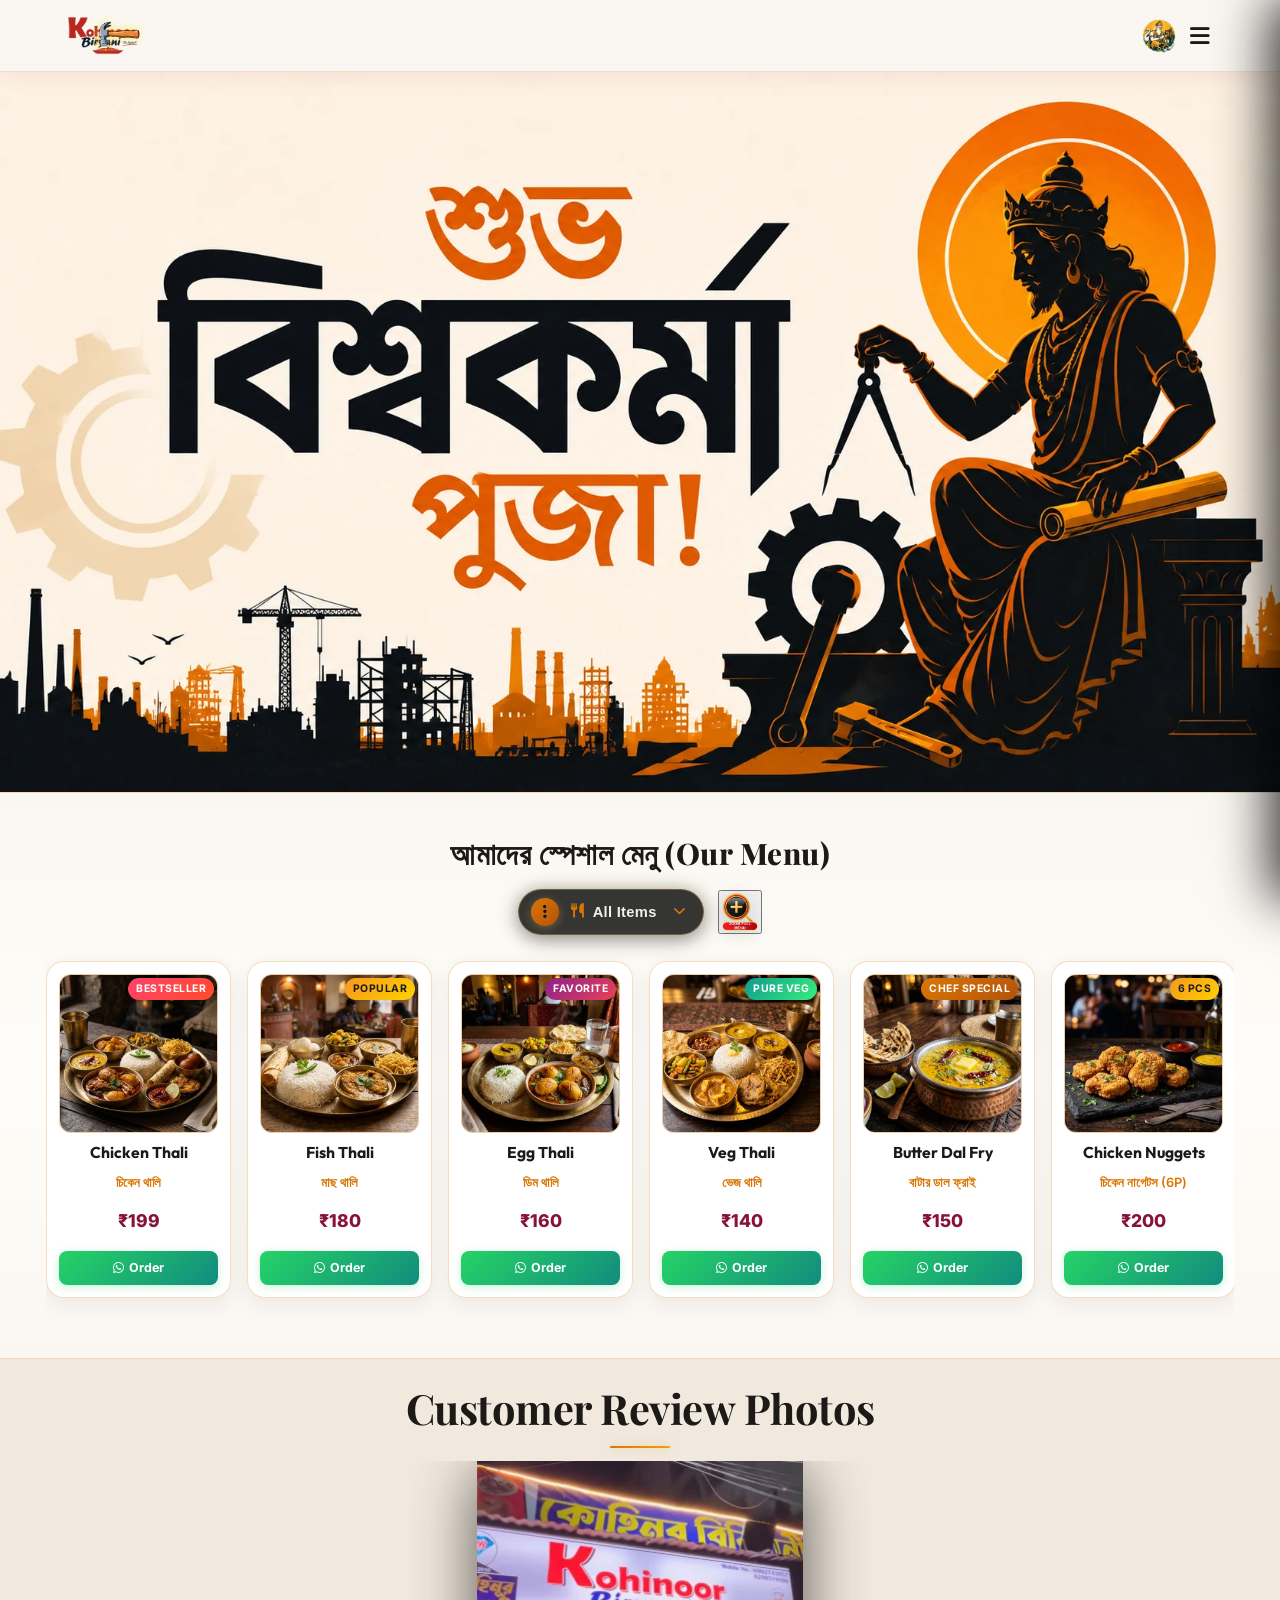
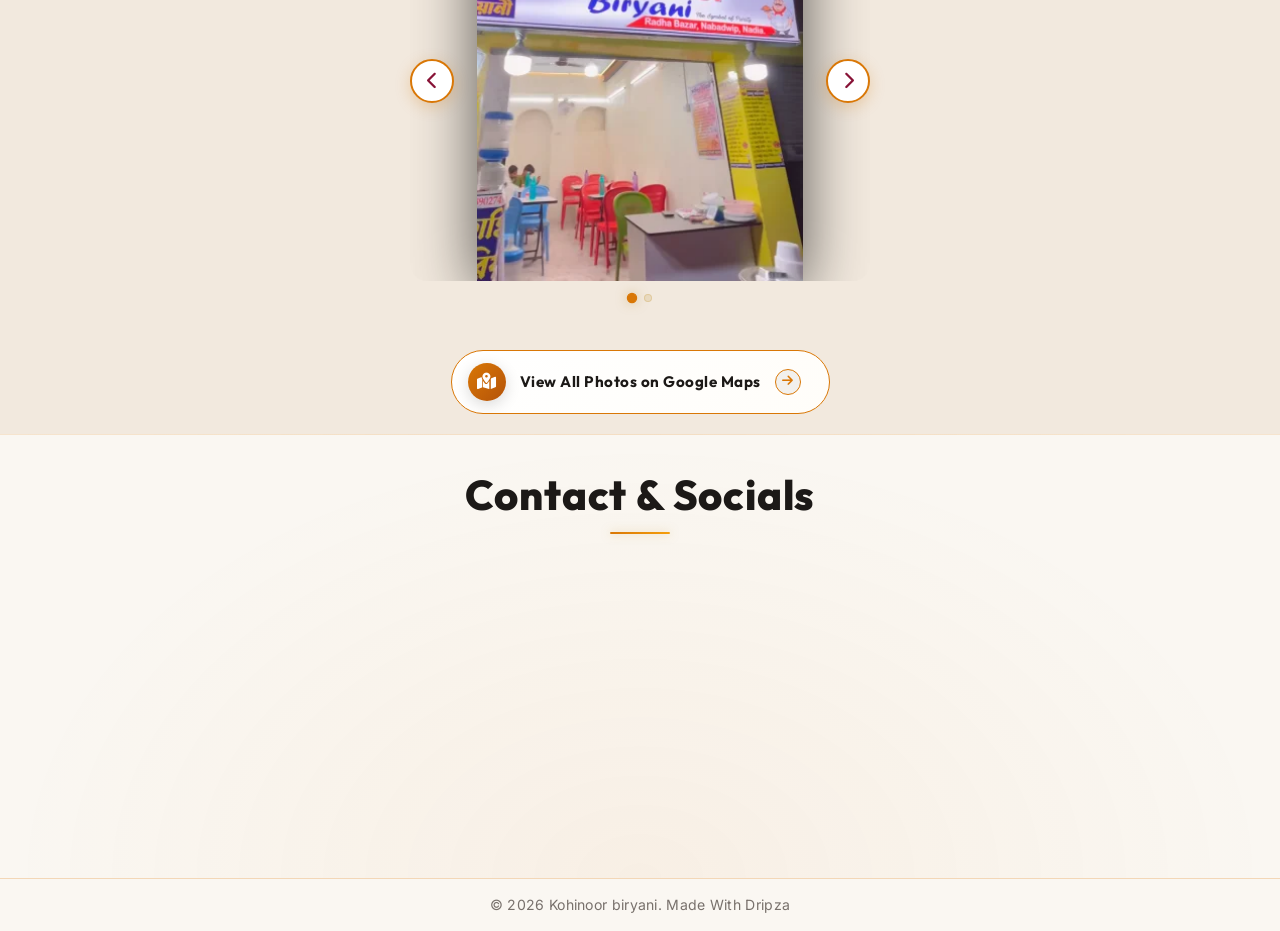
==== index.html @ c62f18c8 "Update Vishwakarma Puja banner, icons and greetings" ====
﻿<!DOCTYPE html>
<html lang="bn">
<head>
    <meta charset="UTF-8">
    <meta name="viewport" content="width=device-width, initial-scale=1.0">
    <title>Kohinoor biryani</title>
    <link rel="icon" type="image/png" href="assets/kohinoor_biryani_logo.webp">
    <link href="https://fonts.googleapis.com/css2?family=Playfair+Display:wght@400;600;700;800&family=Outfit:wght@300;400;600;800&family=Inter:wght@300;400;500;600&display=swap" rel="stylesheet">
    <link rel="stylesheet" href="https://cdnjs.cloudflare.com/ajax/libs/font-awesome/6.4.0/css/all.min.css">
    <link rel="stylesheet" href="styles.css?v=1.3">
</head>
<body class="no-scroll">
    <!-- Preloader Screen -->
    <div id="preloader">
        <div class="preloader-content">
            <h1 class="preloader-title">Welcome to <br><span class="highlight">Kohinoor biryani</span></h1>
            <div class="preloader-loader">
                <div class="loader-bar"></div>
            </div>
        </div>
    </div>
    <!-- Navbar -->
    <nav class="navbar">
        <div class="logo-container">
            <img src="assets/kohinoor_biryani_logo.webp" alt="Kohinoor biryani Logo" class="logo-brand-img">
            <div class="logo-text-wrapper">
                <span class="animated-football-header" title="Ganesh Chaturthi Special">
                    <img src="assets/ganesh_run_icon.webp" alt="Ganesh Run Icon" style="object-fit: contain; filter: drop-shadow(0 0 5px rgba(255, 215, 0, 0.6));">
                </span>
                <span class="logo-text">Kohinoor biryani</span>
            </div>
        </div>
        <span class="rath-yatra-header-text">শুভ বিশ্বকর্মা পূজা!</span>
        <ul class="nav-links">
            <li><a href="#home">Home</a></li>
            <li><a href="#menu">Menu</a></li>
            <li><a href="#reviews">Reviews</a></li>
            <li><a href="#contact">Contact</a></li>
        </ul>
        <div class="navbar-actions">
            <!-- Rakhi Purnima Button for Poster -->
            <button class="fifa-btn" id="open-promo-modal-direct-btn" title="Show Ganesh Chaturthi Special Poster">
                <div class="fifa-container">
                    <div class="fifa-magic-ring"></div>
                    <img src="assets/ganesh_icon.webp" alt="Ganesh Special" class="fifa-svg" style="object-fit: contain;">
                </div>
            </button>
            
            <div class="hamburger">
                <i class="fas fa-bars"></i>
            </div>
        </div>
    </nav>

    <!-- Hero Section -->
    <section id="home" class="hero">
        <div class="hero-bg banner-box">
            <img src="assets/aj_restaurant_banner_1.webp" alt="AJ Restaurant & Cafe Banner" class="active">
            <img src="assets/hero_banner_1.webp" alt="Kohinoor biryani Banner 1">
            <img src="assets/hero_banner_2.webp" alt="Kohinoor biryani Banner 2">
            <div class="overlay"></div>
        </div>
        <!-- Click/Hover Zones for Banner Control -->
        <div class="hero-nav-zone left-zone" title="Previous Image"></div>
        <div class="hero-nav-zone right-zone" title="Next Image"></div>
    </section>

                <!-- Digital Restaurant Menu Section -->
    <section id="menu" class="main-menu-section">
        <div class="menu-header-wrapper">
            <div class="menu-eyebrow-container">
                <span class="menu-eyebrow">আমাদের স্পেশাল মেনু (Our Menu)</span>
            </div>
        </div>

        <!-- Menu Category Filter Tabs -->
                <!-- Menu Category Filter Dropdown (Three-Dot Filter Menu) -->
        <!-- Menu Filter and Zoom Controls Row -->
        <div class="menu-filter-controls-row">
            <div class="menu-filter-dropdown-wrapper" id="main-menu-filter-dropdown-wrapper">
            <button type="button" class="menu-filter-dots-btn" id="main-menu-filter-dots-btn" aria-expanded="false" aria-haspopup="true" title="Filter Menu">
                <span class="three-dots-icon-box">
                    <i class="fas fa-ellipsis-v"></i>
                </span>
                <span class="current-filter-label" id="main-current-filter-label">
                    <i class="fas fa-utensils"></i>
                    <span>All Items</span>
                </span>
                <i class="fas fa-chevron-down filter-dropdown-arrow"></i>
            </button>

            <!-- Dropdown List of Category Filter Options -->
            <div class="menu-filter-dropdown-menu" id="main-menu-filter-dropdown-menu">
                <div class="menu-filter-dropdown-header">
                    <span><i class="fas fa-filter"></i> Filter Category</span>
                </div>
                <div class="menu-filter-dropdown-list">
                    <button type="button" class="menu-tab-btn active" data-category="all">
                        <span class="tab-btn-content">
                            <i class="fas fa-utensils tab-icon"></i>
                            <span class="tab-title">All Items</span>
                        </span>
                        <i class="fas fa-check active-indicator-icon"></i>
                    </button>
                    <button type="button" class="menu-tab-btn" data-category="thali">
                        <span class="tab-btn-content">
                            <i class="fas fa-bowl-rice tab-icon"></i>
                            <span class="tab-title">Bengali Thali</span>
                        </span>
                        <i class="fas fa-check active-indicator-icon"></i>
                    </button>
                    <button type="button" class="menu-tab-btn" data-category="snacks">
                        <span class="tab-btn-content">
                            <i class="fas fa-burger tab-icon"></i>
                            <span class="tab-title">Breakfast & Snacks</span>
                        </span>
                        <i class="fas fa-check active-indicator-icon"></i>
                    </button>
                    <button type="button" class="menu-tab-btn" data-category="beverages">
                        <span class="tab-btn-content">
                            <i class="fas fa-mug-hot tab-icon"></i>
                            <span class="tab-title">Tea & Coffee</span>
                        </span>
                        <i class="fas fa-check active-indicator-icon"></i>
                    </button>
                    <button type="button" class="menu-tab-btn" data-category="extras">
                        <span class="tab-btn-content">
                            <i class="fas fa-plate-wheat tab-icon"></i>
                            <span class="tab-title">Sides & Extras</span>
                        </span>
                        <i class="fas fa-check active-indicator-icon"></i>
                    </button>
                </div>
            </div>
        </div>

            <!-- Zoom Full Menu Button on Right Side of Filter -->
            <button type="button" class="menu-zoom-img-btn" id="open-full-menu-modal-btn" title="Open Complete Menu Card (সম্পূর্ণ মেনু)">
                    <img src="assets/zoom_full_menu_icon.webp" alt="Zoom Full Menu" class="zoom-full-menu-img">
                </button>
        </div>
        

        <!-- Menu Cards Horizontal Side-Scroll Wrapper -->
        <div class="main-menu-scroll-wrapper">
            <div class="main-menu-scroll-track" id="main-restaurant-menu-scroll">
                
                <!-- 1. Chicken Thali -->
                <div class="food-menu-card" data-category="thali">
                    <div class="food-card-badge bestseller">Bestseller</div>
                    <div class="food-card-img-box">
                        <img src="assets/menu_chicken_thali.webp" alt="Chicken Thali" loading="lazy">
                    </div>
                    <div class="food-card-body">
                        <h3 class="food-title">Chicken Thali</h3>
                        <span class="bengali-title">চিকেন থালি</span>
                        <span class="food-price">₹199</span>
                        <a href="https://wa.me/919062862996?text=Hi%20Kohinoor%20biryani,%20I%20want%20to%20order%20Chicken%20Thali%20(₹199)" target="_blank" class="food-order-btn">
                            <i class="fab fa-whatsapp"></i> Order
                        </a>
                    </div>
                </div>

                <!-- 2. Fish Thali -->
                <div class="food-menu-card" data-category="thali">
                    <div class="food-card-badge popular">Popular</div>
                    <div class="food-card-img-box">
                        <img src="assets/menu_fish_thali.webp" alt="Fish Thali" loading="lazy">
                    </div>
                    <div class="food-card-body">
                        <h3 class="food-title">Fish Thali</h3>
                        <span class="bengali-title">মাছ থালি</span>
                        <span class="food-price">₹180</span>
                        <a href="https://wa.me/919062862996?text=Hi%20Kohinoor%20biryani,%20I%20want%20to%20order%20Fish%20Thali%20(₹180)" target="_blank" class="food-order-btn">
                            <i class="fab fa-whatsapp"></i> Order
                        </a>
                    </div>
                </div>

                <!-- 3. Egg Thali -->
                <div class="food-menu-card" data-category="thali">
                    <div class="food-card-badge special">Favorite</div>
                    <div class="food-card-img-box">
                        <img src="assets/menu_egg_thali.webp" alt="Egg Thali" loading="lazy">
                    </div>
                    <div class="food-card-body">
                        <h3 class="food-title">Egg Thali</h3>
                        <span class="bengali-title">ডিম থালি</span>
                        <span class="food-price">₹160</span>
                        <a href="https://wa.me/919062862996?text=Hi%20Kohinoor%20biryani,%20I%20want%20to%20order%20Egg%20Thali%20(₹160)" target="_blank" class="food-order-btn">
                            <i class="fab fa-whatsapp"></i> Order
                        </a>
                    </div>
                </div>

                <!-- 4. Veg Thali -->
                <div class="food-menu-card" data-category="thali">
                    <div class="food-card-badge pure-veg">Pure Veg</div>
                    <div class="food-card-img-box">
                        <img src="assets/menu_veg_thali.webp" alt="Veg Thali" loading="lazy">
                    </div>
                    <div class="food-card-body">
                        <h3 class="food-title">Veg Thali</h3>
                        <span class="bengali-title">ভেজ থালি</span>
                        <span class="food-price">₹140</span>
                        <a href="https://wa.me/919062862996?text=Hi%20Kohinoor%20biryani,%20I%20want%20to%20order%20Veg%20Thali%20(₹140)" target="_blank" class="food-order-btn">
                            <i class="fab fa-whatsapp"></i> Order
                        </a>
                    </div>
                </div>

                <!-- 5. Butter Dal Fry -->
                <div class="food-menu-card" data-category="extras">
                    <div class="food-card-badge chef">Chef Special</div>
                    <div class="food-card-img-box">
                        <img src="assets/menu_butter_dal_fry.webp" alt="Butter Dal Fry" loading="lazy">
                    </div>
                    <div class="food-card-body">
                        <h3 class="food-title">Butter Dal Fry</h3>
                        <span class="bengali-title">বাটার ডাল ফ্রাই</span>
                        <span class="food-price">₹150</span>
                        <a href="https://wa.me/919062862996?text=Hi%20Kohinoor%20biryani,%20I%20want%20to%20order%20Butter%20Dal%20Fry%20(₹150)" target="_blank" class="food-order-btn">
                            <i class="fab fa-whatsapp"></i> Order
                        </a>
                    </div>
                </div>

                <!-- 6. Chicken Nuggets -->
                <div class="food-menu-card" data-category="snacks">
                    <div class="food-card-badge popular">6 Pcs</div>
                    <div class="food-card-img-box">
                        <img src="assets/menu_chicken_nuggets.webp" alt="Chicken Nuggets" loading="lazy">
                    </div>
                    <div class="food-card-body">
                        <h3 class="food-title">Chicken Nuggets</h3>
                        <span class="bengali-title">চিকেন নাগেটস (6P)</span>
                        <span class="food-price">₹200</span>
                        <a href="https://wa.me/919062862996?text=Hi%20Kohinoor%20biryani,%20I%20want%20to%20order%20Chicken%20Nuggets%20(₹200)" target="_blank" class="food-order-btn">
                            <i class="fab fa-whatsapp"></i> Order
                        </a>
                    </div>
                </div>

                <!-- 7. Aloo Tikki -->
                <div class="food-menu-card" data-category="snacks">
                    <div class="food-card-badge pure-veg">Big Size</div>
                    <div class="food-card-img-box">
                        <img src="assets/menu_aloo_tikki.webp" alt="Aloo Tikki Big Size" loading="lazy">
                    </div>
                    <div class="food-card-body">
                        <h3 class="food-title">Aloo Tikki 6P</h3>
                        <span class="bengali-title">আলু টিক্কি (6P)</span>
                        <span class="food-price">₹180</span>
                        <a href="https://wa.me/919062862996?text=Hi%20Kohinoor%20biryani,%20I%20want%20to%20order%20Aloo%20Tikki%20(₹180)" target="_blank" class="food-order-btn">
                            <i class="fab fa-whatsapp"></i> Order
                        </a>
                    </div>
                </div>

                <!-- 8. Egg Maggie -->
                <div class="food-menu-card" data-category="snacks">
                    <div class="food-card-badge popular">Hot</div>
                    <div class="food-card-img-box">
                        <img src="assets/menu_egg_maggie.webp" alt="Egg Maggie" loading="lazy">
                    </div>
                    <div class="food-card-body">
                        <h3 class="food-title">Egg Maggie</h3>
                        <span class="bengali-title">এগ ম্যাগি</span>
                        <span class="food-price">₹80</span>
                        <a href="https://wa.me/919062862996?text=Hi%20Kohinoor%20biryani,%20I%20want%20to%20order%20Egg%20Maggie%20(₹80)" target="_blank" class="food-order-btn">
                            <i class="fab fa-whatsapp"></i> Order
                        </a>
                    </div>
                </div>

                <!-- 9. Veg Maggie -->
                <div class="food-menu-card" data-category="snacks">
                    <div class="food-card-badge pure-veg">Veg</div>
                    <div class="food-card-img-box">
                        <img src="assets/menu_egg_maggie.webp" alt="Veg Maggie" loading="lazy">
                    </div>
                    <div class="food-card-body">
                        <h3 class="food-title">Veg Maggie</h3>
                        <span class="bengali-title">ভেজ ম্যাগি</span>
                        <span class="food-price">₹60</span>
                        <a href="https://wa.me/919062862996?text=Hi%20Kohinoor%20biryani,%20I%20want%20to%20order%20Veg%20Maggie%20(₹60)" target="_blank" class="food-order-btn">
                            <i class="fab fa-whatsapp"></i> Order
                        </a>
                    </div>
                </div>

                <!-- 10. Bread Omelette -->
                <div class="food-menu-card" data-category="snacks">
                    <div class="food-card-badge special">Breakfast</div>
                    <div class="food-card-img-box">
                        <img src="assets/menu6.webp" alt="Bread Omelette Jam Butter" loading="lazy">
                    </div>
                    <div class="food-card-body">
                        <h3 class="food-title">Bread Omelette</h3>
                        <span class="bengali-title">ব্রেড ওমলেট / জ্যাম</span>
                        <span class="food-price">₹60</span>
                        <a href="https://wa.me/919062862996?text=Hi%20Kohinoor%20biryani,%20I%20want%20to%20order%20Bread%20Omelette%20(₹60)" target="_blank" class="food-order-btn">
                            <i class="fab fa-whatsapp"></i> Order
                        </a>
                    </div>
                </div>

                <!-- 11. Chai & Coffee -->
                <div class="food-menu-card" data-category="beverages">
                    <div class="food-card-badge special">Hot</div>
                    <div class="food-card-img-box">
                        <img src="assets/menu_tea_coffee.webp" alt="Coffee" loading="lazy">
                    </div>
                    <div class="food-card-body">
                        <h3 class="food-title">Milk / Black Coffee</h3>
                        <span class="bengali-title">কফি (Min 2 Cup)</span>
                        <span class="food-price">₹50</span>
                        <a href="https://wa.me/919062862996?text=Hi%20Kohinoor%20biryani,%20I%20want%20to%20order%20Coffee" target="_blank" class="food-order-btn">
                            <i class="fab fa-whatsapp"></i> Order
                        </a>
                    </div>
                </div>

                <!-- 12. Milk / Black Tea -->
                <div class="food-menu-card" data-category="beverages">
                    <div class="food-card-badge bestseller">Chai</div>
                    <div class="food-card-img-box">
                        <img src="assets/menu_tea_coffee.webp" alt="Tea" loading="lazy">
                    </div>
                    <div class="food-card-body">
                        <h3 class="food-title">Black / Milk Tea</h3>
                        <span class="bengali-title">চা (Min 2 Cup)</span>
                        <span class="food-price">₹25</span>
                        <a href="https://wa.me/919062862996?text=Hi%20Kohinoor%20biryani,%20I%20want%20to%20order%20Tea" target="_blank" class="food-order-btn">
                            <i class="fab fa-whatsapp"></i> Order
                        </a>
                    </div>
                </div>

                <!-- 13. Green Tea -->
                <div class="food-menu-card" data-category="beverages">
                    <div class="food-card-badge pure-veg">Healthy</div>
                    <div class="food-card-img-box">
                        <img src="assets/menu_tea_coffee.webp" alt="Green Tea" loading="lazy">
                    </div>
                    <div class="food-card-body">
                        <h3 class="food-title">Green Tea</h3>
                        <span class="bengali-title">গ্রিন টি (Min 2 Cup)</span>
                        <span class="food-price">₹40</span>
                        <a href="https://wa.me/919062862996?text=Hi%20Kohinoor%20biryani,%20I%20want%20to%20order%20Green%20Tea" target="_blank" class="food-order-btn">
                            <i class="fab fa-whatsapp"></i> Order
                        </a>
                    </div>
                </div>

                <!-- 14. Extra Chicken 4P -->
                <div class="food-menu-card" data-category="extras">
                    <div class="food-card-badge popular">4 Pcs</div>
                    <div class="food-card-img-box">
                        <img src="assets/menu_chicken_thali.webp" alt="Extra Chicken" loading="lazy">
                    </div>
                    <div class="food-card-body">
                        <h3 class="food-title">Extra Chicken (4P)</h3>
                        <span class="bengali-title">চিকেন কারি (4P)</span>
                        <span class="food-price">₹180</span>
                        <a href="https://wa.me/919062862996?text=Hi%20Kohinoor%20biryani,%20I%20want%20to%20order%20Extra%20Chicken%204P%20(₹180)" target="_blank" class="food-order-btn">
                            <i class="fab fa-whatsapp"></i> Order
                        </a>
                    </div>
                </div>

                <!-- 15. Extra Mutton 1P -->
                <div class="food-menu-card" data-category="extras">
                    <div class="food-card-badge special">Special</div>
                    <div class="food-card-img-box">
                        <img src="assets/menu3.webp" alt="Extra Mutton" loading="lazy">
                    </div>
                    <div class="food-card-body">
                        <h3 class="food-title">Extra Mutton (1P)</h3>
                        <span class="bengali-title">মটন (স্পেশাল অর্ডার)</span>
                        <span class="food-price">₹80</span>
                        <a href="https://wa.me/919062862996?text=Hi%20Kohinoor%20biryani,%20I%20want%20to%20order%20Extra%20Mutton%20(₹80)" target="_blank" class="food-order-btn">
                            <i class="fab fa-whatsapp"></i> Order
                        </a>
                    </div>
                </div>

                <!-- 16. Extra Fish 1P -->
                <div class="food-menu-card" data-category="extras">
                    <div class="food-card-badge popular">1 Pc</div>
                    <div class="food-card-img-box">
                        <img src="assets/menu_fish_thali.webp" alt="Extra Fish" loading="lazy">
                    </div>
                    <div class="food-card-body">
                        <h3 class="food-title">Extra Fish (1P)</h3>
                        <span class="bengali-title">মাছ ১ পিস</span>
                        <span class="food-price">₹80</span>
                        <a href="https://wa.me/919062862996?text=Hi%20Kohinoor%20biryani,%20I%20want%20to%20order%20Extra%20Fish%20(₹80)" target="_blank" class="food-order-btn">
                            <i class="fab fa-whatsapp"></i> Order
                        </a>
                    </div>
                </div>

                <!-- 17. Green Salad -->
                <div class="food-menu-card" data-category="extras">
                    <div class="food-card-badge pure-veg">Fresh</div>
                    <div class="food-card-img-box">
                        <img src="assets/menu_veg_thali.webp" alt="Green Salad" loading="lazy">
                    </div>
                    <div class="food-card-body">
                        <h3 class="food-title">Green Salad</h3>
                        <span class="bengali-title">গ্রিন স্যালাড</span>
                        <span class="food-price">₹100</span>
                        <a href="https://wa.me/919062862996?text=Hi%20Kohinoor%20biryani,%20I%20want%20to%20order%20Green%20Salad%20(₹100)" target="_blank" class="food-order-btn">
                            <i class="fab fa-whatsapp"></i> Order
                        </a>
                    </div>
                </div>

                <!-- 18. Extra Egg (2P) -->
                <div class="food-menu-card" data-category="extras">
                    <div class="food-card-badge special">2 Pcs</div>
                    <div class="food-card-img-box">
                        <img src="assets/menu_egg_thali.webp" alt="Extra Egg 2P" loading="lazy">
                    </div>
                    <div class="food-card-body">
                        <h3 class="food-title">Extra Egg (2P)</h3>
                        <span class="bengali-title">ডিম (২ পিস)</span>
                        <span class="food-price">₹50</span>
                        <a href="https://wa.me/919062862996?text=Hi%20Kohinoor%20biryani,%20I%20want%20to%20order%20Extra%20Egg%202P%20(₹50)" target="_blank" class="food-order-btn">
                            <i class="fab fa-whatsapp"></i> Order
                        </a>
                    </div>
                </div>

                <!-- 19. Extra Rice -->
                <div class="food-menu-card" data-category="extras">
                    <div class="food-card-badge popular">1 Plate</div>
                    <div class="food-card-img-box">
                        <img src="assets/menu_veg_thali.webp" alt="Extra Rice" loading="lazy">
                    </div>
                    <div class="food-card-body">
                        <h3 class="food-title">Extra Rice</h3>
                        <span class="bengali-title">এক্সট্রা ভাত</span>
                        <span class="food-price">₹50</span>
                        <a href="https://wa.me/919062862996?text=Hi%20Kohinoor%20biryani,%20I%20want%20to%20order%20Extra%20Rice%20(₹50)" target="_blank" class="food-order-btn">
                            <i class="fab fa-whatsapp"></i> Order
                        </a>
                    </div>
                </div>

                <!-- 20. Extra Misti / Papad / Roti -->
                <div class="food-menu-card" data-category="extras">
                    <div class="food-card-badge pure-veg">Per Pc</div>
                    <div class="food-card-img-box">
                        <img src="assets/menu2.webp" alt="Extra Misti Papad Roti" loading="lazy">
                    </div>
                    <div class="food-card-body">
                        <h3 class="food-title">Extra Misti / Papad / Roti</h3>
                        <span class="bengali-title">মিষ্টি / পাঁপড় / রুটি</span>
                        <span class="food-price">₹10</span>
                        <a href="https://wa.me/919062862996?text=Hi%20Kohinoor%20biryani,%20I%20want%20to%20order%20Extra%20Misti%20Papad%20Roti%20(₹10)" target="_blank" class="food-order-btn">
                            <i class="fab fa-whatsapp"></i> Order
                        </a>
                    </div>
                </div>

                <!-- 21. Extra Sabji / Dal / Vaji -->
                <div class="food-menu-card" data-category="extras">
                    <div class="food-card-badge pure-veg">Side Bowl</div>
                    <div class="food-card-img-box">
                        <img src="assets/menu_butter_dal_fry.webp" alt="Extra Sabji Dal Vaji" loading="lazy">
                    </div>
                    <div class="food-card-body">
                        <h3 class="food-title">Extra Sabji / Dal / Vaji</h3>
                        <span class="bengali-title">সবজি / ডাল / ভাজি</span>
                        <span class="food-price">₹30</span>
                        <a href="https://wa.me/919062862996?text=Hi%20Kohinoor%20biryani,%20I%20want%20to%20order%20Extra%20Sabji%20Dal%20Vaji%20(₹30)" target="_blank" class="food-order-btn">
                            <i class="fab fa-whatsapp"></i> Order
                        </a>
                    </div>
                </div>

                <!-- 18. Water Bottle -->
                <div class="food-menu-card" data-category="beverages">
                    <div class="food-card-badge pure-veg">Mineral</div>
                    <div class="food-card-img-box">
                        <img src="assets/menu5.webp" alt="Water Bottle" loading="lazy">
                    </div>
                    <div class="food-card-body">
                        <h3 class="food-title">Water Bottle</h3>
                        <span class="bengali-title">জল 1L / 2L</span>
                        <span class="food-price">₹20 / ₹30</span>
                        <a href="https://wa.me/919062862996?text=Hi%20Kohinoor%20biryani,%20I%20want%20to%20order%20Water%20Bottle" target="_blank" class="food-order-btn">
                            <i class="fab fa-whatsapp"></i> Order
                        </a>
                    </div>
                </div>

            </div>
        </div>
    </section>

    <!-- Reviews Section (Photo Gallery) -->
    <section id="reviews" class="reviews-section">
        <h2 class="section-title">Customer Review Photos</h2>
        <div class="reviews-slider-container">
            <div class="reviews-slider">
                <div class="review-slide active">
                    <img src="assets/review_photo_1.webp" alt="Customer Review 1">
                </div>
                <div class="review-slide">
                    <img src="assets/review_photo_2.webp" alt="Customer Review 2">
                </div>
            </div>
            
            <!-- Slider Controls -->
            <button class="slider-btn prev-btn"><i class="fas fa-chevron-left"></i></button>
            <button class="slider-btn next-btn"><i class="fas fa-chevron-right"></i></button>
            
            <!-- Slider Dots -->
            <div class="slider-dots">
                <span class="dot active" data-index="0"></span>
                <span class="dot" data-index="1"></span>
            </div>
        </div>
        <div style="text-align: center; margin-top: 3rem;">
            <div class="reviews-cta-wrapper">
            <a href="https://maps.app.goo.gl/HKkSagJ2FebNQpdWA" target="_blank" class="modern-maps-btn" title="Open Google Maps Gallery">
                <span class="maps-icon-badge"><i class="fas fa-map-marked-alt"></i></span>
                <span class="maps-btn-text">View All Photos on Google Maps</span>
                <span class="maps-arrow-circle"><i class="fas fa-arrow-right"></i></span>
            </a>
        </div>
        </div>
    </section>

    <!-- Contact & Footer -->
    <section id="contact" class="contact-section">
        <h2 class="section-title">Contact & Socials</h2>
        <div class="contact-container glassmorphism">
            <div class="contact-info">
                <h2>Visit Us</h2>
                <div class="info-item">
                    <a href="https://maps.app.goo.gl/YJ3rMeKiw96Qdurn7" target="_blank" style="color: inherit; text-decoration: none; display: flex; align-items: center; gap: 15px;">
                        <i class="fas fa-map-marker-alt"></i>
                        <p>Nabadwip, West Bengal 741302</p>
                    </a>
                </div>
                <div class="info-item">
                    <a href="tel:+919062862996" style="color: inherit; text-decoration: none; display: flex; align-items: center; gap: 15px;">
                        <i class="fas fa-phone-alt"></i>
                        <p>+91 9062862996</p>
                    </a>
                </div>
                <div class="info-item">
                    <i class="fas fa-envelope"></i>
                    <p>kohinoorbiryani@gmail.com</p>
                </div>
            </div>
            <div class="social-links">
                <h2>Follow Us</h2>
                <div class="social-icons">
                    <a href="#" class="social-icon"><i class="fab fa-instagram"></i></a>
                    <a href="#" class="social-icon"><i class="fab fa-facebook-f"></i></a>
                    <a href="#" class="social-icon"><i class="fab fa-youtube"></i></a>
                    <a href="https://wa.me/919062862996" target="_blank" class="social-icon" title="WhatsApp Us"><i class="fab fa-whatsapp"></i></a>
                    <a href="https://maps.app.goo.gl/YJ3rMeKiw96Qdurn7" target="_blank" class="social-icon"><i class="fas fa-map-marker-alt"></i></a>
                </div>
            </div>
        </div>
    </section>

    <footer>
        <p>&copy; 2026 Kohinoor biryani. Made With Dripza</p>
    </footer>



    <!-- Full Menu Interactive Modal -->
    <div class="full-menu-modal" id="full-menu-modal" aria-hidden="true">
        <div class="full-menu-modal-overlay" id="full-menu-modal-overlay"></div>
        <div class="full-menu-modal-container">
            <!-- Modal Sticky Top Header Container (Header + Hero Title + Search + Category Tabs) -->
            <div class="full-menu-modal-top-section">
                <!-- Modal Header -->
                <div class="full-menu-modal-header">
                    <div class="full-menu-modal-header-left">
                        <button class="menu-modal-close-btn" id="close-full-menu-modal-btn" aria-label="Close Full Menu">
                            <i class="fas fa-arrow-left"></i> <span>Back</span>
                        </button>
                        <div class="full-menu-modal-title">
                            Kohinoor biryani
                        </div>
                    </div>
                    <div class="full-menu-modal-header-right">
                        <a href="#modal-order-timings" class="menu-modal-timing-btn" id="modal-timing-btn" title="Order Timings">
                            <i class="fas fa-clock"></i> <span>Timings</span>
                        </a>
                        <a href="tel:919062862996" class="menu-modal-call-btn">
                            <i class="fas fa-phone-alt"></i> <span>919062862996</span>
                        </a>
                        <button class="menu-modal-close-icon-btn" id="close-full-menu-icon-btn" aria-label="Close">
                            <i class="fas fa-times"></i>
                        </button>
                    </div>
                </div>

                <!-- Modal Hero Header -->
                <div class="full-menu-hero">
                    <h1>Complete Menu Card <span class="bengali-heading">আমাদের সম্পূর্ণ ডিজিটাল মেনু</span></h1>
                </div>

                <!-- Search Bar & Category Filter Tabs -->
                <div class="menu-control-bar">
                    <div class="search-box-wrapper">
                        <i class="fas fa-search"></i>
                        <input type="text" id="modal-menu-search-input" placeholder="খাবারের নাম লিখে খুঁজুন (Search dishes...)" autocomplete="off">
                    </div>

                    <div class="menu-category-tabs" id="modal-menu-category-tabs">
                        <button class="menu-tab-btn active" data-category="all">
                            <i class="fas fa-utensils"></i> All Items
                        </button>
                        <button class="menu-tab-btn" data-category="thali">
                            <i class="fas fa-bowl-rice"></i> Bengali Thali
                        </button>
                        <button class="menu-tab-btn" data-category="snacks">
                            <i class="fas fa-burger"></i> Breakfast & Snacks
                        </button>
                        <button class="menu-tab-btn" data-category="beverages">
                            <i class="fas fa-mug-hot"></i> Tea & Coffee
                        </button>
                        <button class="menu-tab-btn" data-category="extras">
                            <i class="fas fa-plate-wheat"></i> Sides & Extras
                        </button>
                    </div>
                </div>
            </div>

            <div class="full-menu-modal-body">
                <!-- Complete Menu Card Grid -->
                <div class="compact-menu-grid-container">
                    <div class="compact-grid" id="modal-full-menu-grid">

                        <!-- 1. Chicken Thali -->
                        <div class="food-menu-card" data-category="thali" data-keywords="chicken thali murgi murgir mangsho rice dal sabji thali">
                            <div class="food-card-badge bestseller">Bestseller</div>
                            <div class="food-card-img-box">
                                <img src="assets/menu_chicken_thali.webp" alt="Chicken Thali" loading="lazy">
                            </div>
                            <div class="food-card-body">
                                <h3 class="food-title">Chicken Thali</h3>
                                <span class="bengali-title">চিকেন থালি</span>
                                <span class="food-price">₹199</span>
                                <a href="https://wa.me/919062862996?text=Hi%20Kohinoor%20biryani,%20I%20want%20to%20order%20Chicken%20Thali%20(₹199)" target="_blank" class="food-order-btn">
                                    <i class="fab fa-whatsapp"></i> Order
                                </a>
                            </div>
                        </div>

                        <!-- 2. Fish Thali -->
                        <div class="food-menu-card" data-category="thali" data-keywords="fish thali macher thali mach jhol rui katla rice dal thali">
                            <div class="food-card-badge popular">Popular</div>
                            <div class="food-card-img-box">
                                <img src="assets/menu_fish_thali.webp" alt="Fish Thali" loading="lazy">
                            </div>
                            <div class="food-card-body">
                                <h3 class="food-title">Fish Thali</h3>
                                <span class="bengali-title">মাছ থালি</span>
                                <span class="food-price">₹180</span>
                                <a href="https://wa.me/919062862996?text=Hi%20Kohinoor%20biryani,%20I%20want%20to%20order%20Fish%20Thali%20(₹180)" target="_blank" class="food-order-btn">
                                    <i class="fab fa-whatsapp"></i> Order
                                </a>
                            </div>
                        </div>

                        <!-- 3. Egg Thali -->
                        <div class="food-menu-card" data-category="thali" data-keywords="egg thali dimer thali dim kosha rice dal thali">
                            <div class="food-card-badge special">Favorite</div>
                            <div class="food-card-img-box">
                                <img src="assets/menu_egg_thali.webp" alt="Egg Thali" loading="lazy">
                            </div>
                            <div class="food-card-body">
                                <h3 class="food-title">Egg Thali</h3>
                                <span class="bengali-title">ডিম থালি</span>
                                <span class="food-price">₹160</span>
                                <a href="https://wa.me/919062862996?text=Hi%20Kohinoor%20biryani,%20I%20want%20to%20order%20Egg%20Thali%20(₹160)" target="_blank" class="food-order-btn">
                                    <i class="fab fa-whatsapp"></i> Order
                                </a>
                            </div>
                        </div>

                        <!-- 4. Veg Thali -->
                        <div class="food-menu-card" data-category="thali" data-keywords="veg thali niramish thali paneer dal sabji rice mishti doi">
                            <div class="food-card-badge pure-veg">Pure Veg</div>
                            <div class="food-card-img-box">
                                <img src="assets/menu_veg_thali.webp" alt="Veg Thali" loading="lazy">
                            </div>
                            <div class="food-card-body">
                                <h3 class="food-title">Veg Thali</h3>
                                <span class="bengali-title">ভেজ থালি</span>
                                <span class="food-price">₹140</span>
                                <a href="https://wa.me/919062862996?text=Hi%20Kohinoor%20biryani,%20I%20want%20to%20order%20Veg%20Thali%20(₹140)" target="_blank" class="food-order-btn">
                                    <i class="fab fa-whatsapp"></i> Order
                                </a>
                            </div>
                        </div>

                        <!-- 5. Butter Dal Fry -->
                        <div class="food-menu-card" data-category="extras" data-keywords="butter dal fry yellow dal tadka veg">
                            <div class="food-card-badge chef">Chef Special</div>
                            <div class="food-card-img-box">
                                <img src="assets/menu_butter_dal_fry.webp" alt="Butter Dal Fry" loading="lazy">
                            </div>
                            <div class="food-card-body">
                                <h3 class="food-title">Butter Dal Fry</h3>
                                <span class="bengali-title">বাটার ডাল ফ্রাই</span>
                                <span class="food-price">₹150</span>
                                <a href="https://wa.me/919062862996?text=Hi%20Kohinoor%20biryani,%20I%20want%20to%20order%20Butter%20Dal%20Fry%20(₹150)" target="_blank" class="food-order-btn">
                                    <i class="fab fa-whatsapp"></i> Order
                                </a>
                            </div>
                        </div>

                        <!-- 6. Chicken Nuggets (6P) -->
                        <div class="food-menu-card" data-category="snacks" data-keywords="chicken nuggets 6p fried snacks non-veg">
                            <div class="food-card-badge popular">6 Pcs</div>
                            <div class="food-card-img-box">
                                <img src="assets/menu_chicken_nuggets.webp" alt="Chicken Nuggets" loading="lazy">
                            </div>
                            <div class="food-card-body">
                                <h3 class="food-title">Chicken Nuggets</h3>
                                <span class="bengali-title">চিকেন নাগেটস (6P)</span>
                                <span class="food-price">₹200</span>
                                <a href="https://wa.me/919062862996?text=Hi%20Kohinoor%20biryani,%20I%20want%20to%20order%20Chicken%20Nuggets%20(₹200)" target="_blank" class="food-order-btn">
                                    <i class="fab fa-whatsapp"></i> Order
                                </a>
                            </div>
                        </div>

                        <!-- 7. Aloo Tikki Big Size (6P) -->
                        <div class="food-menu-card" data-category="snacks" data-keywords="aloo tikki potato cutlet snacks big size veg">
                            <div class="food-card-badge pure-veg">Big Size</div>
                            <div class="food-card-img-box">
                                <img src="assets/menu_aloo_tikki.webp" alt="Aloo Tikki Big Size" loading="lazy">
                            </div>
                            <div class="food-card-body">
                                <h3 class="food-title">Aloo Tikki 6P</h3>
                                <span class="bengali-title">আলু টিক্কি (6P)</span>
                                <span class="food-price">₹180</span>
                                <a href="https://wa.me/919062862996?text=Hi%20Kohinoor%20biryani,%20I%20want%20to%20order%20Aloo%20Tikki%20(₹180)" target="_blank" class="food-order-btn">
                                    <i class="fab fa-whatsapp"></i> Order
                                </a>
                            </div>
                        </div>

                        <!-- 8. Egg Maggie -->
                        <div class="food-menu-card" data-category="snacks" data-keywords="egg maggie noodles masala snacks">
                            <div class="food-card-badge popular">Hot</div>
                            <div class="food-card-img-box">
                                <img src="assets/menu_egg_maggie.webp" alt="Egg Maggie" loading="lazy">
                            </div>
                            <div class="food-card-body">
                                <h3 class="food-title">Egg Maggie</h3>
                                <span class="bengali-title">এগ ম্যাগি</span>
                                <span class="food-price">₹80</span>
                                <a href="https://wa.me/919062862996?text=Hi%20Kohinoor%20biryani,%20I%20want%20to%20order%20Egg%20Maggie%20(₹80)" target="_blank" class="food-order-btn">
                                    <i class="fab fa-whatsapp"></i> Order
                                </a>
                            </div>
                        </div>

                        <!-- 9. Veg Maggie -->
                        <div class="food-menu-card" data-category="snacks" data-keywords="veg maggie masala noodles snacks vegetarian">
                            <div class="food-card-badge pure-veg">Veg</div>
                            <div class="food-card-img-box">
                                <img src="assets/menu_egg_maggie.webp" alt="Veg Maggie" loading="lazy">
                            </div>
                            <div class="food-card-body">
                                <h3 class="food-title">Veg Maggie</h3>
                                <span class="bengali-title">ভেজ ম্যাগি</span>
                                <span class="food-price">₹60</span>
                                <a href="https://wa.me/919062862996?text=Hi%20Kohinoor%20biryani,%20I%20want%20to%20order%20Veg%20Maggie%20(₹60)" target="_blank" class="food-order-btn">
                                    <i class="fab fa-whatsapp"></i> Order
                                </a>
                            </div>
                        </div>

                        <!-- 10. Bread Omelette / Jam / Butter -->
                        <div class="food-menu-card" data-category="snacks" data-keywords="bread omelette jam butter breakfast toast egg">
                            <div class="food-card-badge special">Breakfast</div>
                            <div class="food-card-img-box">
                                <img src="assets/menu6.webp" alt="Bread Omelette Jam Butter" loading="lazy">
                            </div>
                            <div class="food-card-body">
                                <h3 class="food-title">Bread Omelette</h3>
                                <span class="bengali-title">ব্রেড ওমলেট / জ্যাম</span>
                                <span class="food-price">₹60</span>
                                <a href="https://wa.me/919062862996?text=Hi%20Kohinoor%20biryani,%20I%20want%20to%20order%20Bread%20Omelette%20(₹60)" target="_blank" class="food-order-btn">
                                    <i class="fab fa-whatsapp"></i> Order
                                </a>
                            </div>
                        </div>

                        <!-- 11. Milk / Black Coffee -->
                        <div class="food-menu-card" data-category="beverages" data-keywords="coffee milk coffee black coffee hot drink beverages espresso">
                            <div class="food-card-badge special">Hot</div>
                            <div class="food-card-img-box">
                                <img src="assets/menu_tea_coffee.webp" alt="Milk and Black Coffee" loading="lazy">
                            </div>
                            <div class="food-card-body">
                                <h3 class="food-title">Milk / Black Coffee</h3>
                                <span class="bengali-title">কফি (Min 2 Cup)</span>
                                <span class="food-price">₹50</span>
                                <a href="https://wa.me/919062862996?text=Hi%20Kohinoor%20biryani,%20I%20want%20to%20order%20Coffee" target="_blank" class="food-order-btn">
                                    <i class="fab fa-whatsapp"></i> Order
                                </a>
                            </div>
                        </div>

                        <!-- 12. Black / Milk Tea -->
                        <div class="food-menu-card" data-category="beverages" data-keywords="tea chai milk tea black tea masala chai beverage">
                            <div class="food-card-badge bestseller">Chai</div>
                            <div class="food-card-img-box">
                                <img src="assets/menu_tea_coffee.webp" alt="Black and Milk Tea" loading="lazy">
                            </div>
                            <div class="food-card-body">
                                <h3 class="food-title">Black / Milk Tea</h3>
                                <span class="bengali-title">চা (Min 2 Cup)</span>
                                <span class="food-price">₹25</span>
                                <a href="https://wa.me/919062862996?text=Hi%20Kohinoor%20biryani,%20I%20want%20to%20order%20Tea" target="_blank" class="food-order-btn">
                                    <i class="fab fa-whatsapp"></i> Order
                                </a>
                            </div>
                        </div>

                        <!-- 13. Green Tea -->
                        <div class="food-menu-card" data-category="beverages" data-keywords="green tea healthy detox hot beverage">
                            <div class="food-card-badge pure-veg">Healthy</div>
                            <div class="food-card-img-box">
                                <img src="assets/menu_tea_coffee.webp" alt="Green Tea" loading="lazy">
                            </div>
                            <div class="food-card-body">
                                <h3 class="food-title">Green Tea</h3>
                                <span class="bengali-title">গ্রিন টি (Min 2 Cup)</span>
                                <span class="food-price">₹40</span>
                                <a href="https://wa.me/919062862996?text=Hi%20Kohinoor%20biryani,%20I%20want%20to%20order%20Green%20Tea" target="_blank" class="food-order-btn">
                                    <i class="fab fa-whatsapp"></i> Order
                                </a>
                            </div>
                        </div>

                        <!-- 14. Extra Chicken (4P) -->
                        <div class="food-menu-card" data-category="extras" data-keywords="extra chicken 4p murgir mangsho chicken curry side non-veg">
                            <div class="food-card-badge popular">4 Pcs</div>
                            <div class="food-card-img-box">
                                <img src="assets/menu_chicken_thali.webp" alt="Extra Chicken 4P" loading="lazy">
                            </div>
                            <div class="food-card-body">
                                <h3 class="food-title">Extra Chicken (4P)</h3>
                                <span class="bengali-title">চিকেন কারি (4P)</span>
                                <span class="food-price">₹180</span>
                                <a href="https://wa.me/919062862996?text=Hi%20Kohinoor%20biryani,%20I%20want%20to%20order%20Extra%20Chicken%204P%20(₹180)" target="_blank" class="food-order-btn">
                                    <i class="fab fa-whatsapp"></i> Order
                                </a>
                            </div>
                        </div>

                        <!-- 15. Extra Mutton (1P - Special Order) -->
                        <div class="food-menu-card" data-category="extras" data-keywords="extra mutton 1p khasi mangsho mutton kosha special non-veg">
                            <div class="food-card-badge special">Special</div>
                            <div class="food-card-img-box">
                                <img src="assets/menu3.webp" alt="Extra Mutton 1P" loading="lazy">
                            </div>
                            <div class="food-card-body">
                                <h3 class="food-title">Extra Mutton (1P)</h3>
                                <span class="bengali-title">মটন (স্পেশাল অর্ডার)</span>
                                <span class="food-price">₹80</span>
                                <a href="https://wa.me/919062862996?text=Hi%20Kohinoor%20biryani,%20I%20want%20to%20order%20Extra%20Mutton%20(₹80)" target="_blank" class="food-order-btn">
                                    <i class="fab fa-whatsapp"></i> Order
                                </a>
                            </div>
                        </div>

                        <!-- 16. Extra Fish (1P) -->
                        <div class="food-menu-card" data-category="extras" data-keywords="extra fish 1p macher jhol rui katla side non-veg">
                            <div class="food-card-badge popular">1 Pc</div>
                            <div class="food-card-img-box">
                                <img src="assets/menu_fish_thali.webp" alt="Extra Fish 1P" loading="lazy">
                            </div>
                            <div class="food-card-body">
                                <h3 class="food-title">Extra Fish (1P)</h3>
                                <span class="bengali-title">মাছ ১ পিস</span>
                                <span class="food-price">₹80</span>
                                <a href="https://wa.me/919062862996?text=Hi%20Kohinoor%20biryani,%20I%20want%20to%20order%20Extra%20Fish%20(₹80)" target="_blank" class="food-order-btn">
                                    <i class="fab fa-whatsapp"></i> Order
                                </a>
                            </div>
                        </div>

                        <!-- 17. Green Salad -->
                        <div class="food-menu-card" data-category="extras" data-keywords="green salad cucumber tomato onion lemon salad veg">
                            <div class="food-card-badge pure-veg">Fresh</div>
                            <div class="food-card-img-box">
                                <img src="assets/menu_veg_thali.webp" alt="Green Salad" loading="lazy">
                            </div>
                            <div class="food-card-body">
                                <h3 class="food-title">Green Salad</h3>
                                <span class="bengali-title">গ্রিন স্যালাড</span>
                                <span class="food-price">₹100</span>
                                <a href="https://wa.me/919062862996?text=Hi%20Kohinoor%20biryani,%20I%20want%20to%20order%20Green%20Salad%20(₹100)" target="_blank" class="food-order-btn">
                                    <i class="fab fa-whatsapp"></i> Order
                                </a>
                            </div>
                        </div>

                        <!-- 18. Extra Egg (2P) -->
                        <div class="food-menu-card" data-category="extras" data-keywords="extra egg 2p dim egg curry side non-veg">
                            <div class="food-card-badge special">2 Pcs</div>
                            <div class="food-card-img-box">
                                <img src="assets/menu_egg_thali.webp" alt="Extra Egg 2P" loading="lazy">
                            </div>
                            <div class="food-card-body">
                                <h3 class="food-title">Extra Egg (2P)</h3>
                                <span class="bengali-title">ডিম (২ পিস)</span>
                                <span class="food-price">₹50</span>
                                <a href="https://wa.me/919062862996?text=Hi%20Kohinoor%20biryani,%20I%20want%20to%20order%20Extra%20Egg%202P%20(₹50)" target="_blank" class="food-order-btn">
                                    <i class="fab fa-whatsapp"></i> Order
                                </a>
                            </div>
                        </div>

                        <!-- 19. Extra Rice -->
                        <div class="food-menu-card" data-category="extras" data-keywords="extra rice bhat rice portion veg side">
                            <div class="food-card-badge popular">1 Plate</div>
                            <div class="food-card-img-box">
                                <img src="assets/menu_veg_thali.webp" alt="Extra Rice" loading="lazy">
                            </div>
                            <div class="food-card-body">
                                <h3 class="food-title">Extra Rice</h3>
                                <span class="bengali-title">এক্সট্রা ভাত</span>
                                <span class="food-price">₹50</span>
                                <a href="https://wa.me/919062862996?text=Hi%20Kohinoor%20biryani,%20I%20want%20to%20order%20Extra%20Rice%20(₹50)" target="_blank" class="food-order-btn">
                                    <i class="fab fa-whatsapp"></i> Order
                                </a>
                            </div>
                        </div>

                        <!-- 20. Extra Misti / Papad / Roti -->
                        <div class="food-menu-card" data-category="extras" data-keywords="extra misti papad roti sweet flatbread side">
                            <div class="food-card-badge pure-veg">Per Pc</div>
                            <div class="food-card-img-box">
                                <img src="assets/menu2.webp" alt="Extra Misti Papad Roti" loading="lazy">
                            </div>
                            <div class="food-card-body">
                                <h3 class="food-title">Extra Misti / Papad / Roti</h3>
                                <span class="bengali-title">মিষ্টি / পাঁপড় / রুটি</span>
                                <span class="food-price">₹10</span>
                                <a href="https://wa.me/919062862996?text=Hi%20Kohinoor%20biryani,%20I%20want%20to%20order%20Extra%20Misti%20Papad%20Roti%20(₹10)" target="_blank" class="food-order-btn">
                                    <i class="fab fa-whatsapp"></i> Order
                                </a>
                            </div>
                        </div>

                        <!-- 21. Extra Sabji / Dal / Vaji -->
                        <div class="food-menu-card" data-category="extras" data-keywords="extra sabji dal vaji butter dal fry veg side">
                            <div class="food-card-badge pure-veg">Side Bowl</div>
                            <div class="food-card-img-box">
                                <img src="assets/menu_butter_dal_fry.webp" alt="Extra Sabji Dal Vaji" loading="lazy">
                            </div>
                            <div class="food-card-body">
                                <h3 class="food-title">Extra Sabji / Dal / Vaji</h3>
                                <span class="bengali-title">সবজি / ডাল / ভাজি</span>
                                <span class="food-price">₹30</span>
                                <a href="https://wa.me/919062862996?text=Hi%20Kohinoor%20biryani,%20I%20want%20to%20order%20Extra%20Sabji%20Dal%20Vaji%20(₹30)" target="_blank" class="food-order-btn">
                                    <i class="fab fa-whatsapp"></i> Order
                                </a>
                            </div>
                        </div>

                        <!-- 22. Packaged Water Bottle (1L / 2L) -->
                        <div class="food-menu-card" data-category="beverages" data-keywords="water bottle 1l 2l mineral water drink">
                            <div class="food-card-badge pure-veg">Mineral</div>
                            <div class="food-card-img-box">
                                <img src="assets/menu5.webp" alt="Packaged Water Bottle" loading="lazy">
                            </div>
                            <div class="food-card-body">
                                <h3 class="food-title">Water Bottle</h3>
                                <span class="bengali-title">জল 1L / 2L</span>
                                <span class="food-price">₹20 / ₹30</span>
                                <a href="https://wa.me/919062862996?text=Hi%20Kohinoor%20biryani,%20I%20want%20to%20order%20Water%20Bottle" target="_blank" class="food-order-btn">
                                    <i class="fab fa-whatsapp"></i> Order
                                </a>
                            </div>
                        </div>

                    </div>

                    <!-- No Results Fallback -->
                    <div id="modal-no-results-msg" style="display: none; text-align: center; padding: 40px 20px; color: #aaa;">
                        <i class="fas fa-search" style="font-size: 2.5rem; margin-bottom: 12px; display: block; color: var(--accent-gold);"></i>
                        <p>আপনার খোঁজা অনুযায়ী কোনো খাবার পাওয়া যায়নি। অন্য কিছু লিখে খুঁজুন।</p>
                    </div>
                </div>

                <!-- Order Timings Banner -->
                <div id="modal-order-timings" style="max-width: 1200px; margin: 35px auto 40px; padding: 0 15px;">
                    <div class="order-info-banner glassmorphism">
                        <div class="order-timing-card">
                            <div class="timing-icon"><i class="fas fa-clock"></i></div>
                            <div class="timing-details">
                                <h4>⏰ Order Timings (অর্ডার সময়সূচী)</h4>
                                <ul>
                                    <li><strong>☀️ Lunch:</strong> Any Time You're Hungry!</li>
                                    <li><strong>🌙 Dinner:</strong> Order 05:00 PM – 06:30 PM <span class="serve-time">(Serve: 9:30 PM – 10:00 PM)</span></li>
                                    <li><strong>🌅 Breakfast:</strong> Pre-order 09:00 PM – 10:00 PM <span class="serve-time">(Serve Next Morning: 8:30 AM)</span></li>
                                </ul>
                            </div>
                        </div>
                        
                        <div class="order-call-box">
                            <div class="call-badge">Direct Hotline</div>
                            <h3>Call or WhatsApp to Place Order</h3>
                            <a href="tel:919062862996" class="order-phone-link">
                                <i class="fas fa-phone-volume"></i> 919062862996
                            </a>
                            <div class="quick-action-btns">
                                <a href="tel:919062862996" class="direct-call-btn">
                                    <i class="fas fa-phone"></i> Call Now
                                </a>
                                <a href="https://wa.me/919062862996?text=Hello%20Kohinoor%20biryani,%20I%20want%20to%20place%20an%20order!" target="_blank" class="direct-wp-btn">
                                    <i class="fab fa-whatsapp"></i> WhatsApp Order
                                </a>
                            </div>
                        </div>
                    </div>
                </div>
            </div>
        </div>
    </div>

    

    <!-- Message Panel Overlay -->
    <div class="msg-panel-overlay" id="msg-panel-overlay"></div>

    <!-- Slide-out Message Panel -->
    <div class="msg-panel" id="msg-panel">
        <button class="close-msg-panel-btn" id="close-msg-panel-btn">&times;</button>
        <div class="msg-panel-header">
            <h2>Send a Message</h2>
            <p>We'd love to hear from you! Write to us and we'll save it to our sheet.</p>
        </div>
        <form id="msg-panel-form">
            <div class="form-group">
                <label for="msg-name">Your Name</label>
                <input type="text" id="msg-name" required placeholder="Enter your full name">
            </div>
            <div class="form-group">
                <label for="msg-email">Email or Phone</label>
                <input type="text" id="msg-email" required placeholder="Enter email or phone number">
            </div>
            <div class="form-group">
                <label for="msg-content">Message</label>
                <textarea id="msg-content" rows="5" required placeholder="Type your message here..."></textarea>
            </div>
            <button type="submit" class="submit-msg-btn" id="submit-msg-btn">
                <span>Send Message</span> <i class="fas fa-paper-plane"></i>
            </button>
        </form>
        <div class="msg-status-container" id="msg-status-container"></div>
    </div>



    <!-- Promo Poster Modal -->
    <div class="promo-modal" id="promo-modal">
        <div class="promo-modal-overlay"></div>
        <div class="promo-modal-content">
            <button class="promo-modal-close" id="close-promo-modal-btn" aria-label="Close Promo Modal"><i class="fas fa-times"></i></button>
            <img src="assets/promo_poster.webp" alt="Rakhi Purnima Celebration" class="promo-poster-img">
        </div>
    </div>

    <script src="script.js"></script>
</body>
</html>
---- styles.css ----
﻿/* ============================================================
   KOHINOOR BIRYANI — Premium Modern Theme
   ============================================================ */

@import url('https://fonts.googleapis.com/css2?family=Playfair+Display:wght@400;600;700;800&family=Outfit:wght@300;400;600;800&family=Inter:wght@300;400;500;600&display=swap');

/* ---- CSS Variables ---- */
:root {
    --bg-deep:              #FAF7F2; /* Warm Ivory Nawabi Cream (main bg) */
    --bg-dark:              #F2E9DE; /* Soft Warm Cream (section bg alt) */
    --bg-card:              #FFFFFF; /* Pure White Pearl for cards */
    --bg-card2:             #FFFDF9; /* Warm Tinted White for card hovers */
    --bg-cream:             #881337; /* Royal Crimson Accent */
    --accent-gold:          #D97706; /* Nawabi Saffron Amber (primary accent) */
    --accent-amber:         #B45309; /* Deep Nawabi Gold */
    --accent-light:         #F59E0B; /* Bright Warm Saffron */
    --accent-red:           #881337; /* Royal Nawabi Crimson */
    --accent-warm:          #991B1B; /* Deep Royal Wine/Crimson */
    --text-primary:         #1C1917; /* Rich Dark Walnut Charcoal (primary text) */
    --text-secondary:       #44403C; /* Muted Sepia Charcoal (secondary text) */
    --text-muted:           #78716C; /* Warm Muted Slate */
    --text-light-section:   #1C1917; /* Text on light sections */
    --glass-bg:             rgba(255, 255, 255, 0.85); /* Clean Light Glass */
    --glass-border:         rgba(217, 119, 6, 0.25);
    --glass-shadow:         0 8px 30px rgba(136, 19, 55, 0.08);
    --glow-gold:            0 0 20px rgba(217, 119, 6, 0.25);
    --radius-sm:            8px;
    --radius-md:            16px;
    --radius-lg:            24px;
    --transition:           all 0.4s cubic-bezier(0.4, 0, 0.2, 1);
}

/* ---- Reset ---- */
*, *::before, *::after {
    margin: 0;
    padding: 0;
    box-sizing: border-box;
}

html {
    scroll-behavior: smooth;
}

body {
    font-family: 'Inter', sans-serif;
    background-color: var(--bg-deep);
    color: var(--text-primary);
    overflow-x: hidden;
    line-height: 1.6;
}

body.no-scroll {
    overflow-y: hidden !important;
}

h1, h2, h3, h4 {
    font-family: 'Playfair Display', 'Tiro Bangla', serif;
    line-height: 1.2;
}

/* ---- Custom Scrollbar ---- */
::-webkit-scrollbar          { width: 6px; }
::-webkit-scrollbar-track    { background: var(--bg-deep); }
::-webkit-scrollbar-thumb    { background: var(--accent-gold); border-radius: 3px; }
::-webkit-scrollbar-thumb:hover { background: var(--accent-amber); }

/* ============================================================
   NAVBAR
   ============================================================ */
.navbar {
    position: sticky;
    top: 0;
    margin: 0;
    width: 100%;
    padding: 0 5%;
    height: 72px;
    border-radius: 0;
    display: flex;
    justify-content: space-between;
    align-items: center;
    background: rgba(250, 247, 242, 0.94);
    backdrop-filter: blur(20px);
    -webkit-backdrop-filter: blur(20px);
    z-index: 1000;
    border-bottom: 1px solid rgba(217, 119, 6, 0.2);
    box-shadow: 0 4px 25px rgba(136, 19, 55, 0.08);
    transition: var(--transition);
}

.navbar-scrolled {
    height: 62px;
    background: rgba(255, 255, 255, 0.98);
    border-bottom-color: rgba(217, 119, 6, 0.35);
    box-shadow: 0 8px 30px rgba(136, 19, 55, 0.12), var(--glow-gold);
}

.logo-container {
    display: flex;
    align-items: center;
    gap: 2px;
}

.logo-brand-img {
    height: 52px;
    width: auto;
    object-fit: contain;
    transition: var(--transition);
}

.logo-brand-img:hover {
    transform: scale(1.04);
}

.logo-text-wrapper {
    display: flex;
    align-items: center;
    position: relative;
    padding-left: 0px;
}

.animated-football-header {
    position: absolute;
    left: -52px;
    width: 48px;
    height: 48px;
    top: 50%;
    margin-top: -24px;
    display: inline-block;
    z-index: 10;
    animation: footballRollAcross 14s linear infinite;
    will-change: left, transform, opacity;
    pointer-events: none;
}

.animated-football-header svg,
.animated-football-header img {
    width: 100%;
    height: 100%;
}

.logo-text {
    font-size: 1.5rem;
    font-weight: 800;
    letter-spacing: 1px;
    background: linear-gradient(90deg, var(--accent-gold), var(--accent-red));
    -webkit-background-clip: text;
    -webkit-text-fill-color: transparent;
    font-family: 'Outfit', sans-serif;
    display: inline-block;
    white-space: nowrap;
    overflow: hidden;
    clip-path: inset(0 100% 0 0);
    opacity: 0;
    animation: revealTextWipe 14s linear infinite;
    will-change: clip-path, opacity;
}

.nav-links {
    display: flex;
    flex-direction: column;
    position: absolute;
    top: 100%;
    right: 5%;
    width: 210px;
    height: auto;
    background: rgba(255, 255, 255, 0.98);
    backdrop-filter: blur(20px);
    -webkit-backdrop-filter: blur(20px);
    border: 1px solid rgba(217, 119, 6, 0.2);
    border-radius: 0 0 var(--radius-md) var(--radius-md);
    padding: 1.5rem 0;
    gap: 0.25rem;
    box-shadow: 0 15px 40px rgba(136, 19, 55, 0.12);
    opacity: 0;
    transform: translateY(-8px);
    pointer-events: none;
    transition: all 0.3s cubic-bezier(0.165, 0.84, 0.44, 1);
    align-items: center;
    list-style: none;
    z-index: 1000;
}

.nav-links.nav-active {
    opacity: 1;
    transform: translateY(0);
    pointer-events: auto;
}

.nav-links a {
    text-decoration: none;
    color: var(--text-secondary);
    font-weight: 500;
    font-size: 0.95rem;
    letter-spacing: 0.5px;
    text-transform: uppercase;
    padding: 0.65rem 1.4rem;
    border-radius: var(--radius-sm);
    transition: var(--transition);
    position: relative;
    display: block;
    width: 100%;
    text-align: center;
}

.nav-links a::after {
    content: '';
    position: absolute;
    bottom: 2px;
    left: 50%;
    transform: translateX(-50%);
    width: 0;
    height: 1.5px;
    background: var(--accent-gold);
    border-radius: 2px;
    transition: width 0.3s ease;
}

.nav-links a:hover {
    color: var(--accent-light);
}

.nav-links a:hover::after {
    width: 60%;
}

.navbar-actions {
    display: flex;
    align-items: center;
    gap: 0.35rem;
}



.dripza-btn-nav {
    background: transparent !important;
    border: none !important;
    width: 38px;
    height: 38px;
    cursor: pointer;
    display: flex;
    align-items: center;
    justify-content: center;
    padding: 0;
    overflow: visible;
    position: relative;
    box-shadow: none !important;
    transition: transform 0.3s ease;
}

.dripza-btn-nav:hover {
    background: transparent !important;
    box-shadow: none !important;
    transform: translateY(-2px);
}

.dripza-nav-icon {
    width: 100%;
    height: 100%;
    object-fit: contain;
    animation: dripzaBreathing 3.5s infinite ease-in-out;
    transition: filter 0.4s ease, transform 0.8s cubic-bezier(0.34, 1.56, 0.64, 1);
}

.dripza-btn-nav:hover .dripza-nav-icon {
    transform: scale(1.15) rotate(360deg);
    filter: drop-shadow(0 0 10px rgba(201, 162, 75, 0.9));
}

@keyframes dripzaBreathing {
    0%, 100% {
        transform: scale(1);
        filter: drop-shadow(0 0 2px rgba(201, 162, 75, 0.25));
    }
    50% {
        transform: scale(1.06);
        filter: drop-shadow(0 0 7px rgba(201, 162, 75, 0.65));
    }
}

.hamburger {
    display: block;
    cursor: pointer;
    font-size: 1.4rem;
    color: var(--text-primary);
    padding: 0.4rem;
    border-radius: var(--radius-sm);
    transition: var(--transition);
}

.hamburger:hover {
    color: var(--accent-gold);
    background: rgba(217, 119, 6, 0.08);
}

/* ============================================================
   HERO / BANNER SECTION
   ============================================================ */
.hero {
    position: relative;
    width: 100%;
    aspect-ratio: 16 / 9;
    height: 56.25vw;
    min-height: 400px;
    display: flex;
    align-items: center;
    justify-content: center;
    text-align: center;
    overflow: hidden;
    margin-top: 0;
}

.hero-bg {
    position: absolute;
    inset: 0;
    z-index: 0;
    overflow: hidden;
    background: var(--bg-deep);
}

.hero-bg::before {
    content: '';
    position: absolute;
    top: -30px;
    left: -30px;
    right: -30px;
    bottom: -30px;
    background-image: var(--bg-image);
    background-size: cover;
    background-position: center;
    filter: blur(28px) brightness(0.9) saturate(1.1);
    transition: background-image 1.2s ease-in-out;
    z-index: 0;
}

.hero-bg img {
    position: absolute;
    inset: 0;
    width: 100%;
    height: 100%;
    object-fit: cover;
    display: block;
    opacity: 0;
    transition: opacity 1.5s ease-in-out;
    z-index: 1;
}

.hero-bg img.active {
    opacity: 1;
    z-index: 2;
}

.hero-bg img.prev {
    opacity: 0;
    z-index: 1;
}

.hero-nav-zone {
    position: absolute;
    top: 0;
    bottom: 0;
    width: 15%;
    z-index: 5;
    cursor: pointer;
    background: transparent;
    transition: background 0.3s ease;
}

.hero-nav-zone.left-zone {
    left: 0;
}

.hero-nav-zone.right-zone {
    right: 0;
}

.hero-nav-zone:hover {
    background: rgba(255, 255, 255, 0.03);
}

.overlay {
    position: absolute;
    inset: 0;
    background: transparent;
    z-index: 3;
    pointer-events: none;
}

.hero-content {
    max-width: 800px;
    padding: 0 24px;
    z-index: 4;
    transform: translateY(30px);
    opacity: 0;
    animation: fadeUp 1.2s cubic-bezier(0.165, 0.84, 0.44, 1) forwards 0.4s;
}

.hero-content h1 {
    font-size: 3.6rem;
    font-weight: 800;
    margin-bottom: 1.2rem;
    color: var(--text-primary);
    text-shadow: 0 4px 15px rgba(0, 0, 0, 0.15);
    letter-spacing: -1px;
}

.hero-content p {
    font-size: 1.15rem;
    color: var(--text-secondary);
    margin-bottom: 2.8rem;
    line-height: 1.7;
    text-shadow: 0 2px 8px rgba(0, 0, 0, 0.1);
}

/* ============================================================
   SECTION SHARED
   ============================================================ */
section {
    padding: 15px 6%;
}

.section-title {
    font-family: 'Playfair Display', 'Tiro Bangla', serif;
    font-size: 2.6rem;
    font-weight: 700;
    text-align: center;
    margin-bottom: 1.2rem;
    color: var(--text-primary);
    position: relative;
    display: inline-block;
    width: 100%;
    letter-spacing: -0.5px;
}

.section-title::after {
    content: '';
    display: block;
    width: 60px;
    height: 2px;
    background: linear-gradient(90deg, var(--accent-gold), var(--accent-light));
    margin: 0.8rem auto 0;
    border-radius: 2px;
    box-shadow: 0 0 10px rgba(201, 162, 75, 0.5);
}

/* ============================================================
   VIBE SECTION
   ============================================================ */
.vibe-section {
    background: radial-gradient(ellipse at center top, rgba(201, 162, 75,0.05) 0%, transparent 65%);
    border-top: 1px solid rgba(201, 162, 75, 0.08);
    border-bottom: 1px solid rgba(201, 162, 75, 0.08);
    padding-top: 15px;
    padding-bottom: 15px;
}

.vibe-container {
    display: flex;
    align-items: center;
    justify-content: center;
    flex-wrap: wrap;
    gap: 1.2rem;
    padding: 0;
    max-width: 1100px;
    margin: 0 auto;
}

.vibe-text {
    max-width: 520px;
}

.vibe-text h3 {
    font-family: 'Playfair Display', 'Tiro Bangla', serif;
    font-size: 2rem;
    margin-bottom: 1.2rem;
    font-weight: 700;
    color: var(--text-primary);
    position: relative;
    padding-left: 1.2rem;
}

.vibe-text h3::before {
    content: '';
    position: absolute;
    left: 0;
    top: 10%;
    height: 80%;
    width: 3px;
    background: linear-gradient(to bottom, var(--accent-gold), var(--accent-amber));
    border-radius: 3px;
}

.vibe-text p {
    color: var(--text-secondary);
    line-height: 1.9;
    font-size: 1.05rem;
    font-weight: 400;
}

/* ============================================================
   INTERACTIVE RAKHI PURNIMA SPECIAL ALTAR
   ============================================================ */
.rath-feast-container {
    position: relative;
    width: 190px;
    height: 190px;
    background: radial-gradient(circle at center, #260A13 0%, #120408 100%);
    border-radius: var(--radius-md);
    border: 2px solid rgba(255, 193, 7, 0.55);
    box-shadow: 0 8px 24px rgba(0, 0, 0, 0.85), 
                inset 0 0 25px rgba(233, 30, 99, 0.25),
                0 0 14px rgba(255, 193, 7, 0.35);
    overflow: hidden;
    cursor: pointer;
    perspective: 500px;
    flex-shrink: 0;
    margin: 20px;
    transition: border-color 0.4s ease, box-shadow 0.4s ease;
}

.rath-feast-container:hover {
    border-color: #FFD54F;
    box-shadow: 0 8px 24px rgba(0, 0, 0, 0.95), 
                inset 0 0 25px rgba(255, 215, 0, 0.3),
                0 0 22px rgba(233, 30, 99, 0.5);
}

.temple-arch {
    position: absolute;
    top: 5px;
    left: 5px;
    right: 5px;
    bottom: 5px;
    border: 1px dashed rgba(255, 215, 0, 0.4);
    border-radius: var(--radius-md);
    pointer-events: none;
    z-index: 1;
}

.rath-altar-chariot {
    position: absolute;
    top: 15px;
    left: 50%;
    transform: translateX(-50%);
    width: 72px;
    height: 72px;
    z-index: 3;
    filter: drop-shadow(0 2px 6px rgba(0,0,0,0.7));
    transition: transform 0.4s cubic-bezier(0.175, 0.885, 0.32, 1.275), filter 0.4s ease;
    animation: trophyFloat 3.5s infinite ease-in-out;
}

.rath-altar-chariot svg {
    width: 100%;
    height: 100%;
}

.rath-feast-container.activated .rath-altar-chariot {
    filter: drop-shadow(0 0 10px #FFD700) drop-shadow(0 0 18px #E91E63);
    animation: trophyVibrate 0.12s infinite linear;
}

@keyframes trophyFloat {
    0%, 100% { transform: translateX(-50%) translateY(0); }
    50% { transform: translateX(-50%) translateY(-3px); }
}

@keyframes trophyVibrate {
    0%, 100% { transform: translateX(-50%) translate(0, 0) scale(1.04); }
    25% { transform: translateX(-50%) translate(-0.6px, 0.6px) scale(1.04); }
    50% { transform: translateX(-50%) translate(0.6px, -0.6px) scale(1.04); }
    75% { transform: translateX(-50%) translate(-0.6px, -0.6px) scale(1.04); }
}

.temple-bell {
    position: absolute;
    bottom: 12px;
    left: 50%;
    width: 58px;
    height: 58px;
    transform: translateX(-50%);
    z-index: 5;
    cursor: pointer;
    filter: drop-shadow(0 3px 6px rgba(0,0,0,0.7));
    transition: transform 0.6s cubic-bezier(0.19, 1, 0.22, 1), opacity 0.5s ease;
}

.temple-bell:hover {
    transform: translateX(-50%) scale(1.1);
}

.temple-bell svg {
    width: 100%;
    height: 100%;
}

.rath-feast-container.activated .temple-bell {
    transform: translateX(-50%) translateY(-55px) rotate(-22deg) scale(0.9);
    opacity: 0;
    pointer-events: none;
}

.rath-fusion-burger {
    position: absolute;
    bottom: 10px;
    left: 50%;
    width: 68px;
    height: 68px;
    transform: translate(-50%, 15px) scale(0.6);
    opacity: 0;
    z-index: 2;
    pointer-events: none;
    transition: all 0.6s cubic-bezier(0.175, 0.885, 0.32, 1.275);
    filter: drop-shadow(0 0 4px rgba(0, 0, 0, 0.4));
}

.rath-fusion-burger svg {
    width: 100%;
    height: 100%;
}

.rath-feast-container.activated .rath-fusion-burger {
    opacity: 1;
    transform: translate(-50%, 0) scale(1.2);
    filter: drop-shadow(0 0 10px #FFD700) drop-shadow(0 0 18px #E91E63);
}

.rath-celebration {
    position: absolute;
    top: 36%;
    left: 50%;
    transform: translate(-50%, -50%) scale(0.7);
    font-family: 'Outfit', sans-serif;
    font-size: 0.82rem;
    font-weight: 900;
    color: #ffffff;
    letter-spacing: 1px;
    text-shadow: 0 0 10px #FFD700, 
                 0 0 18px #E91E63, 
                 0 0 26px #880E4F;
    opacity: 0;
    pointer-events: none;
    z-index: 6;
    transition: all 0.4s cubic-bezier(0.175, 0.885, 0.32, 1.275);
    white-space: nowrap;
}

.rath-feast-container.activated .rath-celebration {
    opacity: 1;
    transform: translate(-50%, -50%) scale(1);
    animation: pulseGoal 0.4s ease-in-out infinite alternate;
}

.feast-item {
    position: absolute;
    font-size: 11px;
    opacity: 0;
    z-index: 4;
    pointer-events: none;
}

.feast-item.p1 { left: 45%; top: 35px; }
.feast-item.p2 { left: 35%; top: 40px; }
.feast-item.p3 { left: 55%; top: 40px; }
.feast-item.p4 { left: 40%; top: 30px; }
.feast-item.p5 { left: 50%; top: 30px; }
.feast-item.p6 { left: 48%; top: 25px; }

.rath-feast-container.activated .feast-item {
    animation: rainConfetti 1.5s cubic-bezier(0.1, 0.8, 0.3, 1) forwards;
}

@keyframes rainConfetti {
    0% {
        transform: translate(0, 0) rotate(0deg) scale(0.5);
        opacity: 1;
    }
    100% {
        opacity: 0;
    }
}

.rath-feast-container.activated .feast-item.p1 { transform: translate(-50px, 85px) rotate(360deg) scale(1.3); }
.rath-feast-container.activated .feast-item.p2 { transform: translate(-70px, 65px) rotate(180deg) scale(1.1); }
.rath-feast-container.activated .feast-item.p3 { transform: translate(60px, 80px) rotate(-360deg) scale(1.4); }
.rath-feast-container.activated .feast-item.p4 { transform: translate(-30px, 95px) rotate(-180deg) scale(1.2); }
.rath-feast-container.activated .feast-item.p5 { transform: translate(40px, 90px) rotate(540deg) scale(1.5); }
.rath-feast-container.activated .feast-item.p6 { transform: translate(5px, 100px) rotate(-540deg) scale(1.3); }

/* ============================================================
   REVIEWS GALLERY SLIDER
   ============================================================ */
.reviews-section {
    background: var(--bg-dark);
}

.reviews-slider-container {
    position: relative;
    max-width: 500px;
    margin: 0 auto;
    padding: 0 10px;
}

.reviews-slider {
    position: relative;
    height: 500px;
    width: 100%;
    border-radius: var(--radius-md);
    overflow: hidden;
}

.gallery-item {
    transition: transform 0.3s ease;
    padding: 15px;
    border-radius: var(--radius-md);
}

.reviews-slider .review-slide {
    position: absolute;
    inset: 0;
    width: 100%;
    height: 100%;
    opacity: 0;
    z-index: 1;
    transition: opacity 1s ease-in-out;
    pointer-events: none;
    padding: 0;
}

.reviews-slider .review-slide.active {
    opacity: 1;
    z-index: 2;
    pointer-events: auto;
}

.reviews-slider .review-slide img {
    width: 100%;
    height: 100%;
    object-fit: contain;
    border: none;
    background: none;
    filter: drop-shadow(0 12px 32px rgba(0, 0, 0, 0.65));
}

/* ---- Slider Buttons ---- */
.slider-btn {
    position: absolute;
    top: 50%;
    transform: translateY(-50%);
    background: #FFFFFF;
    border: 2px solid var(--accent-gold);
    color: var(--accent-red);
    width: 44px;
    height: 44px;
    border-radius: 50%;
    display: flex;
    align-items: center;
    justify-content: center;
    cursor: pointer;
    z-index: 10;
    box-shadow: 0 4px 15px rgba(217, 119, 6, 0.25);
    transition: var(--transition);
    font-size: 1.1rem;
}

.slider-btn i {
    color: var(--accent-red);
    transition: var(--transition);
}

.slider-btn:hover {
    background: var(--accent-gold);
    border-color: var(--accent-gold);
    color: #FFFFFF;
    box-shadow: 0 6px 20px rgba(217, 119, 6, 0.45);
    transform: translateY(-50%) scale(1.12);
}

.slider-btn:hover i {
    color: #FFFFFF;
}

.prev-btn { left: 10px; }
.next-btn { right: 10px; }

/* ---- Slider Dots ---- */
.slider-dots {
    display: flex;
    justify-content: center;
    gap: 8px;
    margin-top: 2rem;
}

.dot {
    width: 8px;
    height: 8px;
    border-radius: 50%;
    background: rgba(201, 162, 75, 0.2);
    border: 1px solid rgba(201, 162, 75, 0.3);
    cursor: pointer;
    transition: var(--transition);
}

.dot.active,
.dot:hover {
    background: var(--accent-gold);
    border-color: var(--accent-gold);
    box-shadow: 0 0 8px rgba(201, 162, 75, 0.5);
    transform: scale(1.3);
}

/* ---- CTA Button ---- */
.cta-button {
    display: inline-flex;
    align-items: center;
    gap: 0.7rem;
    padding: 14px 34px;
    background: transparent;
    color: var(--accent-light);
    border: 1.5px solid var(--accent-gold);
    border-radius: 4px;
    font-weight: 500;
    font-size: 0.95rem;
    letter-spacing: 0.8px;
    text-transform: uppercase;
    text-decoration: none;
    transition: var(--transition);
    box-shadow: 0 0 0 rgba(201, 162, 75, 0);
    position: relative;
    overflow: hidden;
}

.cta-button::before {
    content: '';
    position: absolute;
    inset: 0;
    background: linear-gradient(135deg, var(--accent-gold), var(--accent-amber));
    opacity: 0;
    transition: opacity 0.35s ease;
    z-index: -1;
}

.cta-button:hover {
    color: #fff;
    border-color: var(--accent-amber);
    box-shadow: 0 4px 25px rgba(201, 162, 75, 0.45);
    transform: translateY(-2px);
}

.cta-button:hover::before {
    opacity: 1;
}

/* ============================================================
   GLASSMORPHISM CARD
   ============================================================ */
.glassmorphism {
    background: rgba(255, 255, 255, 0.95);
    backdrop-filter: blur(16px);
    -webkit-backdrop-filter: blur(16px);
    border: 1.5px solid rgba(217, 119, 6, 0.25);
    border-radius: var(--radius-lg);
    padding: 28px 36px;
    box-shadow: 0 10px 40px rgba(136, 19, 55, 0.08), 0 2px 10px rgba(217, 119, 6, 0.05);
}

#contact {
    background: radial-gradient(ellipse at bottom, rgba(217, 119, 6, 0.06) 0%, transparent 70%);
    border-top: 1px solid rgba(217, 119, 6, 0.15);
    padding-top: 35px;
    padding-bottom: 35px;
}
#contact .section-title,
.contact-section .section-title {
    font-family: 'Outfit', sans-serif;
    font-weight: 800;
    letter-spacing: 0.8px;
}


.contact-container {
    display: flex;
    justify-content: space-around;
    flex-wrap: wrap;
    gap: 1.5rem;
    max-width: 800px;
    margin: 0 auto;
}

.contact-info, .social-links {
    flex: 1;
    min-width: 270px;
}

.contact-info h2, .social-links h2 {
    font-family: 'Playfair Display', 'Tiro Bangla', serif;
    font-size: 1.7rem;
    margin-bottom: 1.2rem;
    font-weight: 700;
    color: var(--accent-red);
    letter-spacing: -0.3px;
    padding-bottom: 0.5rem;
    border-bottom: 2px solid rgba(217, 119, 6, 0.25);
}

.info-item {
    display: flex;
    align-items: flex-start;
    gap: 14px;
    margin-bottom: 0.8rem;
    color: var(--text-primary);
    font-size: 1rem;
    font-weight: 500;
    transition: var(--transition);
    padding: 8px 12px;
    border-radius: var(--radius-sm);
    border: 1px solid transparent;
}

.info-item:hover {
    transform: translateX(4px);
    color: var(--accent-red);
    background: rgba(217, 119, 6, 0.08);
    border-color: rgba(217, 119, 6, 0.2);
}

.info-item i {
    color: var(--accent-gold);
    font-size: 1.25rem;
    width: 24px;
    margin-top: 3px;
    flex-shrink: 0;
    transition: transform 0.3s ease;
}

.info-item:hover i {
    transform: scale(1.2);
    color: var(--accent-red);
}

/* ---- Social Icons ---- */
.social-icons {
    display: flex;
    gap: 12px;
    flex-wrap: wrap;
    margin-top: 0.5rem;
}

.social-icon {
    display: flex;
    align-items: center;
    justify-content: center;
    width: 50px;
    height: 50px;
    border-radius: 12px;
    background: #FFFFFF;
    color: var(--accent-red);
    font-size: 1.3rem;
    text-decoration: none;
    transition: var(--transition);
    border: 1.5px solid rgba(217, 119, 6, 0.25);
    box-shadow: 0 4px 12px rgba(136, 19, 55, 0.06);
}

.social-icon:hover {
    background: linear-gradient(135deg, var(--accent-gold), var(--accent-amber));
    border-color: var(--accent-gold);
    color: #FFFFFF;
    transform: translateY(-5px) scale(1.06);
    box-shadow: 0 8px 24px rgba(217, 119, 6, 0.35);
}

/* ============================================================
   FOOTER
   ============================================================ */
footer {
    text-align: center;
    padding: 15px 5%;
    background: var(--bg-deep);
    color: var(--text-muted);
    border-top: 1px solid var(--glass-border);
    font-size: 0.88rem;
    letter-spacing: 0.3px;
}

footer p {
    margin: 0;
}

/* ============================================================
   ANIMATIONS
   ============================================================ */
@keyframes footballRollAcross {
    0% {
        left: -52px;
        transform: scaleX(1);
        opacity: 0;
    }
    1.5% {
        opacity: 1;
    }
    14.3% {
        left: calc(100% - 52px);
        transform: scaleX(1);
        opacity: 1;
    }
    21.4% {
        left: calc(100vw - 10% - 220px);
        transform: scaleX(1);
        opacity: 0;
    }
    50% {
        left: calc(100vw - 10% - 220px);
        transform: scaleX(1);
        opacity: 0;
    }
    51.5% {
        left: calc(100vw - 10% - 220px);
        transform: scaleX(-1);
        opacity: 1;
    }
    57.1% {
        left: calc(100% - 52px);
        transform: scaleX(-1);
        opacity: 1;
    }
    71.4% {
        left: -52px;
        transform: scaleX(-1);
        opacity: 1;
    }
    78.6% {
        left: -140px;
        transform: scaleX(-1);
        opacity: 0;
    }
    100% {
        left: -52px;
        transform: scaleX(1);
        opacity: 0;
    }
}

@keyframes footballRollAcrossMobile {
    0% {
        left: -38px;
        transform: scaleX(1);
        opacity: 0;
    }
    1.5% {
        opacity: 1;
    }
    14.3% {
        left: calc(100% - 38px);
        transform: scaleX(1);
        opacity: 1;
    }
    21.4% {
        left: calc(100vw - 10% - 160px);
        transform: scaleX(1);
        opacity: 0;
    }
    50% {
        left: calc(100vw - 10% - 160px);
        transform: scaleX(1);
        opacity: 0;
    }
    51.5% {
        left: calc(100vw - 10% - 160px);
        transform: scaleX(-1);
        opacity: 1;
    }
    57.1% {
        left: calc(100% - 38px);
        transform: scaleX(-1);
        opacity: 1;
    }
    71.4% {
        left: -38px;
        transform: scaleX(-1);
        opacity: 1;
    }
    78.6% {
        left: -100px;
        transform: scaleX(-1);
        opacity: 0;
    }
    100% {
        left: -38px;
        transform: scaleX(1);
        opacity: 0;
    }
}

@keyframes revealTextWipe {
    0%, 3.3% {
        clip-path: inset(0 100% 0 0);
        opacity: 0;
    }
    3.4% {
        opacity: 1;
    }
    18%, 55% {
        clip-path: inset(0 0% 0 0);
        opacity: 1;
    }
    57.1% {
        clip-path: inset(0 22% 0 0);
        opacity: 1;
    }
    64.3%, 100% {
        clip-path: inset(0 100% 0 0);
        opacity: 0;
    }
}

.rath-yatra-header-text {
    position: absolute;
    left: 50%;
    top: 50%;
    transform: translate(-50%, -50%);
    font-family: 'Playfair Display', 'Tiro Bangla', serif;
    font-size: 1.35rem;
    font-weight: 800;
    letter-spacing: 0.5px;
    color: #8B1A1A;
    white-space: nowrap;
    opacity: 0;
    pointer-events: none;
    animation: revealRathText 14s linear infinite;
    z-index: 5;
}

@keyframes revealRathText {
    0%, 3.3% {
        opacity: 1;
        transform: translate(-50%, -50%) translateY(0);
    }
    18% {
        opacity: 0;
        transform: translate(-50%, -50%) translateY(-10px);
    }
    55% {
        opacity: 0;
        transform: translate(-50%, -50%) translateY(10px);
    }
    64.3%, 100% {
        opacity: 1;
        transform: translate(-50%, -50%) translateY(0);
    }
}

@keyframes fadeUp {
    from { opacity: 0; transform: translateY(30px); }
    to   { opacity: 1; transform: translateY(0); }
}

@keyframes steamUp {
    0%   { transform: translateY(0) scaleX(1); opacity: 0; }
    40%  { opacity: 0.85; }
    100% { transform: translateY(-55px) scaleX(2.5); opacity: 0; }
}

@keyframes shimmer {
    0%   { background-position: -200% 0; }
    100% { background-position: 200% 0; }
}

/* ============================================================
   RESPONSIVE — MOBILE
   ============================================================ */
@media (max-width: 768px) {
    .hero {
        aspect-ratio: 16 / 9;
        height: auto;
        min-height: auto;
        max-height: none;
        margin-top: 0;
    }

    .navbar {
        top: 0;
        margin: 0;
        width: 100%;
        padding: 0 5%;
        height: 60px;
        border-radius: 0;
    }

    .navbar-scrolled {
        top: 0;
        height: 54px;
    }

        /* Nav links and hamburger are inherited from global desktop view styles */

    .logo-brand-img { height: 44px; width: auto; }
    .logo-text-wrapper { padding-left: 0px; }
    .logo-text { font-size: 0.95rem; }
    .animated-football-header {
        width: 35px;
        height: 35px;
        top: 50%;
        margin-top: -17.5px;
        left: -38px;
        animation-name: footballRollAcrossMobile;
    }
        .rath-yatra-header-text {
        font-size: 0.95rem;
    }


    section { padding: 22px 5%; }

    .section-title {
        font-size: 1.55rem;
        margin-bottom: 0.8rem;
    }
    .cta-button {
        padding: 10px 22px;
        font-size: 0.82rem;
        letter-spacing: 0.5px;
    }

    .vibe-container {
        flex-direction: row;
        align-items: center;
        text-align: left;
        gap: 1rem;
        flex-wrap: nowrap;
    }

    .hot-bowl-container {
        transform: scale(0.65);
        transform-origin: bottom center;
        margin: 0;
        flex-shrink: 0;
    }

    .vibe-text {
        flex: 1;
        min-width: 0;
    }

    .vibe-text h3::before { display: none; }
    .vibe-text h3 {
        padding-left: 0;
        font-size: 1.25rem;
        margin-bottom: 0.5rem;
    }

    .vibe-text p {
        font-size: 0.85rem;
        line-height: 1.5;
    }

    .contact-container { flex-direction: column; gap: 1.5rem; }

    .glassmorphism { padding: 20px 16px; }

    /* Mobile review slider */
    .reviews-slider-container { max-width: 95%; }
    .reviews-slider { height: 380px; }

    .prev-btn {
        left: 5px;
        background: #FFFFFF;
        border: 2px solid var(--accent-gold);
        color: var(--accent-red);
        width: 40px;
        height: 40px;
        box-shadow: 0 4px 12px rgba(217, 119, 6, 0.25);
    }
    .next-btn {
        right: 5px;
        background: #FFFFFF;
        border: 2px solid var(--accent-gold);
        color: var(--accent-red);
        width: 40px;
        height: 40px;
        box-shadow: 0 4px 12px rgba(217, 119, 6, 0.25);
    }
}

/* ============================================================
   PRELOADER
   ============================================================ */
#preloader {
    position: fixed;
    inset: 0;
    width: 100vw;
    height: 100vh;
    background: var(--bg-deep);
    display: flex;
    justify-content: center;
    align-items: center;
    z-index: 9999;
    transition: opacity 0.9s cubic-bezier(0.77, 0, 0.175, 1), visibility 0.9s;
}

#preloader::before,
#preloader::after {
    content: '';
    position: absolute;
    left: 50%;
    transform: translateX(-50%);
    width: 1px;
    height: 80px;
    background: linear-gradient(to bottom, transparent, var(--accent-gold), transparent);
    opacity: 0.4;
}

#preloader::before { top: 0; }
#preloader::after  { bottom: 0; }

.preloader-content {
    text-align: center;
    display: flex;
    flex-direction: column;
    align-items: center;
    gap: 2.2rem;
    padding: 20px;
}

.preloader-title {
    font-family: 'Playfair Display', 'Tiro Bangla', serif;
    font-size: 2.8rem;
    font-weight: 700;
    color: var(--text-primary);
    opacity: 0;
    transform: translateY(25px);
    animation: preloaderTextReveal 1.2s cubic-bezier(0.165, 0.84, 0.44, 1) forwards 0.3s;
    line-height: 1.25;
    letter-spacing: -0.5px;
}

.preloader-title .highlight {
    color: var(--accent-gold);
    display: inline-block;
    background: linear-gradient(135deg, var(--accent-light) 0%, var(--accent-gold) 60%, var(--accent-amber) 100%);
    -webkit-background-clip: text;
    -webkit-text-fill-color: transparent;
    filter: drop-shadow(0 0 12px rgba(201, 162, 75, 0.45));
}

.preloader-loader {
    width: 180px;
    height: 2px;
    background: rgba(201, 162, 75, 0.08);
    border-radius: 2px;
    overflow: hidden;
    opacity: 0;
    animation: fadeIn 0.8s ease forwards 0.8s;
    position: relative;
}

.loader-bar {
    width: 0;
    height: 100%;
    background: linear-gradient(90deg, transparent, var(--accent-gold), var(--accent-light), var(--accent-gold), transparent);
    background-size: 200% 100%;
    box-shadow: 0 0 12px var(--accent-gold);
    animation: fillProgress 1.1s cubic-bezier(0.1, 0.85, 0.25, 1) forwards,
               shimmer 1.5s linear infinite 0.5s;
}

/* ---- Preloader Animations ---- */
@keyframes preloaderTextReveal {
    to { opacity: 1; transform: translateY(0); }
}

@keyframes fillProgress {
    to { width: 100%; }
}

@keyframes fadeIn {
    to { opacity: 1; }
}

.preloader-fade-out {
    opacity: 0;
    visibility: hidden;
}

/* ============================================================
   SLIDE-OUT MESSAGE PANEL
   ============================================================ */
.msg-panel-overlay, .quick-panel-overlay {
    position: fixed;
    inset: 0;
    background: rgba(26, 22, 16, 0.6);
    backdrop-filter: blur(8px);
    -webkit-backdrop-filter: blur(8px);
    z-index: 9990;
    opacity: 0;
    visibility: hidden;
    transition: opacity 0.5s ease, visibility 0.5s ease;
}

.msg-panel-overlay.active, .quick-panel-overlay.active {
    opacity: 1;
    visibility: visible;
}

.msg-panel, .quick-panel {
    position: fixed;
    top: 0;
    right: -450px; /* Hide off-screen by default */
    width: 100%;
    max-width: 450px;
    height: 100%;
    background: rgba(43, 37, 27, 0.85);
    backdrop-filter: blur(30px);
    -webkit-backdrop-filter: blur(30px);
    border-left: 1px solid rgba(201, 162, 75, 0.15);
    box-shadow: -10px 0 50px rgba(0, 0, 0, 0.8);
    z-index: 9995;
    display: flex;
    flex-direction: column;
    transition: right 0.5s cubic-bezier(0.165, 0.84, 0.44, 1);
    overflow-y: auto;
}

.msg-panel {
    padding: 3rem 2.2rem;
    gap: 2rem;
}

.quick-panel {
    padding: 0;
    gap: 0;
}

.msg-panel.active, .quick-panel.active {
    right: 0;
}

.close-msg-panel-btn, .close-quick-panel-btn {
    position: absolute;
    top: 1.5rem;
    right: 1.5rem;
    background: transparent;
    border: none;
    color: var(--text-secondary);
    font-size: 2.2rem;
    line-height: 1;
    cursor: pointer;
    z-index: 10;
    transition: var(--transition);
}

.close-msg-panel-btn:hover, .close-quick-panel-btn:hover {
    color: var(--accent-gold);
    transform: rotate(90deg);
}

/* Quick Panel Banner Styles */
.quick-panel-banner {
    position: relative;
    width: 100%;
    height: 200px;
    overflow: hidden;
    display: flex;
    align-items: center;
    justify-content: center;
    border-bottom: 1px solid rgba(201, 162, 75, 0.15);
}

.quick-panel-banner-img {
    width: 100%;
    height: 100%;
    object-fit: cover;
    position: absolute;
    inset: 0;
    z-index: 0;
    opacity: 0.35;
}

.quick-panel-banner-overlay {
    position: absolute;
    inset: 0;
    background: linear-gradient(to bottom, rgba(34, 29, 21, 0.5) 0%, rgba(43, 37, 27, 0.98) 100%);
    z-index: 1;
}

.quick-panel-banner-content {
    position: relative;
    z-index: 2;
    text-align: center;
    margin-top: 1.5rem;
}

.quick-panel-banner-logo {
    height: 52px;
    width: auto;
    object-fit: contain;
    margin-bottom: 0.4rem;
    filter: drop-shadow(0 0 10px rgba(201, 162, 75, 0.4));
}

.quick-panel-banner-content h3 {
    font-family: 'Playfair Display', 'Tiro Bangla', serif;
    font-size: 1.5rem;
    font-weight: 700;
    color: var(--text-primary);
    margin-bottom: 0.1rem;
    letter-spacing: -0.5px;
}

.quick-panel-banner-content p {
    font-size: 0.75rem;
    color: var(--accent-light);
    text-transform: uppercase;
    letter-spacing: 1.5px;
    font-weight: 600;
}

/* Quick Panel Content & Button Styles */
.quick-panel-content {
    padding: 2.2rem 2.2rem;
    display: flex;
    flex-direction: column;
    gap: 1.2rem;
}

.quick-panel-btn {
    background: rgba(34, 29, 21, 0.6);
    border: 1px solid rgba(201, 162, 75, 0.15);
    color: var(--text-primary);
    padding: 1.2rem;
    border-radius: var(--radius-md);
    font-family: 'Outfit', sans-serif;
    font-size: 1.1rem;
    font-weight: 600;
    cursor: pointer;
    display: flex;
    align-items: center;
    gap: 1rem;
    transition: var(--transition);
    text-align: left;
    width: 100%;
}

.quick-panel-btn i {
    color: var(--accent-gold);
    font-size: 1.3rem;
    transition: var(--transition);
}

.quick-panel-btn:hover {
    border-color: var(--accent-gold);
    background: rgba(201, 162, 75, 0.05);
    box-shadow: 0 0 15px rgba(201, 162, 75, 0.15);
    transform: translateY(-2px);
}

.quick-panel-btn:hover i {
    transform: scale(1.15);
}

.msg-panel-header h2 {
    font-size: 2.2rem;
    font-weight: 800;
    margin-bottom: 0.5rem;
    background: linear-gradient(90deg, var(--accent-gold), var(--accent-light));
    -webkit-background-clip: text;
    -webkit-text-fill-color: transparent;
    font-family: 'Outfit', sans-serif;
}

.msg-panel-header p {
    color: var(--text-secondary);
    font-size: 0.95rem;
    line-height: 1.5;
}

#msg-panel-form {
    display: flex;
    flex-direction: column;
    gap: 1.5rem;
}

.form-group {
    display: flex;
    flex-direction: column;
    gap: 0.5rem;
}

.form-group label {
    font-family: 'Outfit', sans-serif;
    font-size: 0.85rem;
    text-transform: uppercase;
    letter-spacing: 1px;
    color: var(--text-secondary);
    font-weight: 600;
}

.form-group input,
.form-group textarea {
    background: rgba(34, 29, 21, 0.6);
    border: 1px solid rgba(201, 162, 75, 0.15);
    border-radius: var(--radius-sm);
    color: var(--text-primary);
    padding: 0.8rem 1rem;
    font-family: 'Inter', sans-serif;
    font-size: 0.95rem;
    transition: var(--transition);
}

.form-group input:focus,
.form-group textarea:focus {
    outline: none;
    border-color: var(--accent-gold);
    box-shadow: 0 0 10px rgba(201, 162, 75, 0.2);
    background: rgba(34, 29, 21, 0.9);
}

.submit-msg-btn {
    background: transparent;
    border: 1.5px solid var(--accent-gold);
    color: var(--accent-light);
    padding: 1rem;
    border-radius: var(--radius-sm);
    font-family: 'Outfit', sans-serif;
    font-size: 1rem;
    font-weight: 700;
    text-transform: uppercase;
    letter-spacing: 1px;
    cursor: pointer;
    display: flex;
    align-items: center;
    justify-content: center;
    gap: 0.75rem;
    transition: var(--transition);
    position: relative;
    overflow: hidden;
    z-index: 1;
}

.submit-msg-btn:hover {
    color: var(--bg-deep);
    border-color: var(--accent-amber);
    box-shadow: 0 0 20px rgba(201, 162, 75, 0.4);
    transform: translateY(-1px);
}

.submit-msg-btn::before {
    content: '';
    position: absolute;
    inset: 0;
    background: linear-gradient(135deg, var(--accent-gold), var(--accent-amber));
    opacity: 0;
    transition: opacity 0.35s ease;
    z-index: -1;
}

.submit-msg-btn:hover::before {
    opacity: 1;
}

.submit-msg-btn:disabled {
    border-color: var(--text-muted);
    color: var(--text-muted);
    cursor: not-allowed;
    box-shadow: none;
    transform: none;
}

.submit-msg-btn:disabled::before {
    display: none;
}

.msg-status-container {
    font-size: 0.95rem;
    text-align: center;
    padding: 0.8rem;
    border-radius: var(--radius-sm);
    display: none;
    animation: fadeIn 0.4s ease forwards;
}

.msg-status-container.success {
    display: block;
    background: rgba(201, 162, 75, 0.08);
    border: 1px solid rgba(201, 162, 75, 0.3);
    color: var(--accent-light);
}

.msg-status-container.error {
    display: block;
    background: rgba(255, 107, 107, 0.08);
    border: 1px solid rgba(255, 107, 107, 0.3);
    color: var(--accent-red);
}

.submit-msg-btn .btn-loader {
    width: 20px;
    height: 20px;
    border: 2.5px solid rgba(201, 162, 75, 0.2);
    border-top-color: var(--accent-gold);
    border-radius: 50%;
    animation: spin 0.8s linear infinite;
}

@keyframes spin {
    to { transform: rotate(360deg); }
}

/* ============================================================
   SLIDE-OUT REDEEM PANEL (Two-Column Layout)
   ============================================================ */
.redeem-panel-overlay {
    position: fixed;
    inset: 0;
    background: rgba(26, 22, 16, 0.6);
    backdrop-filter: blur(8px);
    -webkit-backdrop-filter: blur(8px);
    z-index: 9990;
    opacity: 0;
    visibility: hidden;
    transition: opacity 0.5s ease, visibility 0.5s ease;
}

.redeem-panel-overlay.active {
    opacity: 1;
    visibility: visible;
}

.redeem-panel {
    position: fixed;
    top: 0;
    right: -750px; /* Hide off-screen by default (desktop size) */
    width: 100%;
    max-width: 750px;
    height: 100%;
    background: rgba(43, 37, 27, 0.95);
    backdrop-filter: blur(30px);
    -webkit-backdrop-filter: blur(30px);
    border-left: 1px solid rgba(201, 162, 75, 0.15);
    box-shadow: -10px 0 50px rgba(0, 0, 0, 0.8);
    z-index: 9995;
    display: flex;
    flex-direction: column;
    transition: right 0.5s cubic-bezier(0.165, 0.84, 0.44, 1);
    overflow: hidden;
}

.redeem-panel.active {
    right: 0;
}

.close-redeem-panel-btn {
    position: absolute;
    top: 1.5rem;
    right: 1.5rem;
    background: transparent;
    border: none;
    color: var(--text-secondary);
    font-size: 2.2rem;
    line-height: 1;
    cursor: pointer;
    z-index: 10000;
    transition: var(--transition);
}

.close-redeem-panel-btn:hover {
    color: var(--accent-gold);
    transform: rotate(90deg);
}

.redeem-panel-wrapper {
    display: flex;
    width: 100%;
    height: 100%;
}

/* Left Column: Coral Red Sidebar */
.redeem-left-col {
    flex: 1;
    background: linear-gradient(135deg, #ff3333 0%, #ff6b6b 100%);
    padding: 3rem 2.2rem;
    color: #ffffff;
    display: flex;
    flex-direction: column;
    justify-content: space-between;
    position: relative;
    overflow: hidden;
    border-right: 1px solid rgba(255, 255, 255, 0.1);
}

.redeem-left-col::before {
    content: '';
    position: absolute;
    width: 200px;
    height: 200px;
    background: radial-gradient(circle, rgba(255,255,255,0.15) 0%, transparent 70%);
    top: -50px;
    left: -50px;
    border-radius: 50%;
}

.redeem-brand-header {
    position: relative;
    z-index: 2;
}

.redeem-brand-header h2 {
    font-family: 'Outfit', sans-serif;
    font-size: 2rem;
    font-weight: 800;
    line-height: 1.2;
    text-shadow: 0 2px 10px rgba(0, 0, 0, 0.15);
    letter-spacing: -0.5px;
}

.redeem-features {
    display: flex;
    flex-direction: column;
    gap: 2rem;
    margin: auto 0;
    position: relative;
    z-index: 2;
}

.redeem-feature-item {
    display: flex;
    align-items: flex-start;
    gap: 1.1rem;
}

.redeem-feature-item i {
    font-size: 1.6rem;
    color: #ffffff;
    background: rgba(255, 255, 255, 0.15);
    width: 44px;
    height: 44px;
    border-radius: 12px;
    display: flex;
    align-items: center;
    justify-content: center;
    flex-shrink: 0;
    box-shadow: 0 4px 15px rgba(0,0,0,0.1);
}

.redeem-feature-item h4 {
    font-family: 'Outfit', sans-serif;
    font-size: 1.1rem;
    font-weight: 700;
    margin-bottom: 0.2rem;
    color: #ffffff;
}

.redeem-feature-item p {
    font-size: 0.85rem;
    color: rgba(255, 255, 255, 0.85);
    line-height: 1.4;
}

.redeem-left-
        param($match)
        $m = $match.Value
        return $m
    

/* Right Column: Form, Inputs & States */
.redeem-right-col {
    flex: 1.25;
    padding: 4.5rem 2.5rem 3rem 2.5rem;
    display: flex;
    flex-direction: column;
    justify-content: flex-start;
    overflow-y: auto;
    background: rgba(34, 29, 21, 0.4);
}

#redeem-panel-form {
    display: flex;
    flex-direction: column;
    gap: 1.6rem;
    width: 100%;
}

.icon-input-group label {
    font-family: 'Outfit', sans-serif;
    font-size: 0.8rem;
    text-transform: uppercase;
    letter-spacing: 1.5px;
    color: var(--text-secondary);
    font-weight: 700;
    margin-bottom: 0.5rem;
    display: block;
}

.input-with-icon {
    position: relative;
    display: flex;
    align-items: center;
}

.input-with-icon i {
    position: absolute;
    left: 1.1rem;
    color: var(--text-muted);
    font-size: 1.1rem;
    pointer-events: none;
    transition: var(--transition);
}

.input-with-icon input {
    width: 100%;
    background: rgba(26, 22, 16, 0.6);
    border: 1px solid rgba(201, 162, 75, 0.15);
    border-radius: var(--radius-md);
    color: var(--text-primary);
    padding: 1.1rem 1.1rem 1.1rem 2.8rem;
    font-family: 'Inter', sans-serif;
    font-size: 1rem;
    transition: var(--transition);
}

.input-with-icon input:focus {
    outline: none;
    border-color: var(--accent-gold);
    box-shadow: 0 0 15px rgba(201, 162, 75, 0.25);
    background: rgba(26, 22, 16, 0.9);
}

.input-with-icon input:focus + i {
    color: var(--accent-gold);
}

.submit-redeem-btn {
    background: #13151b;
    border: 1.5px solid rgba(255, 255, 255, 0.1);
    color: var(--text-primary);
    padding: 1.2rem;
    border-radius: var(--radius-md);
    font-family: 'Outfit', sans-serif;
    font-size: 1.1rem;
    font-weight: 700;
    text-transform: uppercase;
    letter-spacing: 1.5px;
    cursor: pointer;
    transition: var(--transition);
    box-shadow: 0 8px 24px rgba(0, 0, 0, 0.3);
    margin-top: 0.8rem;
}

.submit-redeem-btn:hover:not(:disabled) {
    background: #ff4d4d;
    border-color: #ff4d4d;
    box-shadow: 0 8px 30px rgba(255, 77, 77, 0.4);
    transform: translateY(-2px);
}

.submit-redeem-btn:disabled {
    opacity: 0.5;
    cursor: not-allowed;
}

.redeem-subtext-link {
    text-align: center;
    font-size: 0.9rem;
    color: var(--text-secondary);
    margin-top: 0.5rem;
}

.redeem-subtext-link a {
    color: #ff6b6b;
    text-decoration: none;
    font-weight: 600;
    transition: var(--transition);
}

.redeem-subtext-link a:hover {
    color: #ff4d4d;
    text-decoration: underline;
}

/* Status Notifications */
.redeem-status-container {
    margin-top: 1.5rem;
    font-size: 0.95rem;
    text-align: center;
    padding: 1rem;
    border-radius: var(--radius-md);
    display: none;
    animation: fadeIn 0.4s ease forwards;
}

.redeem-status-container.success {
    display: block;
    background: rgba(201, 162, 75, 0.08);
    border: 1px solid rgba(201, 162, 75, 0.3);
    color: var(--accent-light);
}

.redeem-status-container.error {
    display: block;
    background: rgba(255, 107, 107, 0.08);
    border: 1px solid rgba(255, 107, 107, 0.3);
    color: var(--accent-red);
}

/* Digital Ticket styling */
.ticket-container {
    display: flex;
    flex-direction: column;
    align-items: center;
    gap: 1.5rem;
    animation: fadeIn 0.5s ease-out forwards;
    width: 100%;
}

.ticket {
    background: rgba(43, 37, 27, 0.9);
    border: 1px solid rgba(201, 162, 75, 0.2);
    border-radius: var(--radius-md);
    width: 100%;
    box-shadow: 0 15px 35px rgba(0, 0, 0, 0.5);
    overflow: hidden;
    position: relative;
}

.ticket-header {
    background: linear-gradient(90deg, rgba(201, 162, 75, 0.1), transparent);
    padding: 1.5rem;
    text-align: center;
}

.ticket-header h3 {
    font-family: 'Playfair Display', 'Tiro Bangla', serif;
    font-size: 1.4rem;
    color: var(--text-primary);
    margin-bottom: 0.2rem;
}

.ticket-header p {
    font-size: 0.75rem;
    color: var(--accent-gold);
    letter-spacing: 2px;
    font-weight: 700;
}

.ticket-divider {
    position: relative;
    height: 1px;
    border-top: 1.5px dashed rgba(201, 162, 75, 0.25);
    margin: 0 1rem;
}

.left-notch, .right-notch {
    position: absolute;
    width: 20px;
    height: 20px;
    background: rgba(34, 29, 21, 0.98); /* Match panel background to cut out */
    border-radius: 50%;
    top: -10px;
    z-index: 10;
}

.left-notch {
    left: -22px;
    border-right: 1px solid rgba(201, 162, 75, 0.2);
}

.right-notch {
    right: -22px;
    border-left: 1px solid rgba(201, 162, 75, 0.2);
}

.ticket-body {
    padding: 2rem 1.5rem;
    text-align: center;
    display: flex;
    flex-direction: column;
    align-items: center;
    gap: 1rem;
}

.ticket-label {
    font-size: 0.8rem;
    text-transform: uppercase;
    color: var(--text-secondary);
    letter-spacing: 1px;
}

.ticket-token {
    font-family: 'Outfit', sans-serif;
    font-size: 2.2rem;
    color: var(--accent-gold);
    background: rgba(201, 162, 75, 0.05);
    padding: 0.6rem 2rem;
    border-radius: var(--radius-sm);
    border: 1px dashed var(--accent-gold);
    letter-spacing: 1px;
    box-shadow: 0 0 15px rgba(201, 162, 75, 0.1);
    font-weight: 800;
}

.ticket-subtext {
    font-size: 0.85rem;
    color: var(--text-secondary);
    line-height: 1.5;
    max-width: 280px;
}

.copy-token-btn {
    background: transparent;
    border: 1.5px solid var(--accent-gold);
    color: var(--accent-light);
    padding: 0.75rem 1.8rem;
    border-radius: var(--radius-sm);
    font-family: 'Outfit', sans-serif;
    font-weight: 600;
    cursor: pointer;
    display: flex;
    align-items: center;
    gap: 0.5rem;
    transition: var(--transition);
}

.copy-token-btn:hover {
    background: var(--accent-gold);
    color: var(--bg-deep);
    box-shadow: 0 0 15px rgba(201, 162, 75, 0.4);
}

.redeem-again-btn, .back-to-form-btn {
    background: transparent;
    border: 1.5px solid rgba(255, 255, 255, 0.15);
    color: var(--text-secondary);
    padding: 0.9rem;
    border-radius: var(--radius-md);
    width: 100%;
    cursor: pointer;
    font-family: 'Outfit', sans-serif;
    font-weight: 600;
    transition: var(--transition);
    text-transform: uppercase;
    font-size: 0.9rem;
    letter-spacing: 1px;
}

.redeem-again-btn:hover, .back-to-form-btn:hover {
    border-color: var(--text-primary);
    color: var(--text-primary);
    background: rgba(255, 255, 255, 0.05);
}

/* History container styling */
.redeem-history-container {
    width: 100%;
    display: flex;
    flex-direction: column;
    gap: 1.5rem;
    animation: fadeIn 0.4s ease forwards;
}

.redeem-history-container h3 {
    font-family: 'Outfit', sans-serif;
    font-size: 1.4rem;
    color: var(--text-primary);
    display: flex;
    align-items: center;
    gap: 0.75rem;
}

.history-badge {
    background: #ff4d4d;
    color: white;
    font-size: 0.8rem;
    padding: 2px 8px;
    border-radius: 10px;
    font-family: 'Inter', sans-serif;
}

.history-list {
    display: flex;
    flex-direction: column;
    gap: 1rem;
    max-height: 380px;
    overflow-y: auto;
    padding-right: 0.5rem;
}

.history-list::-webkit-scrollbar {
    width: 4px;
}

.history-card {
    background: rgba(43, 37, 27, 0.6);
    border: 1px solid rgba(255, 255, 255, 0.08);
    border-radius: var(--radius-md);
    padding: 1.2rem;
    display: flex;
    justify-content: space-between;
    align-items: center;
    transition: var(--transition);
}

.history-card:hover {
    border-color: var(--accent-gold);
    background: rgba(43, 37, 27, 0.9);
}

.history-details {
    display: flex;
    flex-direction: column;
    gap: 0.3rem;
}

.history-code-tag {
    font-size: 0.75rem;
    color: #ff6b6b;
    text-transform: uppercase;
    font-weight: 700;
    letter-spacing: 0.5px;
}

.history-token {
    font-family: 'Outfit', sans-serif;
    font-size: 1.25rem;
    color: var(--text-primary);
    font-weight: 700;
}

.history-date {
    font-size: 0.7rem;
    color: var(--text-muted);
}

.history-copy-btn {
    background: transparent;
    border: 1px solid rgba(201, 162, 75, 0.3);
    color: var(--accent-light);
    width: 38px;
    height: 38px;
    border-radius: 50%;
    display: flex;
    align-items: center;
    justify-content: center;
    cursor: pointer;
    transition: var(--transition);
}

.history-copy-btn:hover {
    background: var(--accent-gold);
    color: var(--bg-deep);
    border-color: var(--accent-gold);
    box-shadow: 0 0 10px rgba(201, 162, 75, 0.3);
}

/* ============================================================
   RESPONSIVE REDEEM PANEL
   ============================================================ */
@media (max-width: 768px) {
    .redeem-panel {
        max-width: 100%;
        right: -100%;
    }
    
    .redeem-panel-wrapper {
        flex-direction: column;
        overflow-y: auto;
    }
    
    .redeem-left-col {
        padding: 2.2rem 1.8rem 1.8rem 1.8rem;
        flex: none;
        min-height: auto;
        border-right: none;
        border-bottom: 1px solid rgba(255, 255, 255, 0.1);
    }
    
    .redeem-features {
        margin-top: 1.5rem;
        gap: 1.2rem;
    }
    
    .redeem-left-col::before {
        display: none;
    }
    
    .redeem-brand-header h2 {
        font-size: 1.6rem;
    }
    
    .redeem-right-col {
        flex: none;
        padding: 2.2rem 1.8rem 3rem 1.8rem;
        background: transparent;
        overflow-y: visible;
    }
    
    .left-notch {
        left: -12px;
    }
    
    .right-notch {
        right: -12px;
    }
}

/* ============================================================
   ANIME FIFA WORLD CUP 2026 BUTTON STYLES
   ============================================================ */
.fifa-btn {
    background: transparent !important;
    border: none !important;
    cursor: pointer;
    padding: 0;
    margin: 0;
    display: flex;
    align-items: center;
    justify-content: center;
    overflow: visible;
    width: 38px;
    height: 38px;
    position: relative;
    transition: transform 0.3s cubic-bezier(0.34, 1.56, 0.64, 1);
}

.fifa-container {
    width: 34px;
    height: 34px;
    position: relative;
    display: flex;
    align-items: center;
    justify-content: center;
}

/* Magic Ring: Anime Spell Circle behind Trophy (Stadium Green) */
.fifa-magic-ring {
    position: absolute;
    width: 32px;
    height: 32px;
    border-radius: 50%;
    border: 1.5px dashed #00ff66;
    animation: spinRing 6s linear infinite;
    opacity: 0.85;
}

.fifa-btn:hover .fifa-magic-ring {
    border-color: #ffe066;
    border-style: dotted;
    animation-duration: 1.2s; /* spins super fast on hover like power charging! */
}

/* FIFA Trophy SVG styling */
.fifa-svg {
    width: 100%;
    height: 100%;
    z-index: 2;
    animation: fifaFloat 3s infinite ease-in-out;
}

.fifa-btn:hover .fifa-svg {
    animation: fifaVibrate 0.12s infinite linear; /* vibrates like charging raw energy! */
}

.fifa-btn:hover {
    transform: scale(1.18);
}

/* Animations */
@keyframes spinRing {
    from { transform: rotate(0deg); }
    to { transform: rotate(360deg); }
}

@keyframes fifaFloat {
    0%, 100% {
        transform: translateY(0) scale(1);
    }
    50% {
        transform: translateY(-2px) scale(1.04);
    }
}

@keyframes fifaVibrate {
    0%, 100% { transform: translate(0, 0) scale(1.08); }
    25% { transform: translate(-0.8px, 0.8px) scale(1.08); }
    50% { transform: translate(0.8px, -0.8px) scale(1.08); }
    75% { transform: translate(-0.8px, -0.8px) scale(1.08); }
}

/* ============================================================
   PROMOTIONAL POSTER MODAL
   ============================================================ */
.promo-modal {
    position: fixed;
    inset: 0;
    z-index: 10000; /* Above header, quick panel, etc. */
    display: flex;
    align-items: center;
    justify-content: center;
    opacity: 0;
    pointer-events: none;
}

.promo-modal.active {
    opacity: 1;
    pointer-events: auto;
    transition: opacity 0.5s cubic-bezier(0.4, 0, 0.2, 1);
}

.promo-modal-overlay {
    position: absolute;
    inset: 0;
    background: rgba(26, 22, 16, 0.85);
    transition: opacity 0.5s ease;
}

.promo-modal-content {
    position: relative;
    max-width: 480px;
    width: 88%;
    z-index: 10001;
    transform: scale(0.9);
    transition: transform 0.5s cubic-bezier(0.34, 1.56, 0.64, 1), opacity 0.5s ease;
    display: flex;
    align-items: center;
    justify-content: center;
    border-radius: var(--radius-md);
    overflow: visible;
    box-shadow: 0 25px 60px rgba(0, 0, 0, 0.85), 0 0 40px rgba(201, 162, 75, 0.2);
    border: 1.5px solid rgba(201, 162, 75, 0.2);
}

.promo-modal.active .promo-modal-content {
    transform: scale(1);
}

.promo-modal.closing {
    pointer-events: none;
}

.promo-modal.closing .promo-modal-overlay {
    opacity: 0;
}

.promo-modal.closing .promo-modal-content {
    animation: flyToButton 0.65s cubic-bezier(0.55, 0.055, 0.675, 0.19) forwards;
}

@keyframes flyToButton {
    0% {
        transform: translate(0, 0) scale(1);
        opacity: 1;
    }
    100% {
        transform: translate(var(--fly-x, 0), var(--fly-y, 0)) scale(0.02);
        opacity: 0;
    }
}

.promo-poster-img {
    width: 100%;
    height: auto;
    max-height: 80vh;
    object-fit: contain;
    border-radius: var(--radius-md);
    display: block;
}

.promo-modal-close {
    position: absolute;
    top: -16px;
    right: -16px;
    width: 36px;
    height: 36px;
    border-radius: 50%;
    background: #1A1610;
    border: 2px solid var(--accent-gold);
    color: #fff;
    font-size: 1.1rem; /* font size scaled for icon size */
    font-weight: 600;
    line-height: 1;
    display: flex;
    align-items: center;
    justify-content: center;
    cursor: pointer;
    z-index: 10002;
    box-shadow: 0 4px 15px rgba(201, 162, 75, 0.4);
    transition: all 0.3s ease;
}

.promo-modal-close:hover {
    transform: scale(1.15) rotate(90deg);
    background: var(--accent-gold);
    color: #1A1610;
    box-shadow: 0 4px 22px rgba(201, 162, 75, 0.85);
}

@media (max-width: 480px) {
    .promo-modal-content {
        width: 90%;
        max-width: 350px;
    }
    .promo-modal-close {
        top: 8px;
        right: 8px;
        width: 32px;
        height: 32px;
        font-size: 0.95rem;
        background: rgba(26, 22, 16, 0.85);
        border-color: #fff;
        box-shadow: 0 2px 10px rgba(0,0,0,0.5);
    }
    .promo-modal-close:hover {
        transform: scale(1.1) rotate(90deg);
        background: #fff;
        color: #1A1610;
        box-shadow: 0 4px 15px rgba(255,255,255,0.8);
    }
}

/* ============================================================
   ANIME DURGA PUJA TRISHUL BUTTON STYLES
   ============================================================ */
.puja-btn {
    background: transparent !important;
    border: none !important;
    cursor: pointer;
    padding: 0;
    margin: 0;
    display: flex;
    align-items: center;
    justify-content: center;
    overflow: visible;
    width: 38px;
    height: 38px;
    position: relative;
    transition: transform 0.3s cubic-bezier(0.34, 1.56, 0.64, 1);
}

.puja-container {
    width: 34px;
    height: 34px;
    position: relative;
    display: flex;
    align-items: center;
    justify-content: center;
}

/* Magic Ring: Anime Spell Circle behind Trishul */
.puja-magic-ring {
    position: absolute;
    width: 32px;
    height: 32px;
    border-radius: 50%;
    border: 1.5px dashed #ff2200;
    box-shadow: 0 0 8px rgba(255, 34, 0, 0.45), inset 0 0 8px rgba(255, 34, 0, 0.45);
    animation: spinRing 6s linear infinite;
    opacity: 0.85;
}

.puja-btn:hover .puja-magic-ring {
    border-color: var(--accent-gold);
    border-style: dotted;
    box-shadow: 0 0 12px rgba(201, 162, 75, 0.85), inset 0 0 12px rgba(201, 162, 75, 0.85);
    animation-duration: 1.2s; /* spins super fast on hover like power charging! */
}

/* Durga Face SVG styling */
.puja-svg {
    width: 100%;
    height: 100%;
    z-index: 2;
    filter: drop-shadow(0 0 2px rgba(255, 224, 102, 0.6));
    animation: durgaFloat 3s infinite ease-in-out;
}

.puja-btn:hover .puja-svg {
    filter: drop-shadow(0 0 6px #ff2200) drop-shadow(0 0 10px #ffe066);
    animation: durgaVibrate 0.12s infinite linear; /* vibrates like charging raw energy! */
}

.puja-btn:hover {
    transform: scale(1.18);
}

@keyframes durgaFloat {
    0%, 100% {
        transform: translateY(0) scale(1);
    }
    50% {
        transform: translateY(-2px) scale(1.04);
    }
}

@keyframes durgaVibrate {
    0%, 100% { transform: translate(0, 0) scale(1.08); }
    25% { transform: translate(-0.8px, 0.8px) scale(1.08); }
    50% { transform: translate(0.8px, -0.8px) scale(1.08); }
    75% { transform: translate(-0.8px, -0.8px) scale(1.08); }
}

/* ============================================================
   MAIN DIGITAL RESTAURANT MENU SECTION (PERFECT LIGHT THEME)
   ============================================================ */
.main-menu-section {
    padding: 42px 20px 30px;
    background: linear-gradient(180deg, var(--bg-deep) 0%, var(--bg-card2, var(--bg-dark)) 50%, var(--bg-deep) 100%) !important;
    position: relative;
    border-top: 1px solid var(--glass-border);
    border-bottom: 1px solid var(--glass-border);
}

.menu-header-wrapper {
    text-align: center;
    max-width: 750px;
    margin: 0 auto 16px;
}

.menu-eyebrow-container {
    display: inline-flex;
    align-items: center;
    justify-content: center;
    gap: 14px;
    margin-bottom: 0;
    flex-wrap: wrap;
}

.menu-eyebrow {
    display: inline-block;
    font-size: 1.85rem;
    font-weight: 800;
    letter-spacing: 0.5px;
    color: var(--text-primary) !important;
    background: none;
    padding: 0;
    border: none;
    font-family: 'Playfair Display', 'Tiro Bangla', serif;
    line-height: 1.2;
    text-shadow: none !important;
}

.menu-zoom-img-btn {
    display: inline-flex;
    align-items: center;
    justify-content: center;
    text-decoration: none;
    transition: transform 0.3s ease;
    vertical-align: middle;
}

.zoom-full-menu-img {
    height: 40px;
    width: auto;
    object-fit: contain;
    filter: drop-shadow(0 3px 8px rgba(0, 0, 0, 0.12));
    transition: transform 0.3s ease, filter 0.3s ease;
    cursor: pointer;
}

.menu-zoom-img-btn:hover .zoom-full-menu-img {
    transform: scale(1.08) translateY(-2px);
    filter: drop-shadow(0 6px 16px rgba(0, 0, 0, 0.2));
}

.menu-subtitle {
    display: none;
}

/* ============================================================
   MAIN PAGE THREE-DOT CATEGORY FILTER DROPDOWN
   ============================================================ */
/* ============================================================
   MAIN PAGE THREE-DOT CATEGORY FILTER & ZOOM CONTROLS ROW
   ============================================================ */
.menu-filter-controls-row {
    display: flex;
    align-items: center;
    justify-content: center;
    gap: 14px;
    margin: 6px auto 18px auto;
    width: fit-content;
    max-width: 100%;
    z-index: 60;
    position: relative;
}

.menu-filter-controls-row .menu-filter-dropdown-wrapper {
    margin: 0;
}

.menu-filter-controls-row .menu-zoom-img-btn {
    flex-shrink: 0;
}

.menu-filter-dropdown-wrapper {
    position: relative;
    display: flex;
    justify-content: center;
    margin: 6px auto 18px auto;
    width: fit-content;
    max-width: 100%;
    z-index: 60;
}

.menu-filter-dots-btn {
    display: inline-flex;
    align-items: center;
    justify-content: center;
    gap: 12px;
    background: rgba(26, 26, 26, 0.88);
    border: 1.5px solid rgba(201, 162, 75, 0.4);
    color: #ffffff;
    padding: 8px 18px 8px 12px;
    border-radius: 30px;
    font-size: 0.92rem;
    font-weight: 600;
    cursor: pointer;
    backdrop-filter: blur(12px);
    -webkit-backdrop-filter: blur(12px);
    box-shadow: 0 4px 20px rgba(0, 0, 0, 0.45), 0 0 15px rgba(201, 162, 75, 0.15);
    transition: all 0.3s cubic-bezier(0.25, 0.8, 0.25, 1);
    user-select: none;
}

.menu-filter-dots-btn:hover {
    border-color: var(--accent-gold, #c9a24b);
    background: rgba(35, 35, 35, 0.95);
    transform: translateY(-2px);
    box-shadow: 0 6px 25px rgba(0, 0, 0, 0.55), 0 0 20px rgba(201, 162, 75, 0.3);
}

.menu-filter-dots-btn .three-dots-icon-box {
    display: inline-flex;
    align-items: center;
    justify-content: center;
    width: 28px;
    height: 28px;
    background: linear-gradient(135deg, var(--accent-gold, #c9a24b), var(--accent-amber, #dab65e));
    color: #121212;
    border-radius: 50%;
    font-size: 0.95rem;
    box-shadow: 0 2px 8px rgba(201, 162, 75, 0.4);
    transition: transform 0.35s cubic-bezier(0.34, 1.56, 0.64, 1);
}

.menu-filter-dots-btn:hover .three-dots-icon-box {
    transform: rotate(90deg) scale(1.08);
}

.menu-filter-dots-btn .current-filter-label {
    display: inline-flex;
    align-items: center;
    gap: 8px;
    color: #f5f1e8;
    font-size: 0.92rem;
    font-weight: 600;
    letter-spacing: 0.3px;
}

.menu-filter-dots-btn .current-filter-label i {
    color: var(--accent-gold, #c9a24b);
}

.menu-filter-dots-btn .filter-dropdown-arrow {
    font-size: 0.78rem;
    color: var(--accent-gold, #c9a24b);
    margin-left: 4px;
    transition: transform 0.3s cubic-bezier(0.34, 1.56, 0.64, 1);
}

.menu-filter-dropdown-wrapper.open .menu-filter-dots-btn .filter-dropdown-arrow {
    transform: rotate(180deg);
}

.menu-filter-dropdown-wrapper.open .menu-filter-dots-btn {
    border-color: #ffd700;
    box-shadow: 0 0 25px rgba(201, 162, 75, 0.4);
    background: rgba(30, 30, 30, 0.98);
}

.menu-filter-dropdown-wrapper.open .menu-filter-dots-btn .three-dots-icon-box {
    transform: rotate(90deg);
}

/* Dropdown Menu Popup List */
.menu-filter-dropdown-menu {
    position: absolute;
    top: calc(100% + 10px);
    left: 50%;
    transform: translateX(-50%) translateY(-10px) scale(0.96);
    min-width: 250px;
    max-width: 320px;
    width: max-content;
    background: rgba(18, 18, 18, 0.97);
    border: 1.5px solid rgba(201, 162, 75, 0.45);
    border-radius: 18px;
    padding: 10px;
    box-shadow: 0 16px 45px rgba(0, 0, 0, 0.85), 0 0 25px rgba(201, 162, 75, 0.2);
    backdrop-filter: blur(20px);
    -webkit-backdrop-filter: blur(20px);
    opacity: 0;
    visibility: hidden;
    pointer-events: none;
    transition: opacity 0.25s cubic-bezier(0.25, 0.8, 0.25, 1),
                transform 0.25s cubic-bezier(0.34, 1.56, 0.64, 1),
                visibility 0.25s;
    z-index: 100;
}

.menu-filter-dropdown-wrapper.open .menu-filter-dropdown-menu {
    opacity: 1;
    visibility: visible;
    pointer-events: auto;
    transform: translateX(-50%) translateY(0) scale(1);
}

.menu-filter-dropdown-header {
    display: flex;
    align-items: center;
    justify-content: space-between;
    padding: 6px 12px 10px 12px;
    margin-bottom: 6px;
    border-bottom: 1px solid rgba(201, 162, 75, 0.2);
    color: var(--accent-gold, #c9a24b);
    font-size: 0.78rem;
    font-weight: 700;
    text-transform: uppercase;
    letter-spacing: 0.8px;
}

.menu-filter-dropdown-list {
    display: flex;
    flex-direction: column;
    gap: 6px;
    max-height: 140px;
    overflow-y: auto;
    overflow-x: hidden;
    padding-right: 4px;
    scrollbar-width: thin;
    scrollbar-color: rgba(201, 162, 75, 0.6) rgba(255, 255, 255, 0.05);
}

.menu-filter-dropdown-list::-webkit-scrollbar {
    width: 5px;
}

.menu-filter-dropdown-list::-webkit-scrollbar-track {
    background: rgba(255, 255, 255, 0.05);
    border-radius: 4px;
}

.menu-filter-dropdown-list::-webkit-scrollbar-thumb {
    background: rgba(201, 162, 75, 0.6);
    border-radius: 4px;
}

.menu-filter-dropdown-list::-webkit-scrollbar-thumb:hover {
    background: var(--accent-gold, #c9a24b);
}

/* Individual Category Item in Dropdown List */
.menu-filter-dropdown-list .menu-tab-btn {
    display: flex;
    align-items: center;
    justify-content: space-between;
    width: 100%;
    padding: 9px 14px;
    border-radius: 12px;
    background: rgba(30, 30, 30, 0.65);
    border: 1px solid rgba(201, 162, 75, 0.15);
    color: #e8e8e8;
    font-size: 0.9rem;
    font-weight: 500;
    text-align: left;
    cursor: pointer;
    transition: all 0.22s cubic-bezier(0.25, 0.8, 0.25, 1);
}

.menu-filter-dropdown-list .menu-tab-btn .tab-btn-content {
    display: inline-flex;
    align-items: center;
    gap: 10px;
}

.menu-filter-dropdown-list .menu-tab-btn i.tab-icon {
    font-size: 0.95rem;
    color: var(--accent-gold, #c9a24b);
    width: 20px;
    text-align: center;
    transition: transform 0.25s ease;
}

.menu-filter-dropdown-list .menu-tab-btn .active-indicator-icon {
    font-size: 0.85rem;
    color: #121212;
    opacity: 0;
    transform: scale(0.5);
    transition: all 0.22s cubic-bezier(0.34, 1.56, 0.64, 1);
}

.menu-filter-dropdown-list .menu-tab-btn:hover {
    background: rgba(201, 162, 75, 0.2);
    border-color: rgba(201, 162, 75, 0.5);
    color: #ffffff;
    transform: translateX(4px);
    box-shadow: 0 4px 15px rgba(0, 0, 0, 0.3);
}

.menu-filter-dropdown-list .menu-tab-btn:hover i.tab-icon {
    transform: scale(1.15);
}

.menu-filter-dropdown-list .menu-tab-btn.active {
    background: linear-gradient(135deg, var(--accent-gold, #c9a24b), var(--accent-amber, #dab65e));
    border-color: #ffd700;
    color: #121212;
    font-weight: 700;
    box-shadow: 0 4px 16px rgba(201, 162, 75, 0.4);
    transform: none;
}

.menu-filter-dropdown-list .menu-tab-btn.active i.tab-icon {
    color: #121212;
}

.menu-filter-dropdown-list .menu-tab-btn.active .active-indicator-icon {
    opacity: 1;
    transform: scale(1);
}

/* Category Filter Tabs */
.menu-category-tabs {
    display: flex;
    justify-content: center;
    flex-wrap: wrap;
    gap: 10px;
    margin-bottom: 22px;
    max-width: 900px;
    margin-left: auto;
    margin-right: auto;
}

.menu-tab-btn {
    background: var(--bg-card) !important;
    border: 1.5px solid var(--glass-border) !important;
    color: var(--text-primary) !important;
    padding: 8px 18px;
    border-radius: 30px;
    font-size: 0.9rem;
    font-weight: 600;
    cursor: pointer;
    backdrop-filter: blur(8px);
    transition: all 0.3s cubic-bezier(0.25, 0.8, 0.25, 1);
    display: inline-flex;
    align-items: center;
    gap: 8px;
    box-shadow: 0 2px 10px rgba(0, 0, 0, 0.05);
}

.menu-tab-btn i {
    color: var(--accent-gold) !important;
    transition: transform 0.3s ease;
}

.menu-tab-btn:hover {
    border-color: var(--accent-gold) !important;
    color: var(--accent-gold) !important;
    background: var(--bg-card) !important;
    transform: translateY(-2px);
    box-shadow: 0 4px 16px rgba(0, 0, 0, 0.1);
}

.menu-tab-btn.active {
    background: linear-gradient(135deg, var(--accent-gold), var(--accent-amber)) !important;
    border-color: var(--accent-gold) !important;
    color: #ffffff !important;
    box-shadow: 0 4px 16px rgba(0, 0, 0, 0.18);
    transform: translateY(-2px);
}

.menu-tab-btn.active i {
    color: #ffffff !important;
}

/* Menu Cards Horizontal Side-Scroll Wrapper */
.main-menu-scroll-wrapper {
    position: relative;
    width: 100%;
    max-width: 1200px;
    margin: 0 auto 12px;
    padding: 0 6px;
}

.main-menu-scroll-track {
    display: flex;
    gap: 16px;
    overflow-x: auto;
    overflow-y: hidden;
    scroll-behavior: smooth;
    scroll-snap-type: x mandatory;
    -webkit-overflow-scrolling: touch;
    padding: 8px 6px 18px;
    width: 100%;
    cursor: grab;
    scrollbar-width: thin;
    scrollbar-color: var(--accent-gold) var(--bg-dark);
}

.main-menu-scroll-track:active {
    cursor: grabbing;
}

/* Custom WebKit Scrollbar */
.main-menu-scroll-track::-webkit-scrollbar {
    height: 7px;
}

.main-menu-scroll-track::-webkit-scrollbar-track {
    background: var(--bg-dark);
    border-radius: 6px;
}

.main-menu-scroll-track::-webkit-scrollbar-thumb {
    background: linear-gradient(90deg, var(--accent-gold), var(--accent-amber));
    border-radius: 6px;
}

/* Compact Floating Food Menu Card (Pure Light Theme) */
.food-menu-card {
    flex: 0 0 185px;
    scroll-snap-align: start;
    background: var(--bg-card) !important;
    border: 1.5px solid var(--glass-border) !important;
    border-radius: 18px;
    overflow: hidden;
    display: flex;
    flex-direction: column;
    padding: 12px;
    text-align: center;
    box-shadow: 0 6px 22px rgba(0, 0, 0, 0.07) !important;
    backdrop-filter: blur(12px);
    -webkit-backdrop-filter: blur(12px);
    transition: transform 0.35s cubic-bezier(0.2, 0.8, 0.2, 1), border-color 0.35s ease, box-shadow 0.35s ease;
    animation: floatMenuItem 4.5s ease-in-out infinite alternate;
    user-select: none;
    position: relative;
}

.food-menu-card:nth-child(even) { animation-delay: 0.8s; }
.food-menu-card:nth-child(3n) { animation-delay: 1.6s; }
.food-menu-card:nth-child(4n) { animation-delay: 2.4s; }

.food-menu-card.hidden {
    display: none !important;
}

.food-menu-card:hover {
    animation-play-state: paused;
    transform: translateY(-8px) scale(1.03);
    border-color: var(--accent-gold) !important;
    box-shadow: 0 14px 32px rgba(0, 0, 0, 0.12), var(--glow-gold) !important;
}

.food-card-badge {
    position: absolute;
    top: 16px;
    right: 16px;
    z-index: 5;
    font-size: 0.65rem;
    font-weight: 700;
    text-transform: uppercase;
    letter-spacing: 0.5px;
    padding: 3px 8px;
    border-radius: 12px;
    box-shadow: 0 2px 8px rgba(0, 0, 0, 0.15);
}

.food-card-badge.bestseller {
    background: linear-gradient(135deg, #ff416c, #ff4b2b);
    color: #fff;
}

.food-card-badge.popular {
    background: linear-gradient(135deg, #f7971e, #ffd200);
    color: #1a1a1a;
}

.food-card-badge.pure-veg {
    background: linear-gradient(135deg, #11998e, #38ef7d);
    color: #fff;
}

.food-card-badge.special {
    background: linear-gradient(135deg, #8a2387, #e94057);
    color: #fff;
}

.food-card-badge.chef {
    background: linear-gradient(135deg, var(--accent-gold), var(--accent-amber));
    color: #ffffff;
}

.food-card-img-box {
    width: 100%;
    aspect-ratio: 1 / 1;
    border-radius: 12px;
    overflow: hidden;
    margin-bottom: 10px;
    border: 1px solid var(--glass-border) !important;
    background: var(--bg-dark) !important;
    position: relative;
}

.food-card-img-box img {
    width: 100%;
    height: 100%;
    object-fit: cover;
    display: block;
    transition: transform 0.5s ease;
    pointer-events: none;
}

.food-menu-card:hover .food-card-img-box img {
    transform: scale(1.08);
}

.food-card-body {
    display: flex;
    flex-direction: column;
    align-items: center;
    justify-content: space-between;
    flex: 1;
    gap: 4px;
}

.food-title {
    font-size: 0.98rem;
    font-weight: 700;
    color: var(--text-primary) !important;
    line-height: 1.25;
    font-family: 'Outfit', 'Inter', sans-serif;
}

.bengali-title {
    font-size: 0.8rem;
    color: var(--accent-gold) !important;
    font-weight: 600;
    margin-bottom: 3px;
    display: block;
}

.food-price {
    font-size: 1.1rem;
    font-weight: 800;
    color: var(--accent-red, #c0392b) !important;
    margin-bottom: 6px;
}

.food-order-btn {
    display: inline-flex;
    align-items: center;
    justify-content: center;
    gap: 5px;
    background: linear-gradient(135deg, #25D366, #128C7E) !important;
    color: #ffffff !important;
    text-decoration: none;
    font-size: 0.78rem;
    font-weight: 700;
    padding: 7px 12px;
    border-radius: 8px;
    width: 100%;
    transition: all 0.3s ease;
    box-shadow: 0 2px 8px rgba(37, 211, 102, 0.25);
}

.food-order-btn:hover {
    background: linear-gradient(135deg, #2bf075, #15a897) !important;
    color: #ffffff !important;
    transform: translateY(-1px);
    box-shadow: 0 4px 14px rgba(37, 211, 102, 0.4);
}

@keyframes floatMenuItem {
    0% { transform: translateY(0px); }
    100% { transform: translateY(-4px); }
}

@media (max-width: 600px) {
    .menu-filter-controls-row {
        gap: 10px;
        margin: 4px auto 14px auto;
    }
    .main-menu-section {
        padding: 28px 10px 18px;
    }
    .menu-eyebrow {
        font-size: 1.35rem;
    }
    .zoom-full-menu-img {
        height: 34px;
    }
    .menu-category-tabs {
        gap: 6px;
        margin-bottom: 14px;
    }
    .menu-tab-btn {
        padding: 6px 13px;
        font-size: 0.8rem;
    }
    .food-menu-card {
        flex: 0 0 148px;
        padding: 9px;
        border-radius: 14px;
    }
    .food-title {
        font-size: 0.88rem;
    }
    .bengali-title {
        font-size: 0.74rem;
    }
    .food-price {
        font-size: 0.98rem;
    }
    .food-order-btn {
        padding: 6px 8px;
        font-size: 0.74rem;
    }
}

/* Shimmer ray sweep across button */
}

@media (max-width: 600px) {
    }

/* ---- Optimized Compact Gap for Customer Reviews Photo Gallery ---- */
.reviews-section {
    padding: 24px 5% 20px !important;
}

.reviews-section .section-title {
    margin-bottom: 0.8rem !important;
}

.reviews-slider-container {
    max-width: 480px !important;
    margin: 0 auto !important;
    padding: 0 10px !important;
}

.reviews-slider {
    height: 420px !important;
}

.slider-dots {
    margin-top: 0.8rem !important;
    gap: 8px !important;
}

/* Shimmer ray sweep across button */
}

@media (max-width: 600px) {
    }

/* ============================================================
   IN-PAGE FULL MENU POPUP MODAL STYLES (Adaptive Theme)
   ============================================================ */
.full-menu-modal {
    position: fixed;
    inset: 0;
    z-index: 10000;
    display: flex;
    align-items: center;
    justify-content: center;
    visibility: hidden;
    opacity: 0;
    transition: visibility 0.35s ease, opacity 0.35s ease;
}

.full-menu-modal.active {
    visibility: visible;
    opacity: 1;
}

.full-menu-modal-overlay {
    position: absolute;
    inset: 0;
    background: rgba(0, 0, 0, 0.72);
    backdrop-filter: blur(12px);
    -webkit-backdrop-filter: blur(12px);
}

.full-menu-modal-container {
    position: relative;
    z-index: 2;
    width: 100%;
    height: 100%;
    height: 100dvh;
    max-width: 100vw;
    max-height: 100dvh;
    background: var(--bg-deep, #0d0d0d);
    color: var(--text-primary, #ffffff);
    display: flex;
    flex-direction: column;
    overflow: hidden;
    transform: scale(0.96) translateY(20px);
    transition: transform 0.35s cubic-bezier(0.16, 1, 0.3, 1);
}

.full-menu-modal.active .full-menu-modal-container {
    transform: scale(1) translateY(0);
}

.full-menu-modal-top-section {
    position: sticky;
    top: 0;
    z-index: 100;
    background: var(--bg-dark, var(--bg-deep, #0f0f0f));
    backdrop-filter: blur(20px);
    -webkit-backdrop-filter: blur(20px);
    border-bottom: 1.5px solid var(--glass-border, rgba(201, 162, 75, 0.3));
    box-shadow: 0 8px 25px rgba(0, 0, 0, 0.35);
    flex-shrink: 0;
}

.full-menu-modal-header {
    padding: 10px 24px;
    display: flex;
    align-items: center;
    justify-content: space-between;
    border-bottom: 1px solid rgba(255, 255, 255, 0.06);
}

.full-menu-modal-header-left {
    display: flex;
    align-items: center;
    gap: 14px;
}

.menu-modal-close-btn {
    display: inline-flex;
    align-items: center;
    gap: 7px;
    background: rgba(201, 162, 75, 0.15);
    border: 1px solid var(--accent-gold);
    color: var(--accent-gold);
    padding: 6px 16px;
    border-radius: 25px;
    font-weight: 700;
    font-size: 0.86rem;
    cursor: pointer;
    transition: all 0.3s ease;
}

.menu-modal-close-btn:hover {
    background: var(--accent-gold);
    color: #ffffff;
    transform: translateX(-3px);
    box-shadow: 0 0 15px rgba(201, 162, 75, 0.4);
}

.full-menu-modal-title {
    font-family: 'Playfair Display', 'Tiro Bangla', serif;
    font-size: 1.2rem;
    font-weight: 700;
    color: var(--text-primary, #ffffff);
}

.full-menu-modal-title span {
    color: var(--accent-gold);
}

.full-menu-modal-header-right {
    display: flex;
    align-items: center;
    gap: 10px;
}

.menu-modal-timing-btn {
    display: inline-flex;
    align-items: center;
    gap: 6px;
    background: rgba(201, 162, 75, 0.15);
    border: 1px solid var(--accent-gold);
    color: var(--accent-gold);
    padding: 6px 14px;
    border-radius: 25px;
    text-decoration: none;
    font-weight: 700;
    font-size: 0.84rem;
    transition: all 0.3s ease;
}

.menu-modal-timing-btn:hover {
    background: var(--accent-gold);
    color: #ffffff;
}

.menu-modal-call-btn {
    display: inline-flex;
    align-items: center;
    gap: 6px;
    background: linear-gradient(135deg, var(--accent-gold), var(--accent-amber));
    color: #ffffff !important;
    padding: 6px 15px;
    border-radius: 25px;
    text-decoration: none;
    font-weight: 700;
    font-size: 0.84rem;
    transition: all 0.3s ease;
}

.menu-modal-call-btn:hover {
    transform: translateY(-2px);
    box-shadow: 0 4px 15px rgba(201, 162, 75, 0.5);
}

.menu-modal-close-icon-btn {
    display: inline-flex;
    align-items: center;
    justify-content: center;
    width: 36px;
    height: 36px;
    border-radius: 50%;
    background: var(--bg-card, rgba(255, 255, 255, 0.1));
    border: 1px solid var(--glass-border, rgba(255, 255, 255, 0.2));
    color: var(--text-primary, #ffffff);
    font-size: 1rem;
    cursor: pointer;
    transition: all 0.3s ease;
}

.menu-modal-close-icon-btn:hover {
    background: #ff4757;
    border-color: #ff4757;
    color: #ffffff;
    transform: rotate(90deg);
}

.full-menu-modal-body {
    flex: 1;
    min-height: 0;
    overscroll-behavior: contain;
    overflow-y: auto;
    -webkit-overflow-scrolling: touch;
    padding: 4px 0 60px;
    background: var(--bg-deep, #0d0d0d);
}

/* Modal Hero */
.full-menu-modal-top-section .full-menu-hero {
    text-align: center;
    padding: 20px 20px 10px;
}

.full-menu-modal-top-section .full-menu-hero h1 {
    font-family: 'Playfair Display', 'Tiro Bangla', serif;
    font-size: 2.1rem;
    font-weight: 800;
    color: var(--text-primary, #ffffff);
    margin-bottom: 0;
    line-height: 1.25;
}

.full-menu-modal-top-section .full-menu-hero h1 .bengali-heading {
    color: var(--accent-gold);
    display: inline-block;
    font-size: 1.65rem;
    margin-left: 12px;
    font-family: 'Tiro Bangla', serif;
    font-weight: 700;
}

/* Modal Controls */
.full-menu-modal-top-section .menu-control-bar {
    max-width: 950px;
    margin: 0 auto;
    padding: 8px 20px 4px;
}

.full-menu-modal-top-section .menu-category-tabs {
    margin-bottom: 0 !important;
    padding-bottom: 2px !important;
}

.full-menu-modal-top-section .search-box-wrapper {
    position: relative;
    margin-bottom: 14px;
}

.full-menu-modal-top-section .search-box-wrapper input {
    width: 100%;
    background: var(--bg-card, rgba(24, 24, 24, 0.96));
    border: 1.5px solid var(--glass-border, rgba(201, 162, 75, 0.35));
    padding: 12px 20px 12px 48px;
    border-radius: 30px;
    color: var(--text-primary, #ffffff);
    font-size: 0.98rem;
    outline: none;
    transition: all 0.3s ease;
    box-shadow: 0 4px 18px rgba(0, 0, 0, 0.06);
}

.full-menu-modal-top-section .search-box-wrapper input::placeholder {
    color: var(--text-secondary, var(--text-muted, #888888));
    opacity: 0.8;
}

.full-menu-modal-top-section .search-box-wrapper input:focus {
    border-color: var(--accent-gold);
    box-shadow: 0 0 20px rgba(201, 162, 75, 0.35);
    background: var(--bg-card);
}

.full-menu-modal-top-section .search-box-wrapper i {
    position: absolute;
    left: 18px;
    top: 50%;
    transform: translateY(-50%);
    color: var(--accent-gold);
    font-size: 1.1rem;
}

/* Compact Grid inside Modal */
.compact-menu-grid-container {
    max-width: 1280px;
    margin: 0 auto;
    padding: 0 18px;
}

.compact-grid {
    display: grid;
    grid-template-columns: repeat(auto-fill, minmax(210px, 1fr));
    gap: 18px;
}

.compact-grid .food-menu-card {
    background: var(--bg-card, rgba(22, 22, 22, 0.85)) !important;
    border: 1.5px solid var(--glass-border, rgba(201, 162, 75, 0.22)) !important;
    border-radius: 18px;
    padding: 12px;
    display: flex;
    flex-direction: column;
    position: relative;
    transition: transform 0.3s ease, border-color 0.3s ease, box-shadow 0.3s ease;
    box-shadow: 0 4px 15px rgba(0, 0, 0, 0.06) !important;
}

.compact-grid .food-menu-card:hover {
    transform: translateY(-5px);
    border-color: var(--accent-gold) !important;
    box-shadow: 0 8px 25px rgba(201, 162, 75, 0.25) !important;
}

.compact-grid .food-menu-card.hidden {
    display: none !important;
}

.compact-grid .food-title {
    color: var(--text-primary) !important;
}

.compact-grid .bengali-title {
    color: var(--accent-gold) !important;
}

.compact-grid .food-price {
    color: var(--accent-red, #c0392b) !important;
}

/* Modal Responsive */
@media (max-width: 768px) {
    .full-menu-modal-header {
        padding: 8px 12px;
    }
    .menu-modal-close-btn span {
        display: none;
    }
    .full-menu-modal-title {
        font-size: 1rem;
    }
    .menu-modal-timing-btn span {
        display: none;
    }
    .menu-modal-call-btn span {
        display: none;
    }
    .full-menu-modal-top-section .full-menu-hero h1 {
        font-size: 1.55rem;
    }
    .full-menu-modal-top-section .full-menu-hero h1 .bengali-heading {
        font-size: 1.25rem;
        display: block;
        margin-left: 0;
        margin-top: 4px;
    }
    .full-menu-modal-top-section .menu-control-bar {
        padding: 6px 12px 2px;
    }
    .full-menu-modal-top-section .menu-category-tabs {
        margin-bottom: 0 !important;
        padding-bottom: 2px !important;
    }
    .full-menu-modal-body {
        padding: 2px 0 60px;
    }
    .compact-grid {
        grid-template-columns: repeat(2, 1fr);
        gap: 10px;
    }
    .compact-grid .food-menu-card {
        padding: 8px;
        border-radius: 14px;
    }
}


/* ============================================================
   ORDER TIMINGS SECTION (Adaptive Light & Dark Theme)
   ============================================================ */
.order-info-banner {
    display: flex;
    align-items: stretch;
    justify-content: space-between;
    gap: 25px;
    padding: 28px 36px;
    border-radius: 20px;
    background: var(--bg-card, #ffffff) !important;
    border: 1.5px solid var(--glass-border, rgba(201, 162, 75, 0.22)) !important;
    box-shadow: 0 10px 30px rgba(0, 0, 0, 0.08) !important;
}

.order-timing-card {
    display: flex;
    gap: 20px;
    flex: 1.3;
}

.timing-icon {
    width: 52px;
    height: 52px;
    border-radius: 14px;
    background: var(--bg-dark, var(--bg-deep, #f0f0f0)) !important;
    border: 1px solid var(--glass-border, rgba(201, 162, 75, 0.2)) !important;
    display: flex;
    align-items: center;
    justify-content: center;
    color: var(--accent-gold, #c9a24b) !important;
    font-size: 1.5rem;
    flex-shrink: 0;
}

.timing-details h4 {
    color: var(--text-primary, #111111) !important;
    font-size: 1.15rem;
    margin-bottom: 10px;
    font-weight: 700;
}

.timing-details ul {
    list-style: none;
    padding: 0;
    margin: 0;
    display: flex;
    flex-direction: column;
    gap: 7px;
}

.timing-details li {
    font-size: 0.92rem;
    color: var(--text-secondary, #555555) !important;
}

.timing-details li strong {
    color: var(--text-primary, #111111) !important;
}

.timing-details .serve-time {
    color: var(--text-muted, #777777) !important;
    font-size: 0.85rem;
}

.order-call-box {
    flex: 1;
    display: flex;
    flex-direction: column;
    align-items: center;
    justify-content: center;
    text-align: center;
    background: var(--bg-dark, var(--bg-deep, #f7f7f7)) !important;
    padding: 20px 24px;
    border-radius: 14px;
    border: 1px dashed var(--glass-border, rgba(201, 162, 75, 0.3)) !important;
}

.call-badge {
    background: var(--bg-card, #ffffff) !important;
    color: var(--accent-gold, #c9a24b) !important;
    font-size: 0.75rem;
    font-weight: 700;
    text-transform: uppercase;
    letter-spacing: 1px;
    padding: 3px 10px;
    border-radius: 12px;
    margin-bottom: 6px;
    border: 1px solid var(--glass-border, rgba(201, 162, 75, 0.2)) !important;
}

.order-call-box h3 {
    font-size: 1.05rem;
    color: var(--text-primary, #111111) !important;
    margin-bottom: 8px;
    font-weight: 600;
}

.order-phone-link {
    font-size: 1.45rem;
    font-weight: 800;
    color: var(--accent-gold, #c9a24b) !important;
    text-decoration: none;
    letter-spacing: 1px;
    display: inline-flex;
    align-items: center;
    gap: 8px;
    margin-bottom: 14px;
    transition: transform 0.3s ease;
}

.order-phone-link:hover {
    transform: scale(1.05);
}

.quick-action-btns {
    display: flex;
    gap: 10px;
    width: 100%;
}

.direct-call-btn, .direct-wp-btn {
    flex: 1;
    padding: 9px 12px;
    border-radius: 8px;
    font-size: 0.85rem;
    font-weight: 700;
    text-decoration: none;
    display: inline-flex;
    align-items: center;
    justify-content: center;
    gap: 6px;
    transition: all 0.3s ease;
}

.direct-call-btn {
    background: linear-gradient(135deg, var(--accent-gold), var(--accent-amber)) !important;
    color: #ffffff !important;
}

.direct-call-btn:hover {
    transform: translateY(-2px);
    box-shadow: 0 4px 15px rgba(0, 0, 0, 0.2);
}

.direct-wp-btn {
    background: #25D366 !important;
    color: #ffffff !important;
}

.direct-wp-btn:hover {
    background: #1ebc59 !important;
    transform: translateY(-2px);
    box-shadow: 0 4px 15px rgba(37, 211, 102, 0.4);
}

@media (max-width: 900px) {
    .order-info-banner {
        flex-direction: column;
        padding: 20px;
    }
    .order-timing-card {
        flex-direction: column;
        gap: 12px;
    }
}


/* Preloader Safety Override */
#preloader.preloader-fade-out {
    opacity: 0 !important;
    visibility: hidden !important;
    pointer-events: none !important;
}

/* ============================================================
   SINGLE LINE MENU CATEGORY FILTER TABS
   ============================================================ */
.menu-category-tabs {
    display: flex !important;
    justify-content: flex-start !important;
    flex-wrap: nowrap !important;
    overflow-x: auto !important;
    overflow-y: hidden !important;
    -webkit-overflow-scrolling: touch !important;
    touch-action: pan-x pan-y !important;
    overscroll-behavior-x: contain !important;
    gap: 8px !important;
    margin-bottom: 20px !important;
    max-width: 900px !important;
    margin-left: auto !important;
    margin-right: auto !important;
    padding: 6px 12px 10px !important;
    scrollbar-width: none !important;
    -ms-overflow-style: none !important;
}

@media (min-width: 768px) {
    .menu-category-tabs {
        justify-content: center !important;
    }
}

.menu-category-tabs::-webkit-scrollbar {
    display: none !important;
}

.menu-tab-btn {
    flex-shrink: 0 !important;
    white-space: nowrap !important;
}

/* ============================================================
   SINGLE LINE MENU CATEGORY FILTER TABS (MATCHING POPUP MODAL)
   ============================================================ */
.menu-category-tabs {
    display: flex !important;
    justify-content: flex-start !important;
    flex-wrap: nowrap !important;
    overflow-x: auto !important;
    overflow-y: hidden !important;
    -webkit-overflow-scrolling: touch !important;
    touch-action: pan-x pan-y !important;
    overscroll-behavior-x: contain !important;
    gap: 8px !important;
    margin-bottom: 20px !important;
    max-width: 900px !important;
    margin-left: auto !important;
    margin-right: auto !important;
    padding: 6px 12px 10px !important;
    scrollbar-width: none !important;
    -ms-overflow-style: none !important;
}

@media (min-width: 768px) {
    .menu-category-tabs {
        justify-content: center !important;
    }
}

.menu-category-tabs::-webkit-scrollbar {
    display: none !important;
}

.menu-tab-btn {
    flex-shrink: 0 !important;
    white-space: nowrap !important;
}

/* ---- Modern Maps CTA Button & Wrapper (Light Theme) ---- */
.reviews-cta-wrapper {
    text-align: center;
    margin-top: 1.6rem;
    position: relative;
    z-index: 5;
}

.modern-maps-btn {
    display: inline-flex;
    align-items: center;
    gap: 14px;
    padding: 12px 28px 12px 16px;
    background: linear-gradient(135deg, #ffffff 0%, var(--bg-card2, #f4f0e6) 100%);
    color: var(--text-primary, #1c1917);
    border: 1.5px solid var(--accent-gold, #c5a02b);
    border-radius: 50px;
    font-family: 'Outfit', sans-serif;
    font-weight: 600;
    font-size: 0.96rem;
    letter-spacing: 0.5px;
    text-decoration: none;
    transition: all 0.4s cubic-bezier(0.175, 0.885, 0.32, 1.275);
    box-shadow: 0 8px 25px rgba(0, 0, 0, 0.08), 0 0 15px var(--glow-gold, rgba(201, 162, 75, 0.15)), inset 0 1px 0 #ffffff;
    position: relative;
    overflow: hidden;
    backdrop-filter: blur(16px);
    -webkit-backdrop-filter: blur(16px);
    cursor: pointer;
}

.modern-maps-btn::after {
    content: '';
    position: absolute;
    top: -50%;
    left: -60%;
    width: 40%;
    height: 200%;
    background: linear-gradient(
        60deg,
        rgba(255, 255, 255, 0) 0%,
        rgba(255, 255, 255, 0.4) 30%,
        var(--accent-light, rgba(255, 215, 0, 0.6)) 50%,
        rgba(255, 255, 255, 0.4) 70%,
        rgba(255, 255, 255, 0) 100%
    );
    transform: rotate(25deg);
    animation: mapsBtnShimmer 4.5s infinite ease-in-out;
    pointer-events: none;
}

@keyframes mapsBtnShimmer {
    0%, 20% {
        left: -60%;
    }
    60%, 100% {
        left: 140%;
    }
}

.modern-maps-btn:hover {
    transform: translateY(-3px) scale(1.03);
    border-color: var(--accent-gold, #c5a02b);
    background: linear-gradient(135deg, var(--bg-card, #ffffff), var(--accent-light, #fff8e7));
    box-shadow: 0 12px 30px rgba(0, 0, 0, 0.12), 0 0 25px var(--glow-gold, rgba(201, 162, 75, 0.25));
    color: var(--text-primary, #1c1917);
}

.modern-maps-btn .maps-icon-badge {
    display: inline-flex;
    align-items: center;
    justify-content: center;
    width: 38px;
    height: 38px;
    background: linear-gradient(135deg, var(--accent-gold, #c5a02b), var(--accent-amber, #d9961b));
    border-radius: 50%;
    color: #ffffff;
    font-size: 1.05rem;
    box-shadow: 0 4px 15px rgba(0, 0, 0, 0.15);
    transition: all 0.35s ease;
    flex-shrink: 0;
    position: relative;
    z-index: 2;
}

.modern-maps-btn:hover .maps-icon-badge {
    transform: rotate(-10deg) scale(1.1);
    box-shadow: 0 6px 20px rgba(0, 0, 0, 0.22);
}

.modern-maps-btn .maps-btn-text {
    font-size: 0.95rem;
    font-weight: 700;
    color: var(--text-primary, #1c1917);
    transition: color 0.3s ease;
    position: relative;
    z-index: 2;
}

.modern-maps-btn:hover .maps-btn-text {
    color: var(--accent-gold, #c5a02b);
}

.modern-maps-btn .maps-arrow-circle {
    display: inline-flex;
    align-items: center;
    justify-content: center;
    width: 26px;
    height: 26px;
    background: rgba(0, 0, 0, 0.05);
    border: 1.5px solid var(--accent-gold, #c5a02b);
    border-radius: 50%;
    color: var(--accent-gold, #c5a02b);
    font-size: 0.78rem;
    transition: all 0.35s ease;
    flex-shrink: 0;
    position: relative;
    z-index: 2;
}

.modern-maps-btn:hover .maps-arrow-circle {
    background: var(--accent-gold, #c5a02b);
    color: #ffffff;
    border-color: var(--accent-gold, #c5a02b);
    transform: translateX(4px);
    box-shadow: 0 0 12px rgba(0, 0, 0, 0.15);
}

@media (max-width: 600px) {
    .modern-maps-btn {
        padding: 10px 20px 10px 14px;
        font-size: 0.85rem;
        gap: 10px;
    }
    .modern-maps-btn .maps-icon-badge {
        width: 32px;
        height: 32px;
        font-size: 0.9rem;
    }
    .modern-maps-btn .maps-btn-text {
        font-size: 0.85rem;
    }
    .modern-maps-btn .maps-arrow-circle {
        width: 22px;
        height: 22px;
        font-size: 0.7rem;
    }
}
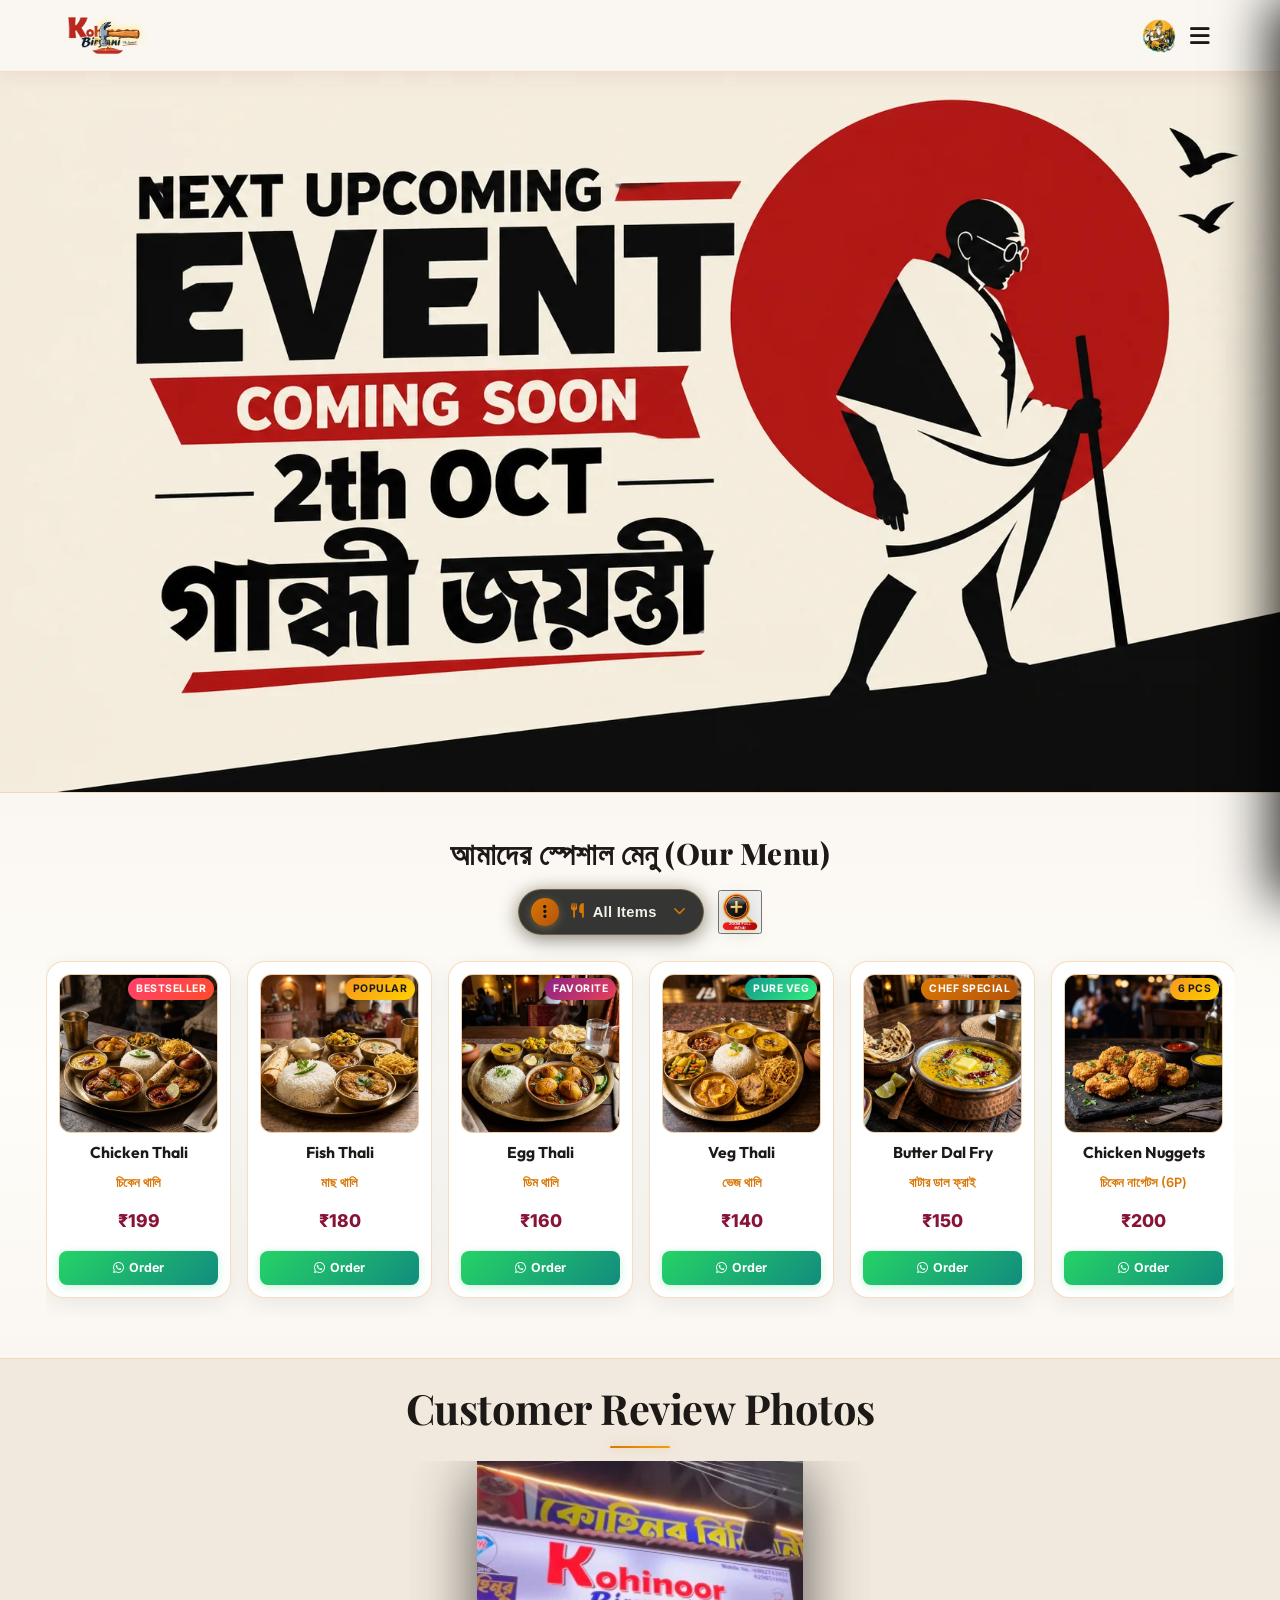
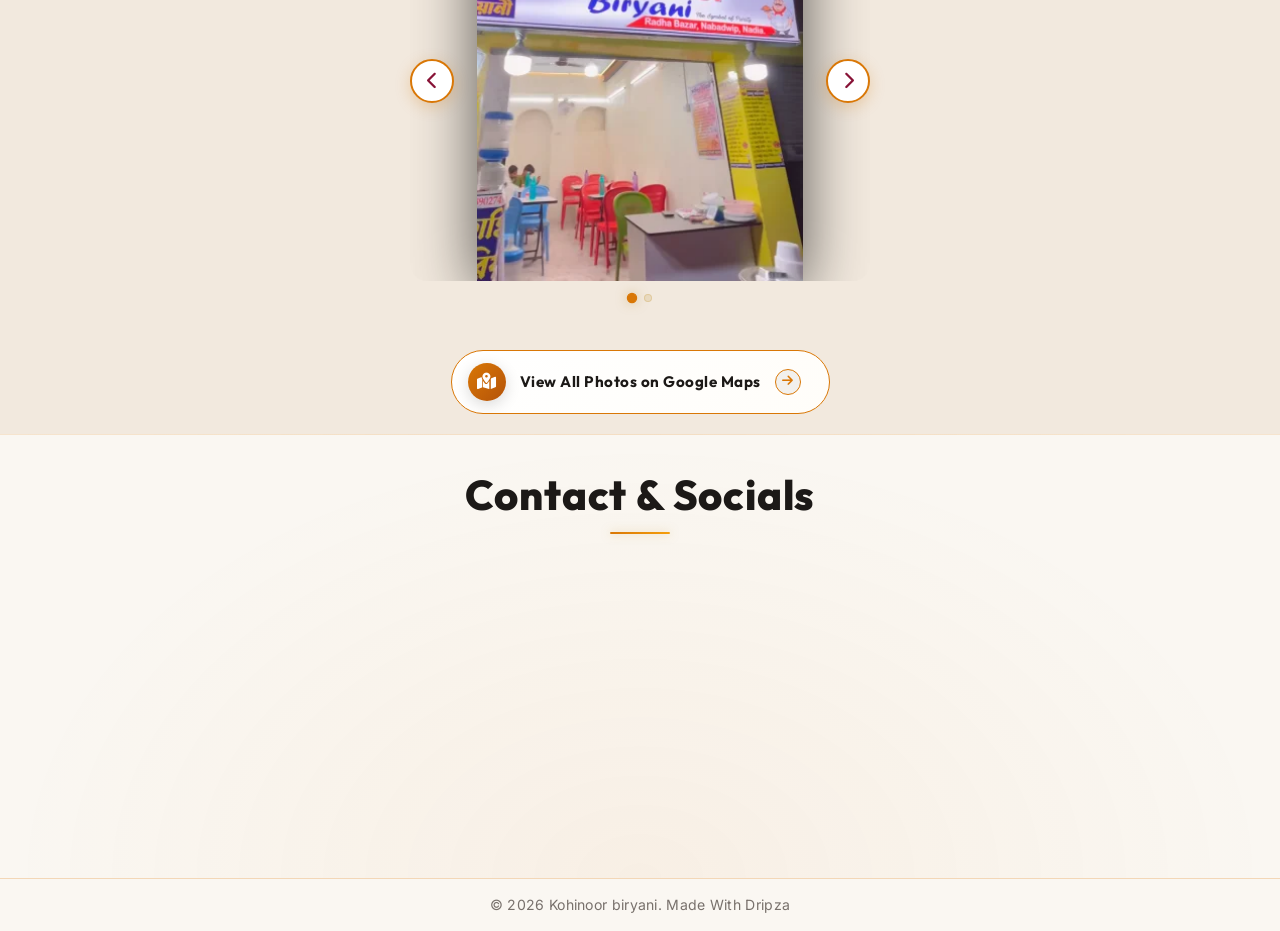
==== commit 9b762a1e: "Add clear search button in menu popup" ====
--- a/index.html
+++ b/index.html
@@ -613,29 +613,74 @@
 
                 <!-- Search Bar & Category Filter Tabs -->
                 <div class="menu-control-bar">
+                    
+
+                    <!-- Modal Category Filter Dropdown (Three-Dot Filter Menu) -->
+                    <div class="menu-filter-dropdown-wrapper" id="modal-menu-filter-dropdown-wrapper">
+            <button type="button" class="menu-filter-dots-btn" id="modal-menu-filter-dots-btn" aria-expanded="false" aria-haspopup="true" title="Filter Menu">
+                <span class="three-dots-icon-box">
+                    <i class="fas fa-ellipsis-v"></i>
+                </span>
+                <span class="current-filter-label" id="modal-current-filter-label">
+                    <i class="fas fa-utensils"></i>
+                    <span>All Items</span>
+                </span>
+                <i class="fas fa-chevron-down filter-dropdown-arrow"></i>
+            </button>
+
+            <!-- Dropdown List of Category Filter Options -->
+            <div class="menu-filter-dropdown-menu" id="modal-menu-filter-dropdown-menu">
+                <div class="menu-filter-dropdown-header">
+                    <span><i class="fas fa-filter"></i> Filter Category</span>
+                </div>
+                <div class="menu-filter-dropdown-list">
+                    <button type="button" class="menu-tab-btn active" data-category="all">
+                        <span class="tab-btn-content">
+                            <i class="fas fa-utensils tab-icon"></i>
+                            <span class="tab-title">All Items</span>
+                        </span>
+                        <i class="fas fa-check active-indicator-icon"></i>
+                    </button>
+                    <button type="button" class="menu-tab-btn" data-category="thali">
+                        <span class="tab-btn-content">
+                            <i class="fas fa-bowl-rice tab-icon"></i>
+                            <span class="tab-title">Bengali Thali</span>
+                        </span>
+                        <i class="fas fa-check active-indicator-icon"></i>
+                    </button>
+                    <button type="button" class="menu-tab-btn" data-category="snacks">
+                        <span class="tab-btn-content">
+                            <i class="fas fa-burger tab-icon"></i>
+                            <span class="tab-title">Breakfast & Snacks</span>
+                        </span>
+                        <i class="fas fa-check active-indicator-icon"></i>
+                    </button>
+                    <button type="button" class="menu-tab-btn" data-category="beverages">
+                        <span class="tab-btn-content">
+                            <i class="fas fa-mug-hot tab-icon"></i>
+                            <span class="tab-title">Tea & Coffee</span>
+                        </span>
+                        <i class="fas fa-check active-indicator-icon"></i>
+                    </button>
+                    <button type="button" class="menu-tab-btn" data-category="extras">
+                        <span class="tab-btn-content">
+                            <i class="fas fa-plate-wheat tab-icon"></i>
+                            <span class="tab-title">Sides & Extras</span>
+                        </span>
+                        <i class="fas fa-check active-indicator-icon"></i>
+                    </button>
+                </div>
+            </div>
+                </div>
+
                     <div class="search-box-wrapper">
                         <i class="fas fa-search"></i>
                         <input type="text" id="modal-menu-search-input" placeholder="খাবারের নাম লিখে খুঁজুন (Search dishes...)" autocomplete="off">
-                    </div>
-
-                    <div class="menu-category-tabs" id="modal-menu-category-tabs">
-                        <button class="menu-tab-btn active" data-category="all">
-                            <i class="fas fa-utensils"></i> All Items
+                        <button type="button" id="modal-menu-search-clear" class="search-clear-btn" aria-label="Clear search" title="à¦®à§à¦›à§‡ à¦«à§‡à¦²à§à¦¨ (Clear)">
+                            <i class="fas fa-times"></i>
                         </button>
-                        <button class="menu-tab-btn" data-category="thali">
-                            <i class="fas fa-bowl-rice"></i> Bengali Thali
-                        </button>
-                        <button class="menu-tab-btn" data-category="snacks">
-                            <i class="fas fa-burger"></i> Breakfast & Snacks
-                        </button>
-                        <button class="menu-tab-btn" data-category="beverages">
-                            <i class="fas fa-mug-hot"></i> Tea & Coffee
-                        </button>
-                        <button class="menu-tab-btn" data-category="extras">
-                            <i class="fas fa-plate-wheat"></i> Sides & Extras
-                        </button>
-                    </div>
-                </div>
+                    </div>
+            </div>
             </div>
 
             <div class="full-menu-modal-body">
--- a/styles.css
+++ b/styles.css
@@ -3322,28 +3322,28 @@
 }
 
 .full-menu-modal-header {
-    padding: 10px 24px;
+    padding: 9px 20px;
     display: flex;
     align-items: center;
     justify-content: space-between;
-    border-bottom: 1px solid rgba(255, 255, 255, 0.06);
+    border-bottom: 1px solid rgba(255, 255, 255, 0.08);
 }
 
 .full-menu-modal-header-left {
     display: flex;
     align-items: center;
-    gap: 14px;
+    gap: 12px;
 }
 
 .menu-modal-close-btn {
     display: inline-flex;
     align-items: center;
-    gap: 7px;
+    gap: 6px;
     background: rgba(201, 162, 75, 0.15);
     border: 1px solid var(--accent-gold);
     color: var(--accent-gold);
-    padding: 6px 16px;
-    border-radius: 25px;
+    padding: 6px 14px;
+    border-radius: 20px;
     font-weight: 700;
     font-size: 0.86rem;
     cursor: pointer;
@@ -3359,7 +3359,7 @@
 
 .full-menu-modal-title {
     font-family: 'Playfair Display', 'Tiro Bangla', serif;
-    font-size: 1.2rem;
+    font-size: 1.22rem;
     font-weight: 700;
     color: var(--text-primary, #ffffff);
 }
@@ -3381,8 +3381,8 @@
     background: rgba(201, 162, 75, 0.15);
     border: 1px solid var(--accent-gold);
     color: var(--accent-gold);
-    padding: 6px 14px;
-    border-radius: 25px;
+    padding: 6px 13px;
+    border-radius: 20px;
     text-decoration: none;
     font-weight: 700;
     font-size: 0.84rem;
@@ -3401,10 +3401,10 @@
     background: linear-gradient(135deg, var(--accent-gold), var(--accent-amber));
     color: #ffffff !important;
     padding: 6px 15px;
-    border-radius: 25px;
+    border-radius: 20px;
     text-decoration: none;
     font-weight: 700;
-    font-size: 0.84rem;
+    font-size: 0.85rem;
     transition: all 0.3s ease;
 }
 
@@ -3417,13 +3417,13 @@
     display: inline-flex;
     align-items: center;
     justify-content: center;
-    width: 36px;
-    height: 36px;
+    width: 34px;
+    height: 34px;
     border-radius: 50%;
     background: var(--bg-card, rgba(255, 255, 255, 0.1));
     border: 1px solid var(--glass-border, rgba(255, 255, 255, 0.2));
     color: var(--text-primary, #ffffff);
-    font-size: 1rem;
+    font-size: 0.95rem;
     cursor: pointer;
     transition: all 0.3s ease;
 }
@@ -3441,20 +3441,20 @@
     overscroll-behavior: contain;
     overflow-y: auto;
     -webkit-overflow-scrolling: touch;
-    padding: 4px 0 60px;
+    padding: 4px 0 50px;
     background: var(--bg-deep, #0d0d0d);
 }
 
 /* Modal Hero */
 .full-menu-modal-top-section .full-menu-hero {
     text-align: center;
-    padding: 20px 20px 10px;
+    padding: 12px 18px 6px;
 }
 
 .full-menu-modal-top-section .full-menu-hero h1 {
     font-family: 'Playfair Display', 'Tiro Bangla', serif;
-    font-size: 2.1rem;
-    font-weight: 800;
+    font-size: 1.45rem;
+    font-weight: 700;
     color: var(--text-primary, #ffffff);
     margin-bottom: 0;
     line-height: 1.25;
@@ -3463,34 +3463,48 @@
 .full-menu-modal-top-section .full-menu-hero h1 .bengali-heading {
     color: var(--accent-gold);
     display: inline-block;
-    font-size: 1.65rem;
-    margin-left: 12px;
+    font-size: 1.2rem;
+    margin-left: 10px;
     font-family: 'Tiro Bangla', serif;
-    font-weight: 700;
-}
-
-/* Modal Controls */
+    font-weight: 600;
+}
+
+/* Modal Controls inside Top Section */
 .full-menu-modal-top-section .menu-control-bar {
     max-width: 950px;
     margin: 0 auto;
-    padding: 8px 20px 4px;
-}
-
-.full-menu-modal-top-section .menu-category-tabs {
-    margin-bottom: 0 !important;
-    padding-bottom: 2px !important;
+    padding: 8px 20px 10px;
+    display: flex;
+    align-items: center;
+    justify-content: space-between;
+    gap: 12px;
+}
+
+.full-menu-modal-top-section .menu-filter-dropdown-wrapper {
+    margin: 0 !important;
+    flex-shrink: 0;
+}
+
+.full-menu-modal-top-section .menu-filter-dropdown-menu {
+    left: 0;
+    transform: translateX(0) translateY(-10px) scale(0.96);
+}
+
+.full-menu-modal-top-section .menu-filter-dropdown-wrapper.open .menu-filter-dropdown-menu {
+    transform: translateX(0) translateY(0) scale(1);
 }
 
 .full-menu-modal-top-section .search-box-wrapper {
     position: relative;
-    margin-bottom: 14px;
-}
-
+    margin-bottom: 0 !important;
+    flex: 1;
+    min-width: 0;
+}
 .full-menu-modal-top-section .search-box-wrapper input {
     width: 100%;
     background: var(--bg-card, rgba(24, 24, 24, 0.96));
     border: 1.5px solid var(--glass-border, rgba(201, 162, 75, 0.35));
-    padding: 12px 20px 12px 48px;
+    padding: 12px 42px 12px 48px;
     border-radius: 30px;
     color: var(--text-primary, #ffffff);
     font-size: 0.98rem;
@@ -3510,13 +3524,56 @@
     background: var(--bg-card);
 }
 
-.full-menu-modal-top-section .search-box-wrapper i {
+.full-menu-modal-top-section .search-box-wrapper > i.fa-search,
+.full-menu-modal-top-section .search-box-wrapper > i.search-icon {
     position: absolute;
     left: 18px;
     top: 50%;
     transform: translateY(-50%);
     color: var(--accent-gold);
     font-size: 1.1rem;
+    pointer-events: none;
+}
+
+.full-menu-modal-top-section .search-box-wrapper .search-clear-btn {
+    position: absolute;
+    right: 12px;
+    top: 50%;
+    transform: translateY(-50%);
+    width: 26px;
+    height: 26px;
+    border-radius: 50%;
+    background: rgba(255, 255, 255, 0.12);
+    border: 1px solid rgba(201, 162, 75, 0.3);
+    color: var(--accent-gold, #c9a24b);
+    cursor: pointer;
+    display: none;
+    align-items: center;
+    justify-content: center;
+    padding: 0;
+    transition: all 0.25s ease;
+    z-index: 3;
+}
+
+.full-menu-modal-top-section .search-box-wrapper .search-clear-btn.visible {
+    display: flex;
+}
+
+.full-menu-modal-top-section .search-box-wrapper .search-clear-btn:hover {
+    background: var(--accent-gold, #c9a24b);
+    color: #000000;
+    border-color: var(--accent-gold, #c9a24b);
+    transform: translateY(-50%) scale(1.1);
+    box-shadow: 0 0 10px rgba(201, 162, 75, 0.4);
+}
+
+.full-menu-modal-top-section .search-box-wrapper .search-clear-btn i {
+    position: static;
+    transform: none;
+    font-size: 0.78rem;
+    color: inherit;
+    pointer-events: none;
+    line-height: 1;
 }
 
 /* Compact Grid inside Modal */
@@ -3569,13 +3626,13 @@
 /* Modal Responsive */
 @media (max-width: 768px) {
     .full-menu-modal-header {
-        padding: 8px 12px;
+        padding: 7px 12px;
     }
     .menu-modal-close-btn span {
         display: none;
     }
     .full-menu-modal-title {
-        font-size: 1rem;
+        font-size: 1.08rem;
     }
     .menu-modal-timing-btn span {
         display: none;
@@ -3583,17 +3640,42 @@
     .menu-modal-call-btn span {
         display: none;
     }
-    .full-menu-modal-top-section .full-menu-hero h1 {
-        font-size: 1.55rem;
-    }
-    .full-menu-modal-top-section .full-menu-hero h1 .bengali-heading {
-        font-size: 1.25rem;
-        display: block;
-        margin-left: 0;
-        margin-top: 4px;
+    .full-menu-modal-top-section .full-menu-hero {
+        padding: 6px 10px 4px;
     }
     .full-menu-modal-top-section .menu-control-bar {
-        padding: 6px 12px 2px;
+        padding: 6px 12px 8px;
+        gap: 8px;
+    }
+    .full-menu-modal-top-section .menu-filter-dots-btn {
+        padding: 6px 11px 6px 8px;
+        font-size: 0.8rem;
+        gap: 6px;
+    }
+    .full-menu-modal-top-section .menu-filter-dots-btn .three-dots-icon-box {
+        width: 22px;
+        height: 22px;
+        font-size: 0.75rem;
+    }
+    .full-menu-modal-top-section .search-box-wrapper {
+        margin-bottom: 0 !important;
+    }
+    .full-menu-modal-top-section .search-box-wrapper input {
+        padding: 8px 32px 8px 34px;
+        font-size: 0.84rem;
+    }
+    .full-menu-modal-top-section .search-box-wrapper > i.fa-search,
+    .full-menu-modal-top-section .search-box-wrapper > i.search-icon {
+        left: 11px;
+        font-size: 0.85rem;
+    }
+    .full-menu-modal-top-section .search-box-wrapper .search-clear-btn {
+        right: 8px;
+        width: 22px;
+        height: 22px;
+    }
+    .full-menu-modal-top-section .search-box-wrapper .search-clear-btn i {
+        font-size: 0.68rem;
     }
     .full-menu-modal-top-section .menu-category-tabs {
         margin-bottom: 0 !important;
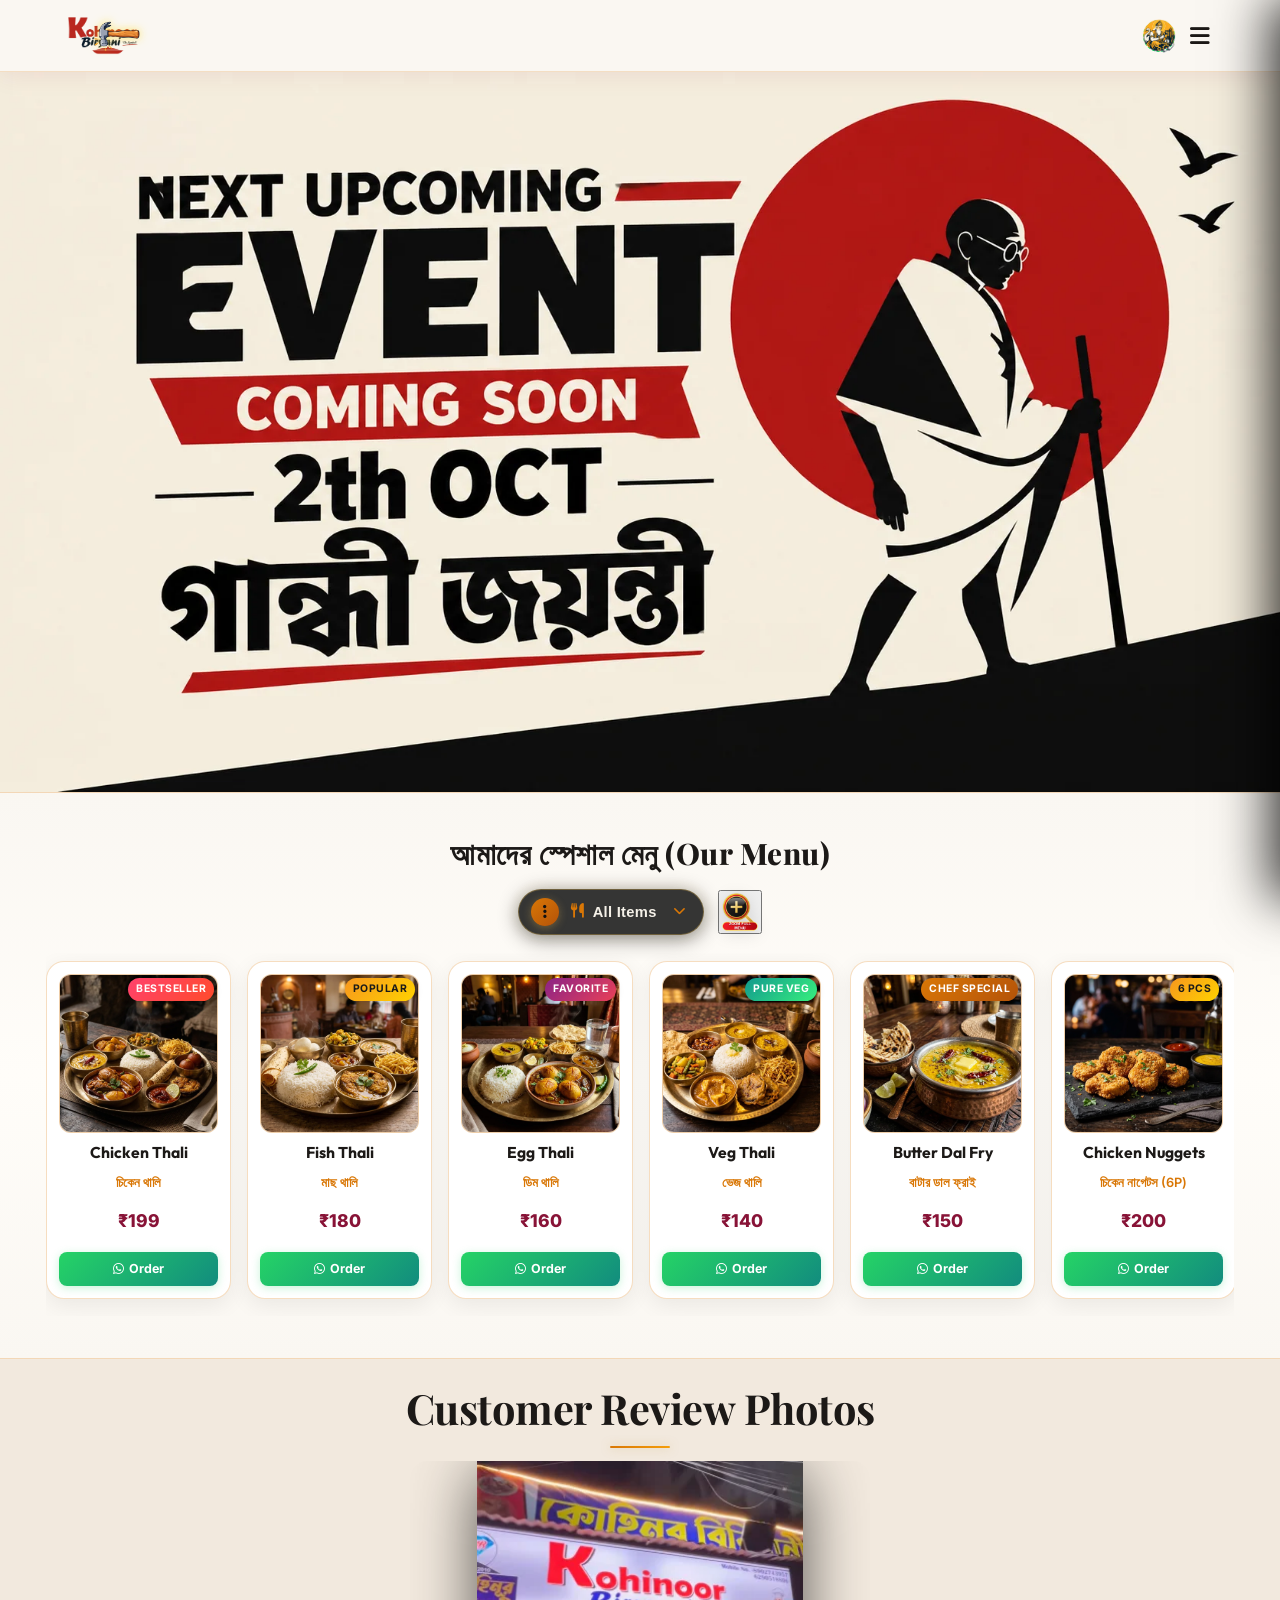
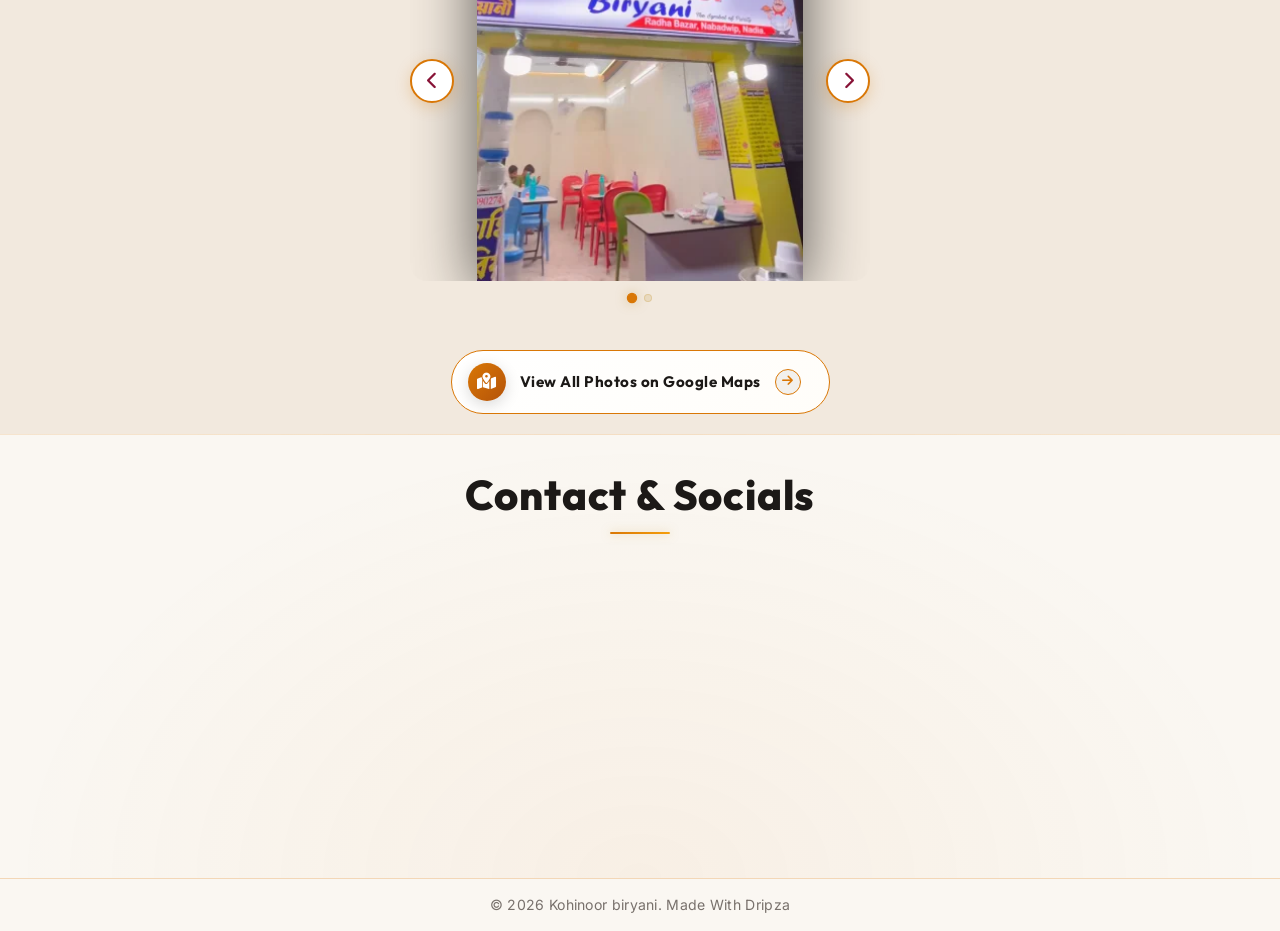
==== commit a3f9a3ac: "perf: smooth scroll - passive listeners, momentum drag, remove backdrop-filter, pause animation on s" ====
--- a/index.html
+++ b/index.html
@@ -675,7 +675,7 @@
 
                     <div class="search-box-wrapper">
                         <i class="fas fa-search"></i>
-                        <input type="text" id="modal-menu-search-input" placeholder="খাবারের নাম লিখে খুঁজুন (Search dishes...)" autocomplete="off">
+                        <input type="text" id="modal-menu-search-input" placeholder="খাবারের নাম লিখে খুঁজুন (Search dishes...)" autocomplete="off" enterkeyhint="search">
                         <button type="button" id="modal-menu-search-clear" class="search-clear-btn" aria-label="Clear search" title="à¦®à§à¦›à§‡ à¦«à§‡à¦²à§à¦¨ (Clear)">
                             <i class="fas fa-times"></i>
                         </button>
@@ -1128,6 +1128,6 @@
         </div>
     </div>
 
-    <script src="script.js"></script>
+    <script src="script.js?v=1.4"></script>
 </body>
 </html>
--- a/styles.css
+++ b/styles.css
@@ -2712,8 +2712,6 @@
     font-size: 0.92rem;
     font-weight: 600;
     cursor: pointer;
-    backdrop-filter: blur(12px);
-    -webkit-backdrop-filter: blur(12px);
     box-shadow: 0 4px 20px rgba(0, 0, 0, 0.45), 0 0 15px rgba(201, 162, 75, 0.15);
     transition: all 0.3s cubic-bezier(0.25, 0.8, 0.25, 1);
     user-select: none;
@@ -2835,6 +2833,9 @@
     padding-right: 4px;
     scrollbar-width: thin;
     scrollbar-color: rgba(201, 162, 75, 0.6) rgba(255, 255, 255, 0.05);
+    will-change: scroll-position;
+    transform: translateZ(0);
+    -webkit-transform: translateZ(0);
 }
 
 .menu-filter-dropdown-list::-webkit-scrollbar {
@@ -2994,7 +2995,7 @@
     overflow-x: auto;
     overflow-y: hidden;
     scroll-behavior: smooth;
-    scroll-snap-type: x mandatory;
+    scroll-snap-type: x proximity;
     -webkit-overflow-scrolling: touch;
     padding: 8px 6px 18px;
     width: 100%;
@@ -3035,12 +3036,12 @@
     padding: 12px;
     text-align: center;
     box-shadow: 0 6px 22px rgba(0, 0, 0, 0.07) !important;
-    backdrop-filter: blur(12px);
-    -webkit-backdrop-filter: blur(12px);
     transition: transform 0.35s cubic-bezier(0.2, 0.8, 0.2, 1), border-color 0.35s ease, box-shadow 0.35s ease;
     animation: floatMenuItem 4.5s ease-in-out infinite alternate;
     user-select: none;
     position: relative;
+    will-change: transform;
+    contain: layout style;
 }
 
 .food-menu-card:nth-child(even) { animation-delay: 0.8s; }
@@ -3284,8 +3285,6 @@
     position: absolute;
     inset: 0;
     background: rgba(0, 0, 0, 0.72);
-    backdrop-filter: blur(12px);
-    -webkit-backdrop-filter: blur(12px);
 }
 
 .full-menu-modal-container {
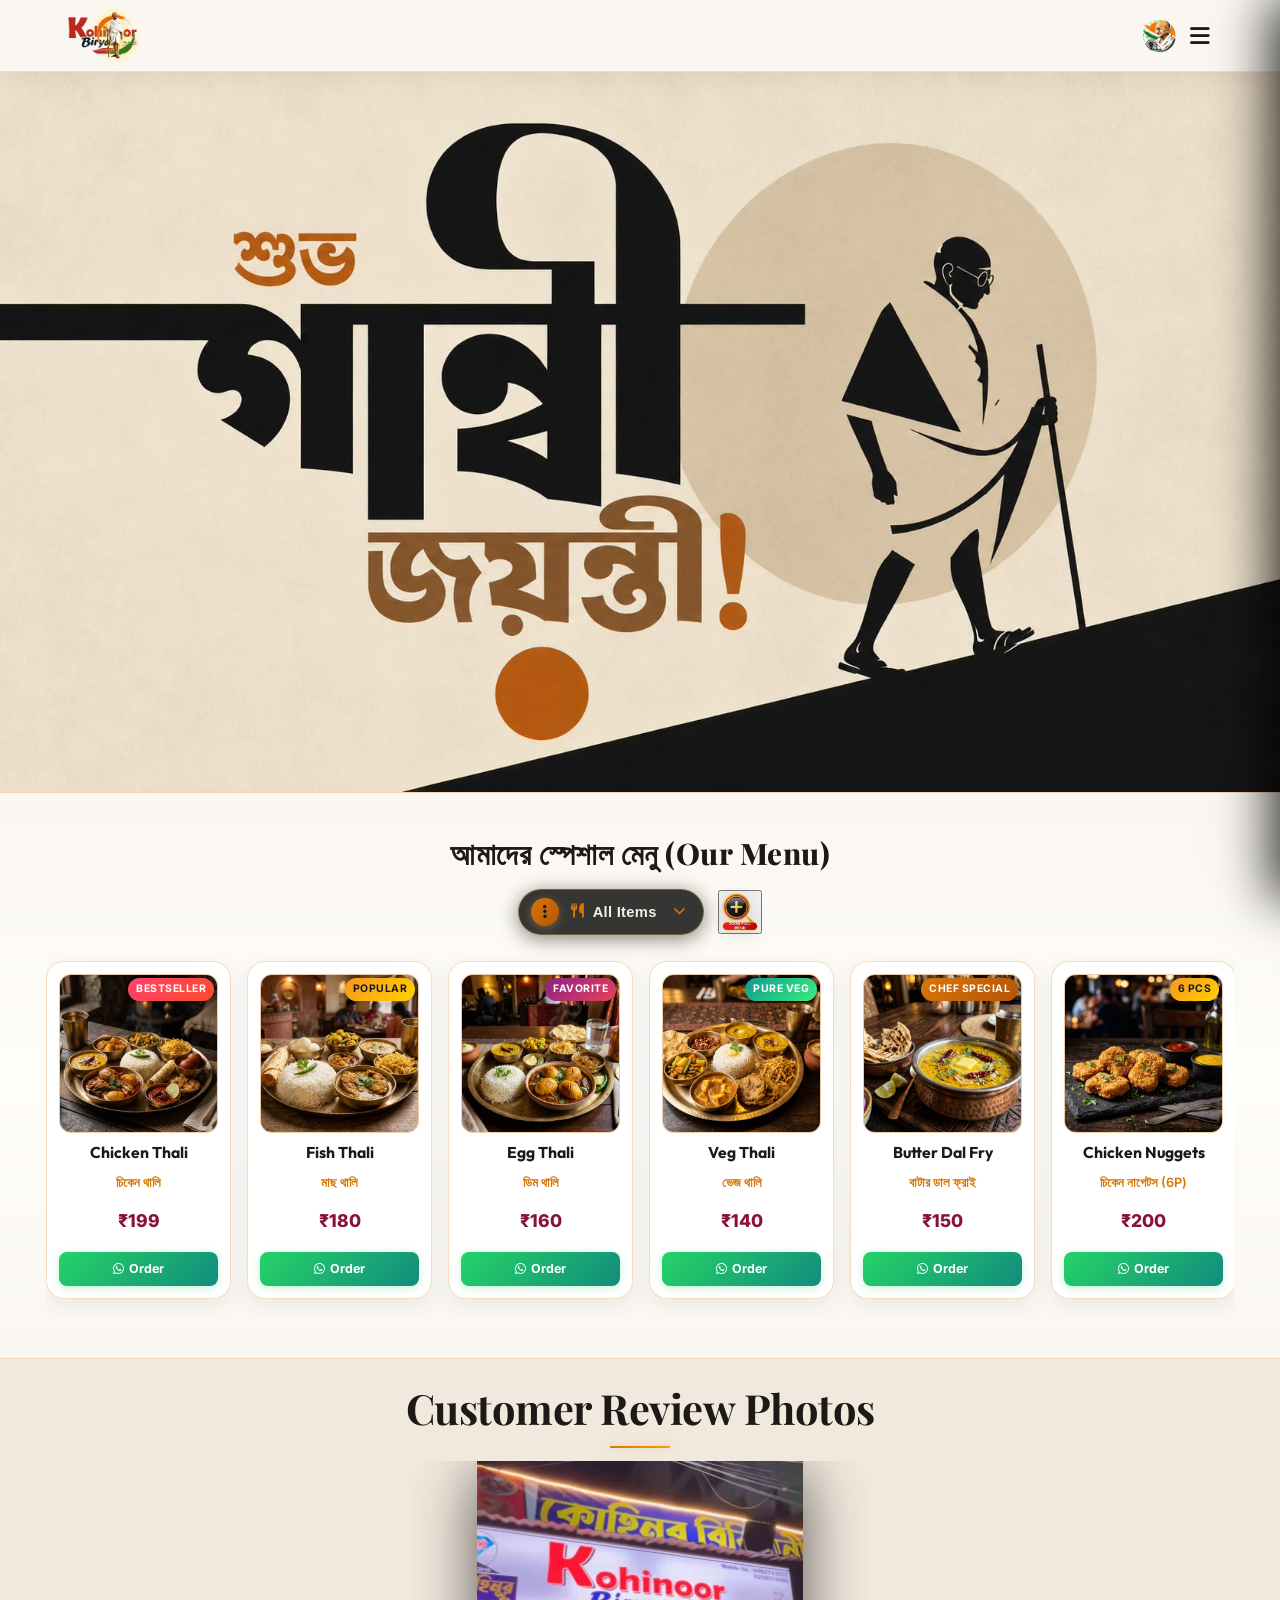
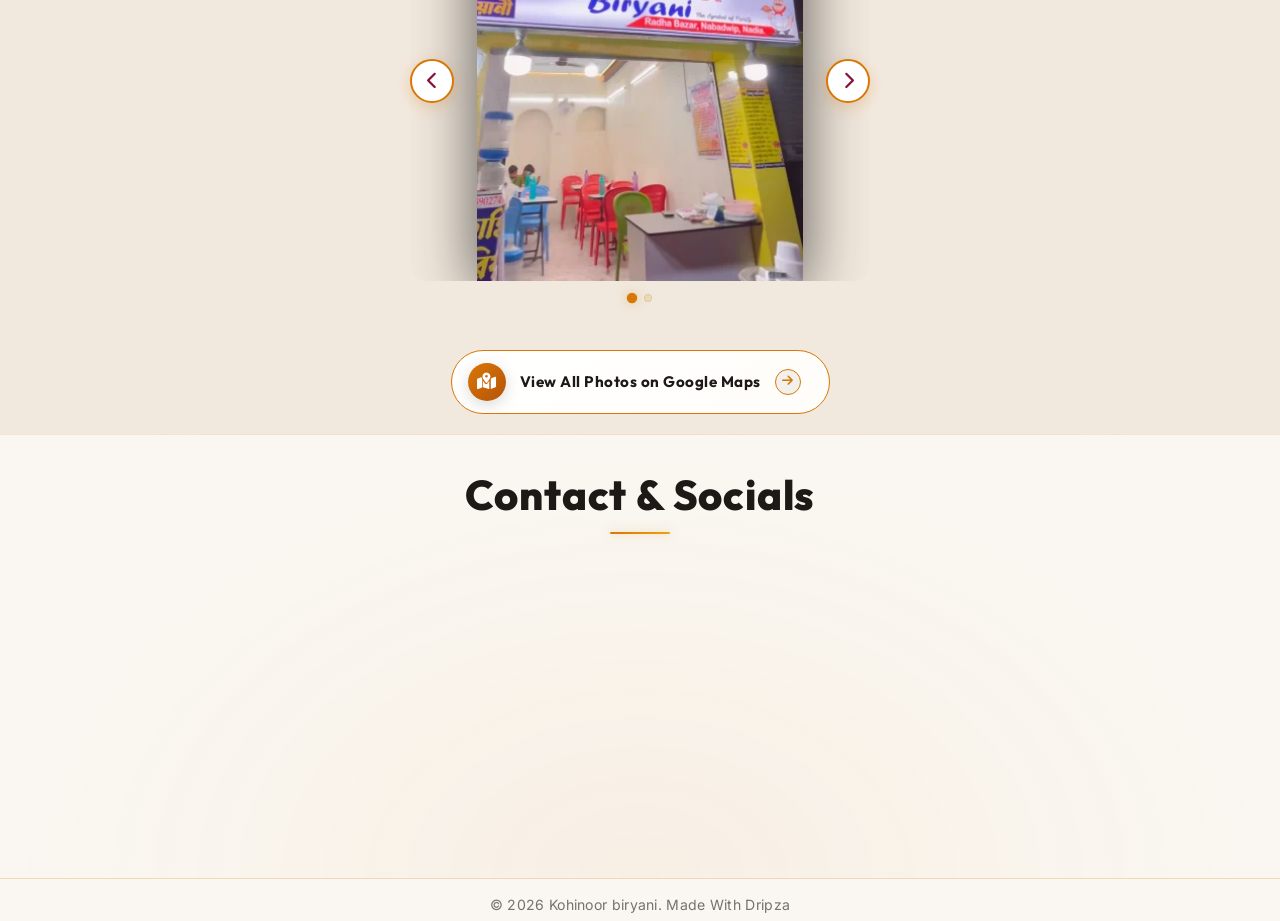
==== commit 5ee19a61: "update: add Gandhi Jayanti assets and update header" ====
--- a/index.html
+++ b/index.html
@@ -24,13 +24,13 @@
         <div class="logo-container">
             <img src="assets/kohinoor_biryani_logo.webp" alt="Kohinoor biryani Logo" class="logo-brand-img">
             <div class="logo-text-wrapper">
-                <span class="animated-football-header" title="Ganesh Chaturthi Special">
-                    <img src="assets/ganesh_run_icon.webp" alt="Ganesh Run Icon" style="object-fit: contain; filter: drop-shadow(0 0 5px rgba(255, 215, 0, 0.6));">
+                <span class="animated-football-header" title="Gandhi Jayanti Special">
+                    <img src="assets/gandhi_jayanti_run_icon.webp" alt="Gandhi Jayanti Run Icon" style="object-fit: contain; filter: drop-shadow(0 0 5px rgba(255, 215, 0, 0.6));">
                 </span>
                 <span class="logo-text">Kohinoor biryani</span>
             </div>
         </div>
-        <span class="rath-yatra-header-text">শুভ বিশ্বকর্মা পূজা!</span>
+        <span class="rath-yatra-header-text">শুভ গান্ধী জয়ন্তী!</span>
         <ul class="nav-links">
             <li><a href="#home">Home</a></li>
             <li><a href="#menu">Menu</a></li>
@@ -39,10 +39,10 @@
         </ul>
         <div class="navbar-actions">
             <!-- Rakhi Purnima Button for Poster -->
-            <button class="fifa-btn" id="open-promo-modal-direct-btn" title="Show Ganesh Chaturthi Special Poster">
+            <button class="fifa-btn" id="open-promo-modal-direct-btn" title="Show Gandhi Jayanti Special Poster">
                 <div class="fifa-container">
                     <div class="fifa-magic-ring"></div>
-                    <img src="assets/ganesh_icon.webp" alt="Ganesh Special" class="fifa-svg" style="object-fit: contain;">
+                    <img src="assets/gandhi_jayanti_icon.webp" alt="Gandhi Jayanti Special" class="fifa-svg" style="object-fit: contain;">
                 </div>
             </button>
             
@@ -55,7 +55,7 @@
     <!-- Hero Section -->
     <section id="home" class="hero">
         <div class="hero-bg banner-box">
-            <img src="assets/aj_restaurant_banner_1.webp" alt="AJ Restaurant & Cafe Banner" class="active">
+            <img src="assets/gandhi_jayanti_banner_1.webp" alt="Gandhi Jayanti Banner" class="active">
             <img src="assets/hero_banner_1.webp" alt="Kohinoor biryani Banner 1">
             <img src="assets/hero_banner_2.webp" alt="Kohinoor biryani Banner 2">
             <div class="overlay"></div>
--- a/styles.css
+++ b/styles.css
@@ -2997,6 +2997,7 @@
     scroll-behavior: smooth;
     scroll-snap-type: x proximity;
     -webkit-overflow-scrolling: touch;
+    touch-action: pan-x pan-y;
     padding: 8px 6px 18px;
     width: 100%;
     cursor: grab;
@@ -4091,3 +4092,10 @@
         font-size: 0.7rem;
     }
 }
+
+/* Mobile touch vertical page scroll compatibility */
+.main-menu-scroll-wrapper,
+.main-menu-scroll-track,
+.main-menu-scroll-track .food-menu-card {
+    touch-action: pan-x pan-y !important;
+}
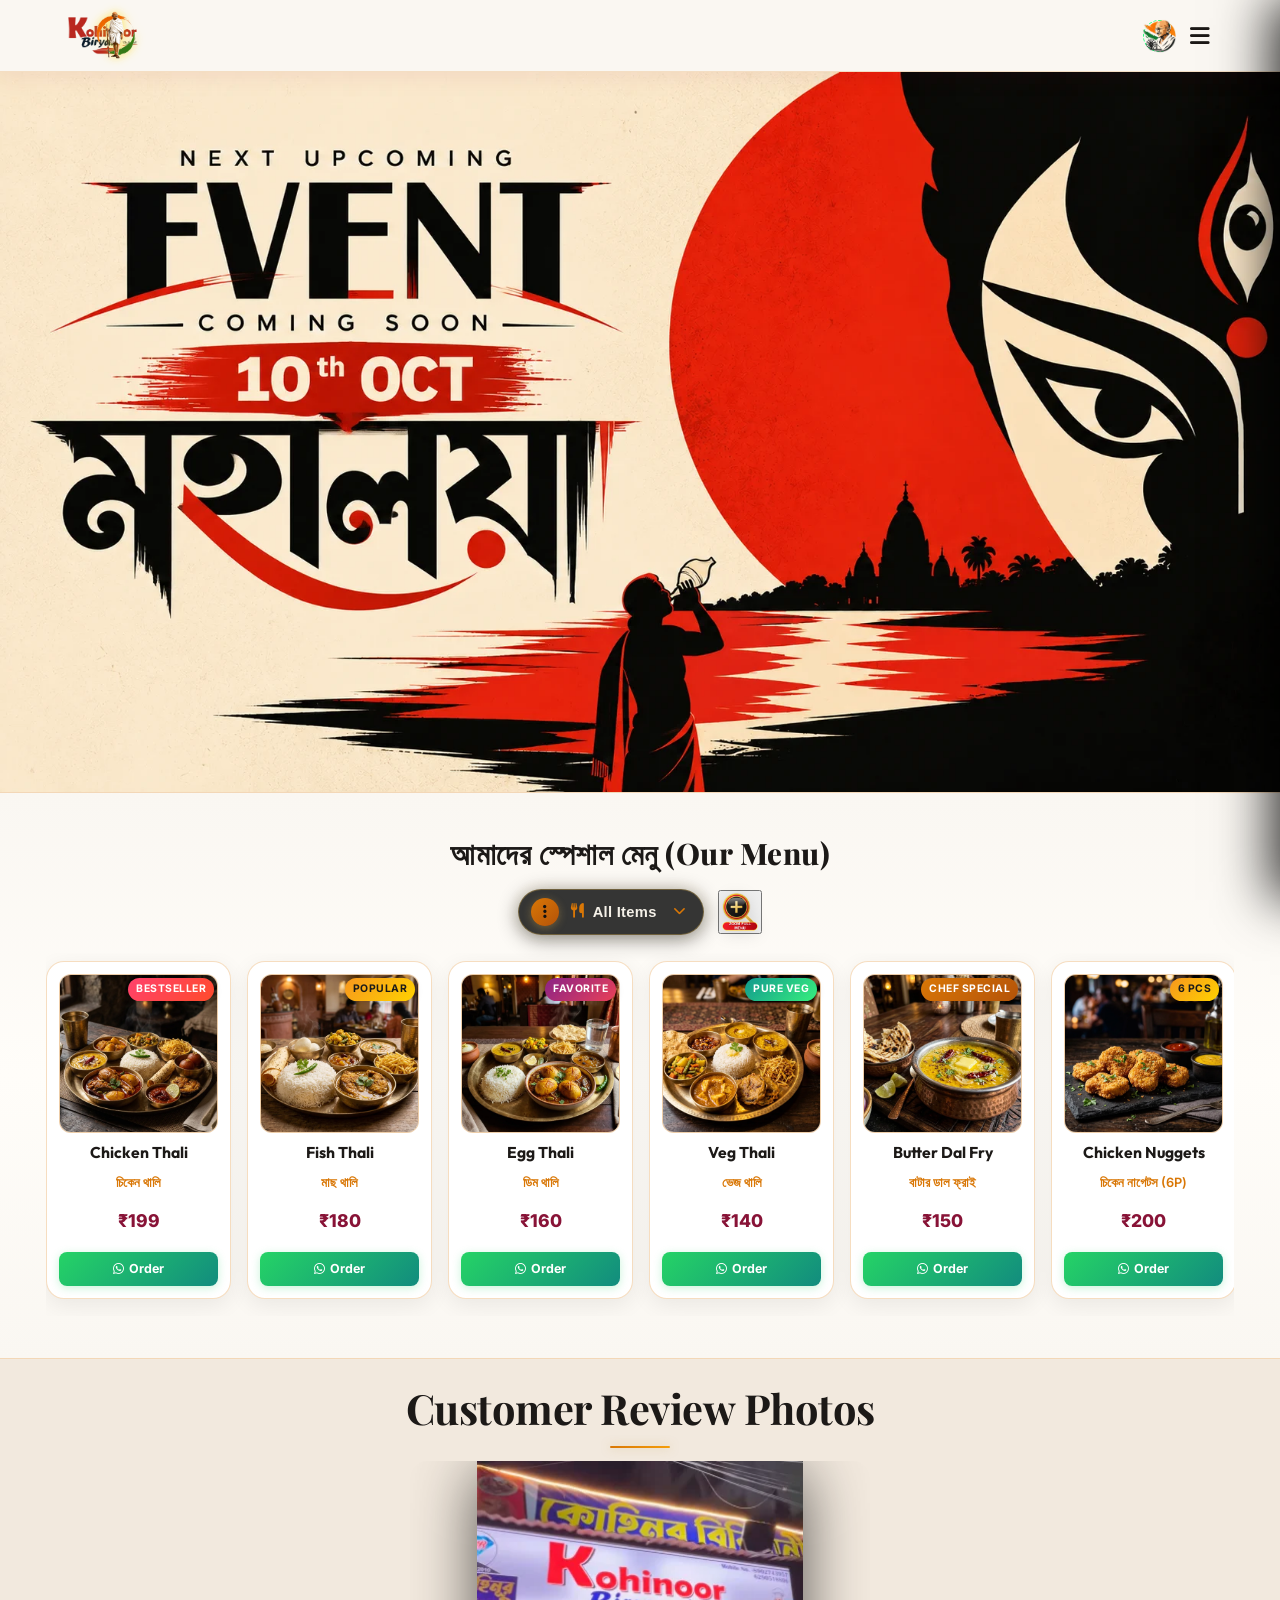
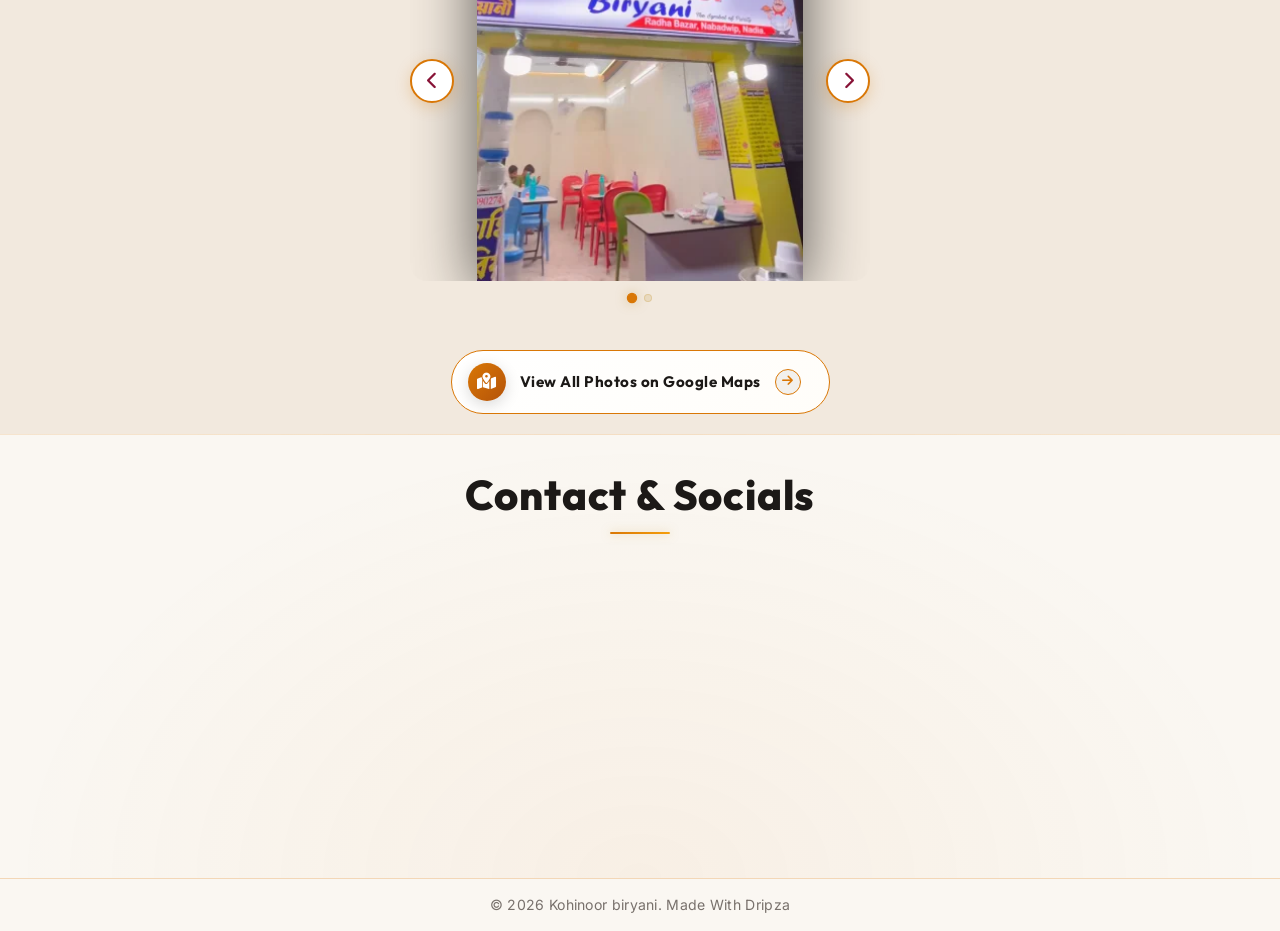
==== commit e8ea2655: "Update website content and assets" ====
--- a/index.html
+++ b/index.html
@@ -30,7 +30,7 @@
                 <span class="logo-text">Kohinoor biryani</span>
             </div>
         </div>
-        <span class="rath-yatra-header-text">শুভ গান্ধী জয়ন্তী!</span>
+        <span class="rath-yatra-header-text">hello evryone</span>
         <ul class="nav-links">
             <li><a href="#home">Home</a></li>
             <li><a href="#menu">Menu</a></li>
@@ -55,7 +55,7 @@
     <!-- Hero Section -->
     <section id="home" class="hero">
         <div class="hero-bg banner-box">
-            <img src="assets/gandhi_jayanti_banner_1.webp" alt="Gandhi Jayanti Banner" class="active">
+            <img src="assets/mahalaya_festival_banner_1.webp" alt="Mahalaya Festival Banner" class="active">
             <img src="assets/hero_banner_1.webp" alt="Kohinoor biryani Banner 1">
             <img src="assets/hero_banner_2.webp" alt="Kohinoor biryani Banner 2">
             <div class="overlay"></div>
--- a/styles.css
+++ b/styles.css
@@ -1123,6 +1123,7 @@
     font-weight: 800;
     letter-spacing: 0.5px;
     color: #8B1A1A;
+    text-shadow: 0 1px 2px rgba(0, 0, 0, 0.15);
     white-space: nowrap;
     opacity: 0;
     pointer-events: none;
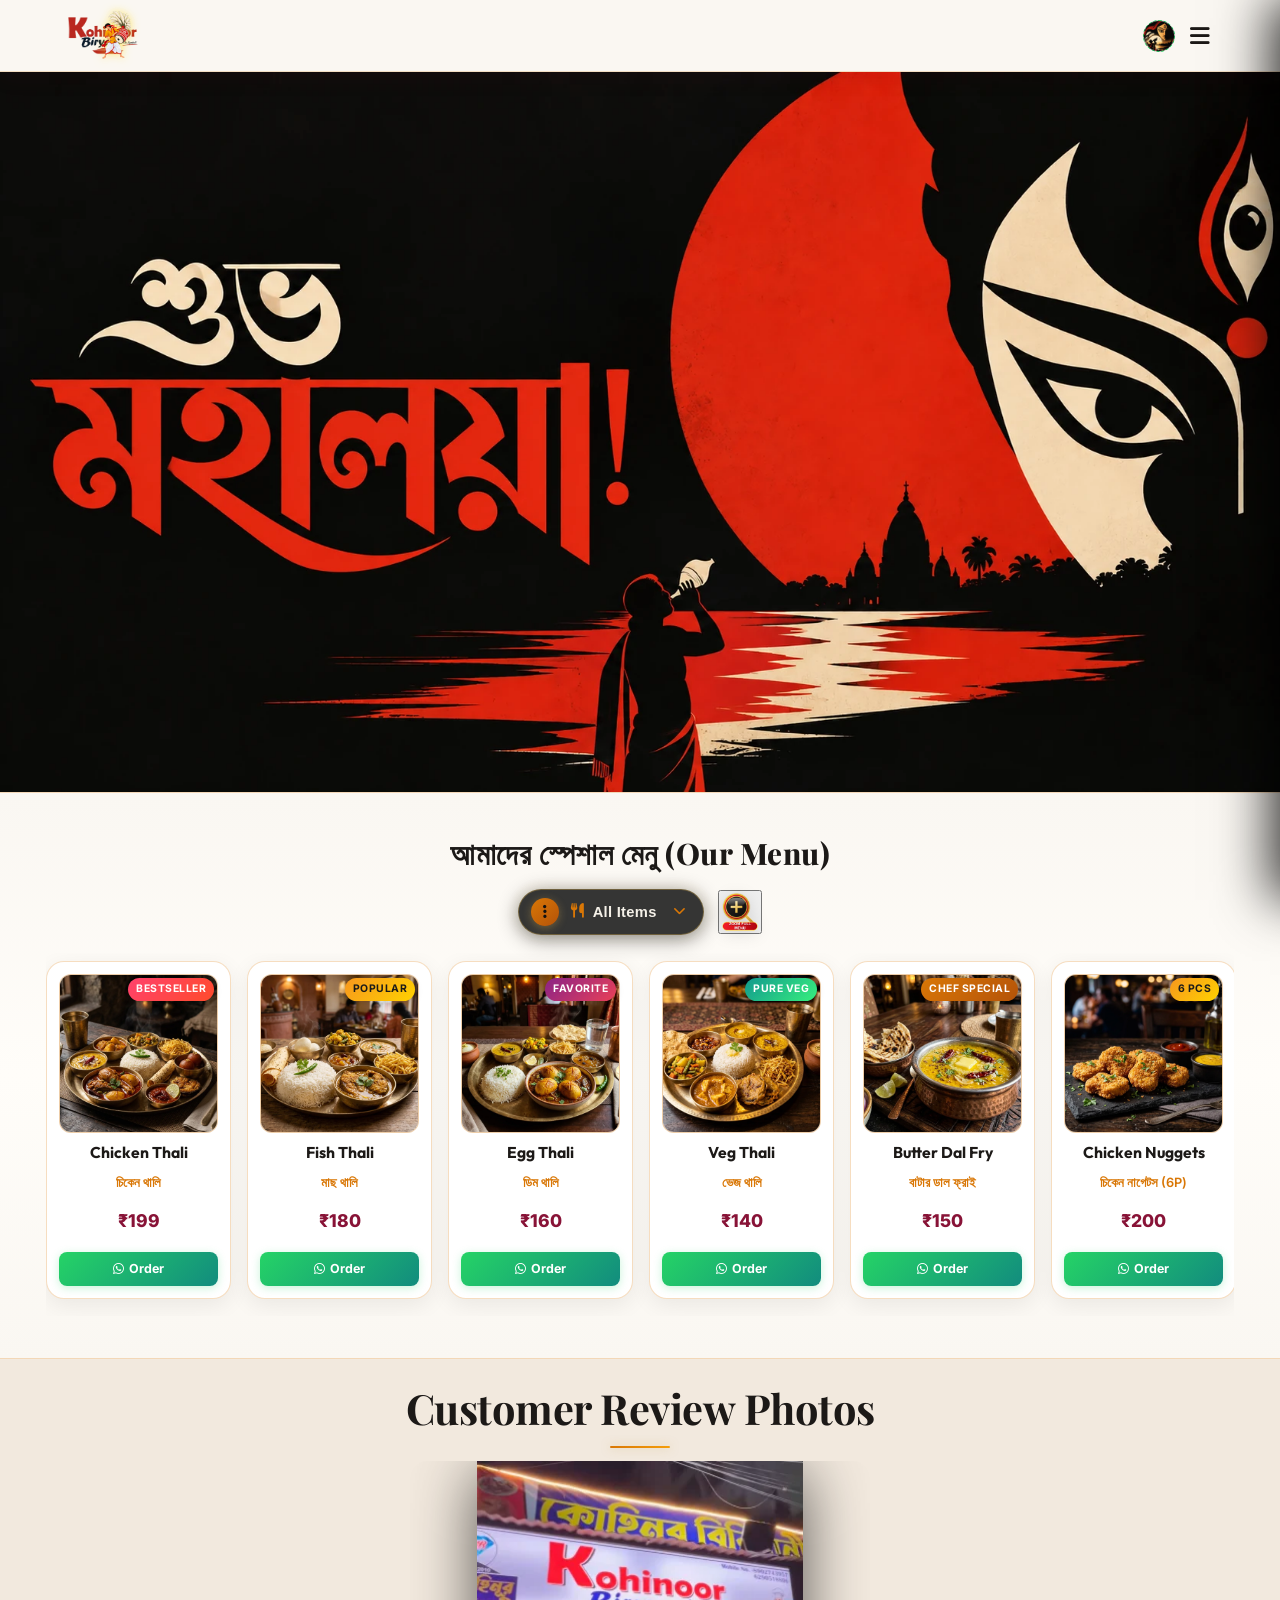
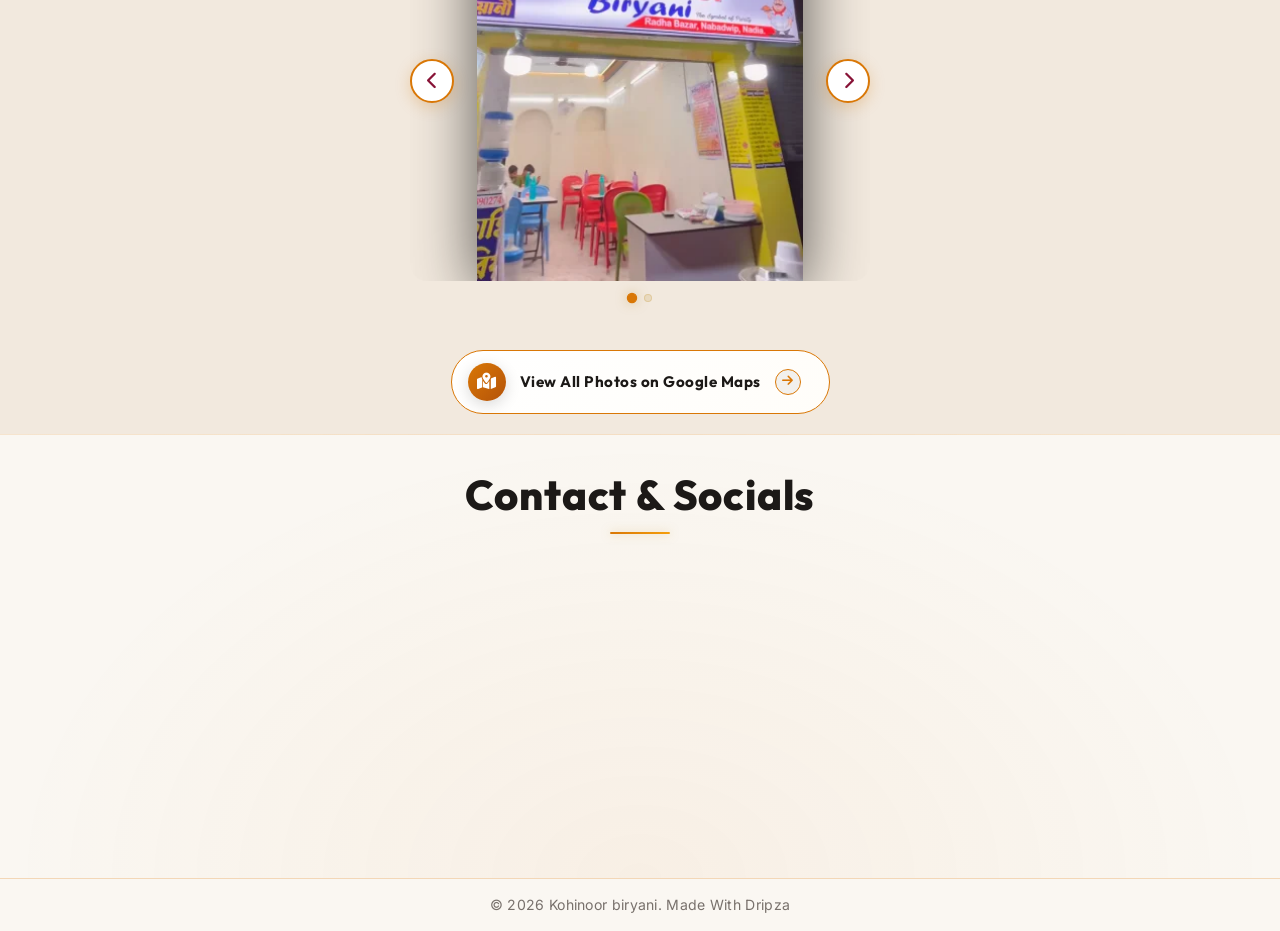
==== commit 21bf831f: "Update: Mahalaya festival banner and web icons" ====
--- a/index.html
+++ b/index.html
@@ -1,4 +1,4 @@
-﻿<!DOCTYPE html>
+<!DOCTYPE html>
 <html lang="bn">
 <head>
     <meta charset="UTF-8">
@@ -24,13 +24,13 @@
         <div class="logo-container">
             <img src="assets/kohinoor_biryani_logo.webp" alt="Kohinoor biryani Logo" class="logo-brand-img">
             <div class="logo-text-wrapper">
-                <span class="animated-football-header" title="Gandhi Jayanti Special">
-                    <img src="assets/gandhi_jayanti_run_icon.webp" alt="Gandhi Jayanti Run Icon" style="object-fit: contain; filter: drop-shadow(0 0 5px rgba(255, 215, 0, 0.6));">
+                <span class="animated-football-header" title="Mahalaya Special">
+                    <img src="assets/mahalaya_web_run_icon.webp" alt="Mahalaya Run Icon" style="object-fit: contain; filter: drop-shadow(0 0 5px rgba(255, 215, 0, 0.6));">
                 </span>
                 <span class="logo-text">Kohinoor biryani</span>
             </div>
         </div>
-        <span class="rath-yatra-header-text">hello evryone</span>
+        <span class="rath-yatra-header-text">শুভ মহালয়া!</span>
         <ul class="nav-links">
             <li><a href="#home">Home</a></li>
             <li><a href="#menu">Menu</a></li>
@@ -39,10 +39,10 @@
         </ul>
         <div class="navbar-actions">
             <!-- Rakhi Purnima Button for Poster -->
-            <button class="fifa-btn" id="open-promo-modal-direct-btn" title="Show Gandhi Jayanti Special Poster">
+            <button class="fifa-btn" id="open-promo-modal-direct-btn" title="Show Mahalaya Special Poster">
                 <div class="fifa-container">
                     <div class="fifa-magic-ring"></div>
-                    <img src="assets/gandhi_jayanti_icon.webp" alt="Gandhi Jayanti Special" class="fifa-svg" style="object-fit: contain;">
+                    <img src="assets/mahalaya_web_icon.webp" alt="Mahalaya Special" class="fifa-svg" style="object-fit: contain;">
                 </div>
             </button>
             
@@ -55,7 +55,7 @@
     <!-- Hero Section -->
     <section id="home" class="hero">
         <div class="hero-bg banner-box">
-            <img src="assets/mahalaya_festival_banner_1.webp" alt="Mahalaya Festival Banner" class="active">
+            <img src="assets/festival_special_banner_1.webp" alt="Mahalaya Festival Banner" class="active">
             <img src="assets/hero_banner_1.webp" alt="Kohinoor biryani Banner 1">
             <img src="assets/hero_banner_2.webp" alt="Kohinoor biryani Banner 2">
             <div class="overlay"></div>
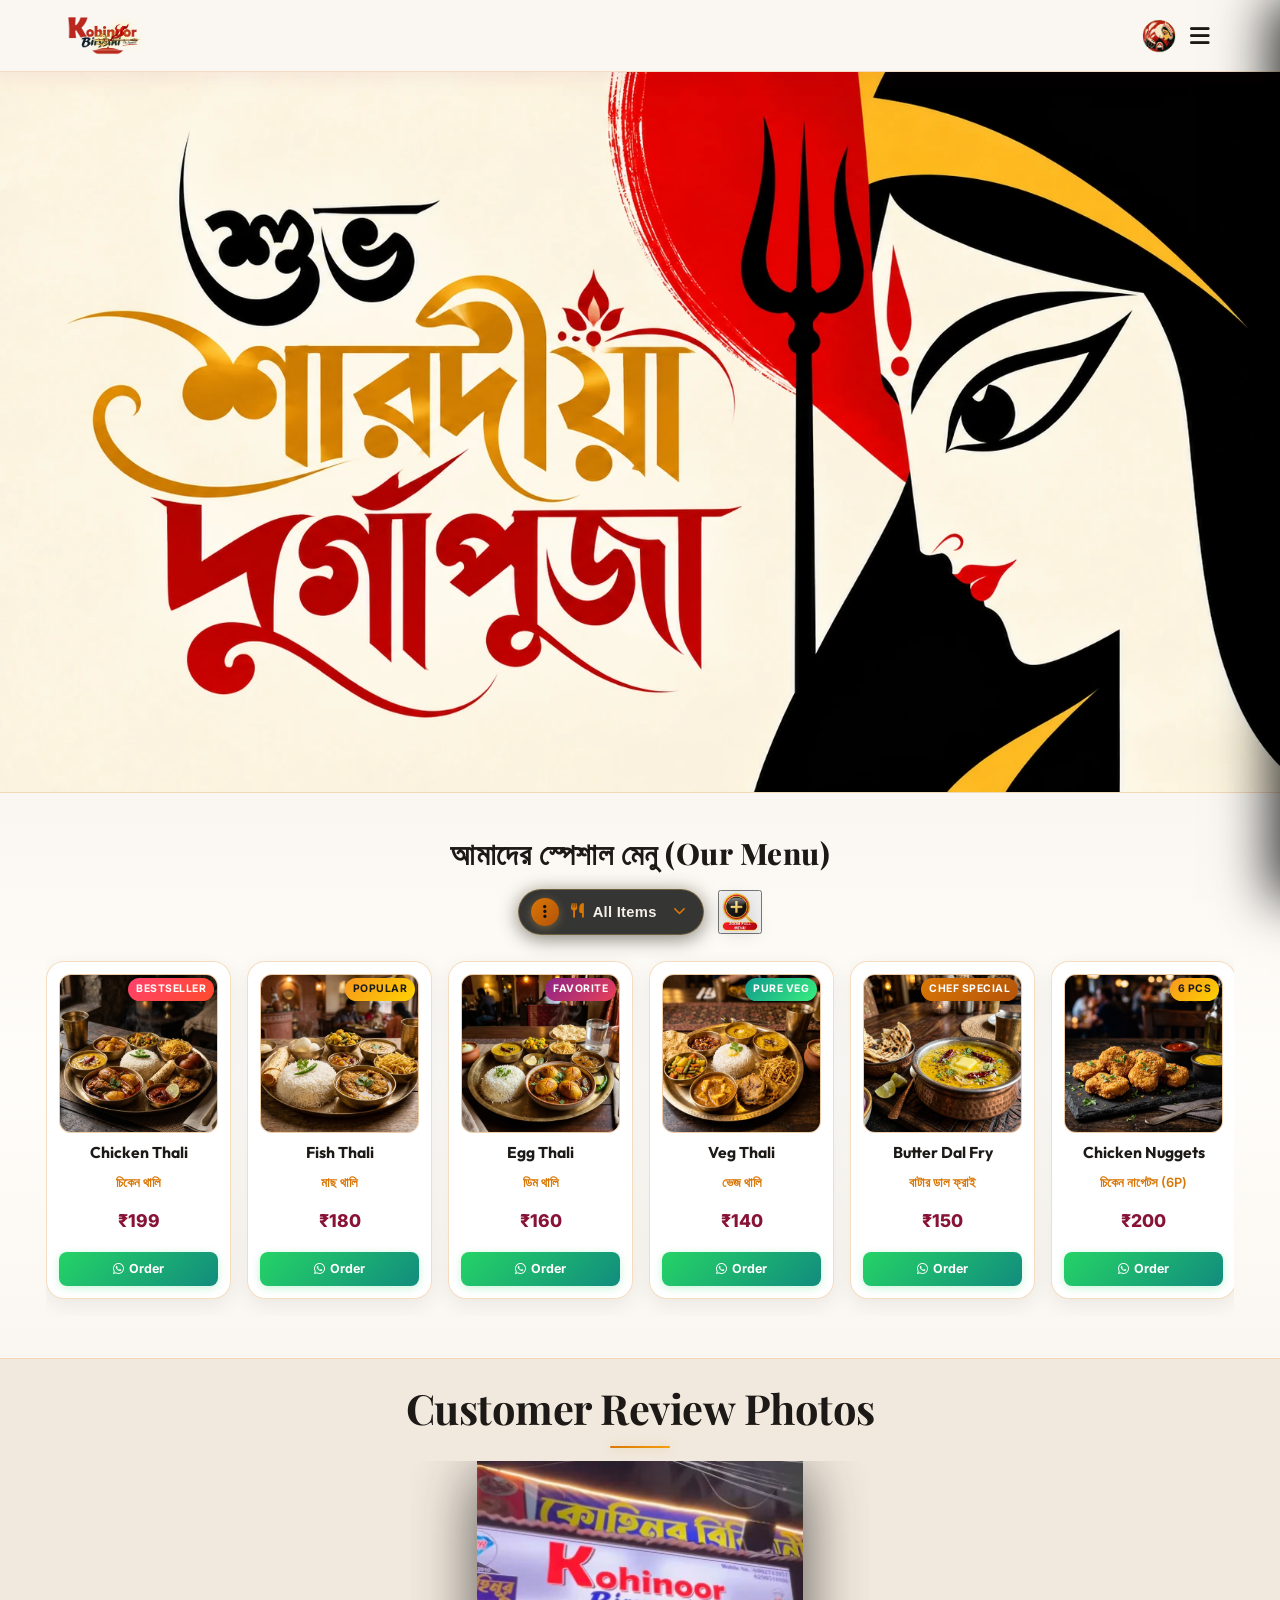
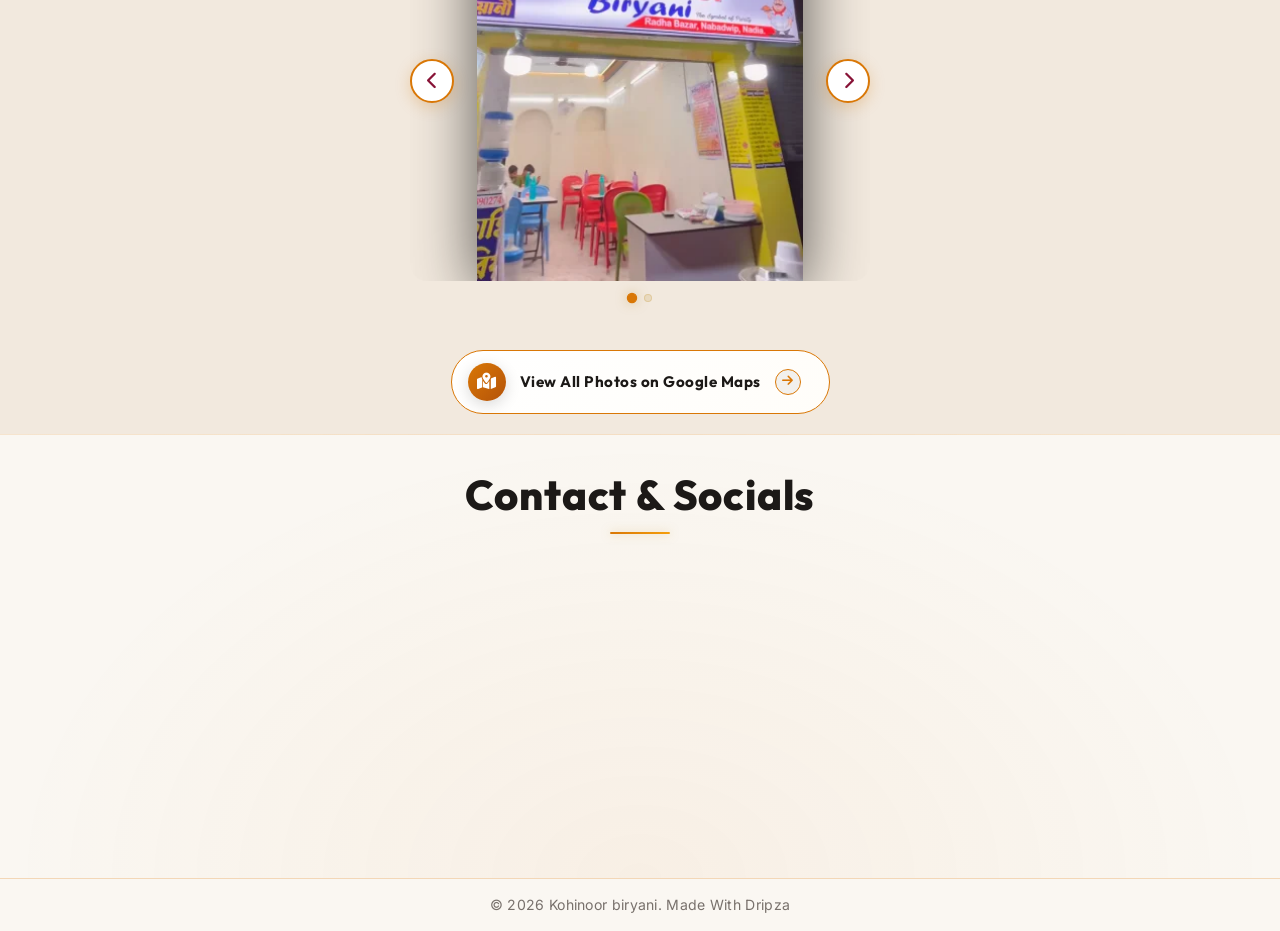
==== commit ecf3ca5f: "update" ====
--- a/index.html
+++ b/index.html
@@ -1,4 +1,4 @@
-<!DOCTYPE html>
+﻿<!DOCTYPE html>
 <html lang="bn">
 <head>
     <meta charset="UTF-8">
@@ -25,12 +25,12 @@
             <img src="assets/kohinoor_biryani_logo.webp" alt="Kohinoor biryani Logo" class="logo-brand-img">
             <div class="logo-text-wrapper">
                 <span class="animated-football-header" title="Mahalaya Special">
-                    <img src="assets/mahalaya_web_run_icon.webp" alt="Mahalaya Run Icon" style="object-fit: contain; filter: drop-shadow(0 0 5px rgba(255, 215, 0, 0.6));">
+                    <img src="assets/durga_puja_web_run_icon.webp" alt="Mahalaya Run Icon" style="object-fit: contain; filter: drop-shadow(0 0 5px rgba(255, 215, 0, 0.6));">
                 </span>
                 <span class="logo-text">Kohinoor biryani</span>
             </div>
         </div>
-        <span class="rath-yatra-header-text">শুভ মহালয়া!</span>
+        <span class="rath-yatra-header-text">শুভ শারদীয়া দুর্গাপূজা</span>
         <ul class="nav-links">
             <li><a href="#home">Home</a></li>
             <li><a href="#menu">Menu</a></li>
@@ -42,7 +42,7 @@
             <button class="fifa-btn" id="open-promo-modal-direct-btn" title="Show Mahalaya Special Poster">
                 <div class="fifa-container">
                     <div class="fifa-magic-ring"></div>
-                    <img src="assets/mahalaya_web_icon.webp" alt="Mahalaya Special" class="fifa-svg" style="object-fit: contain;">
+                    <img src="assets/durga_puja_web_icon.webp" alt="Mahalaya Special" class="fifa-svg" style="object-fit: contain;">
                 </div>
             </button>
             
@@ -55,7 +55,7 @@
     <!-- Hero Section -->
     <section id="home" class="hero">
         <div class="hero-bg banner-box">
-            <img src="assets/festival_special_banner_1.webp" alt="Mahalaya Festival Banner" class="active">
+            <img src="assets/modern_durga_puja_greeting_banner.webp" alt="Durga Puja Festival Banner" class="active">
             <img src="assets/hero_banner_1.webp" alt="Kohinoor biryani Banner 1">
             <img src="assets/hero_banner_2.webp" alt="Kohinoor biryani Banner 2">
             <div class="overlay"></div>
